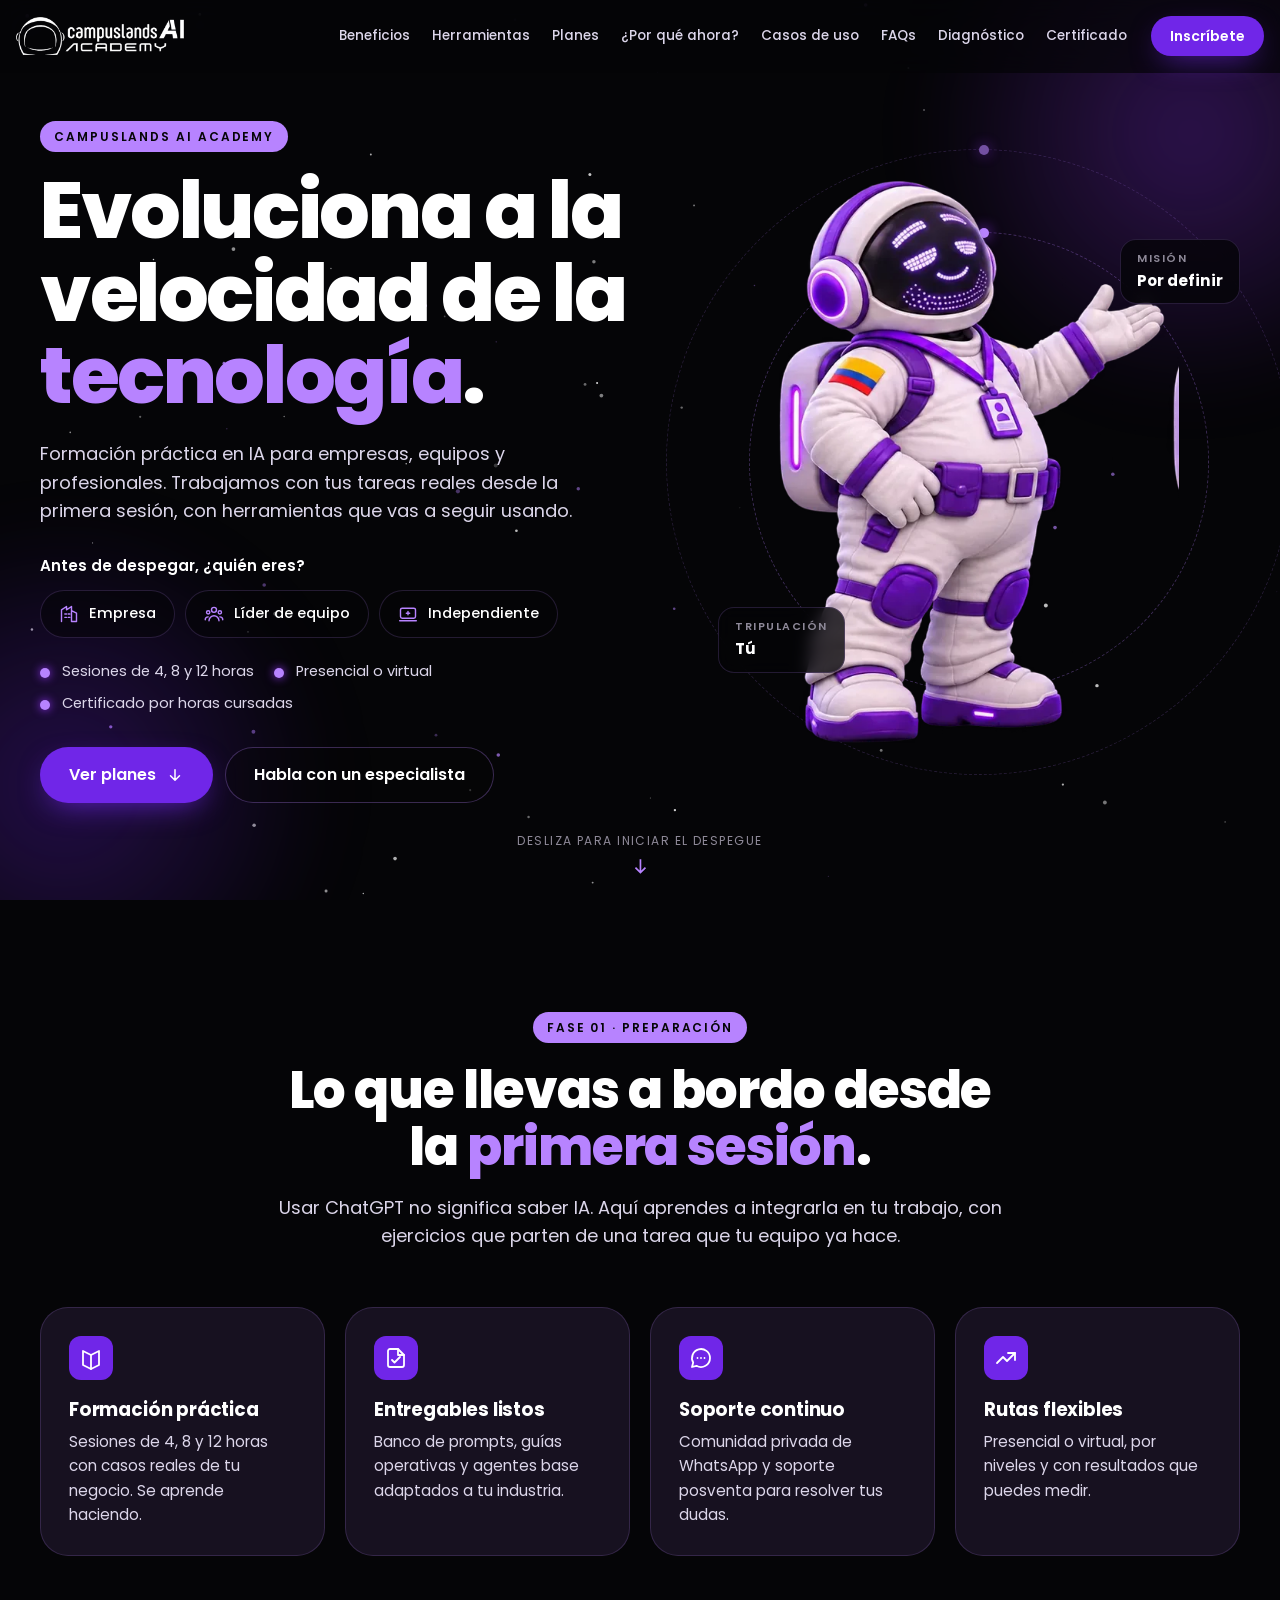
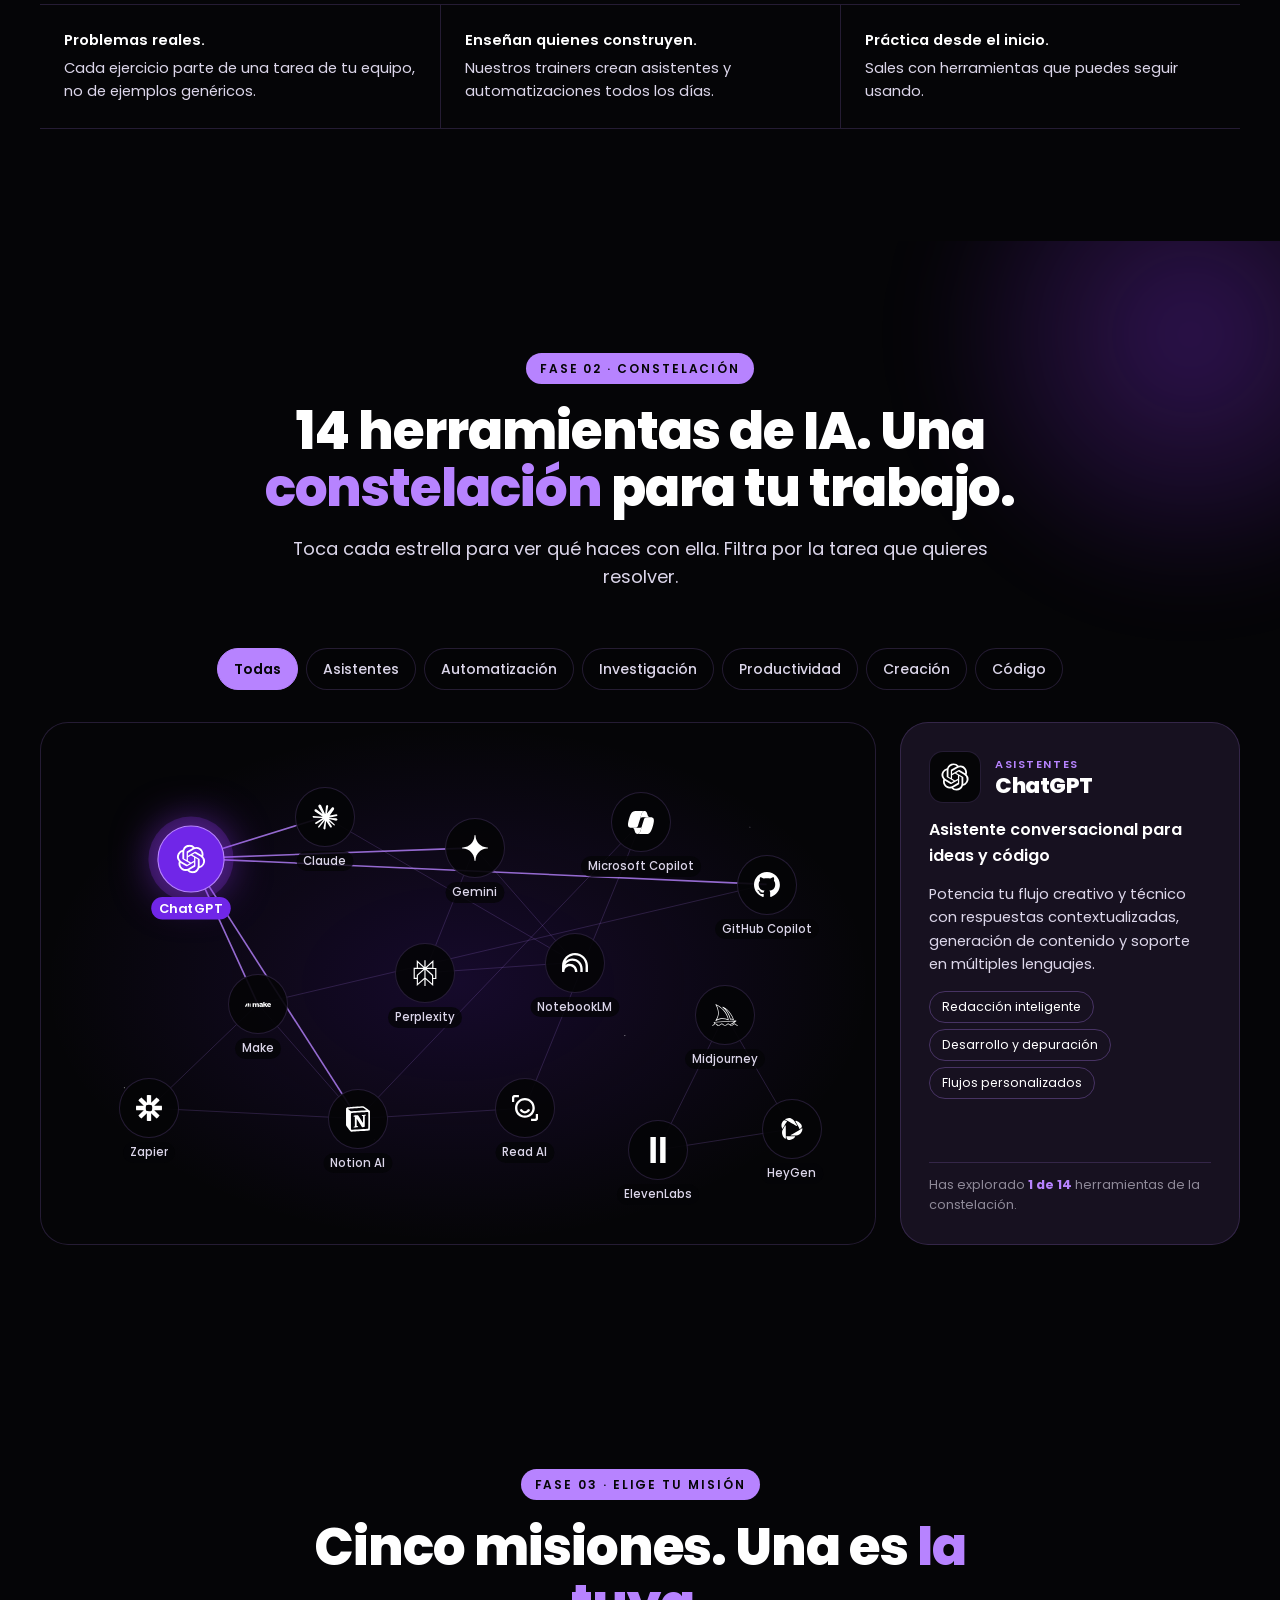
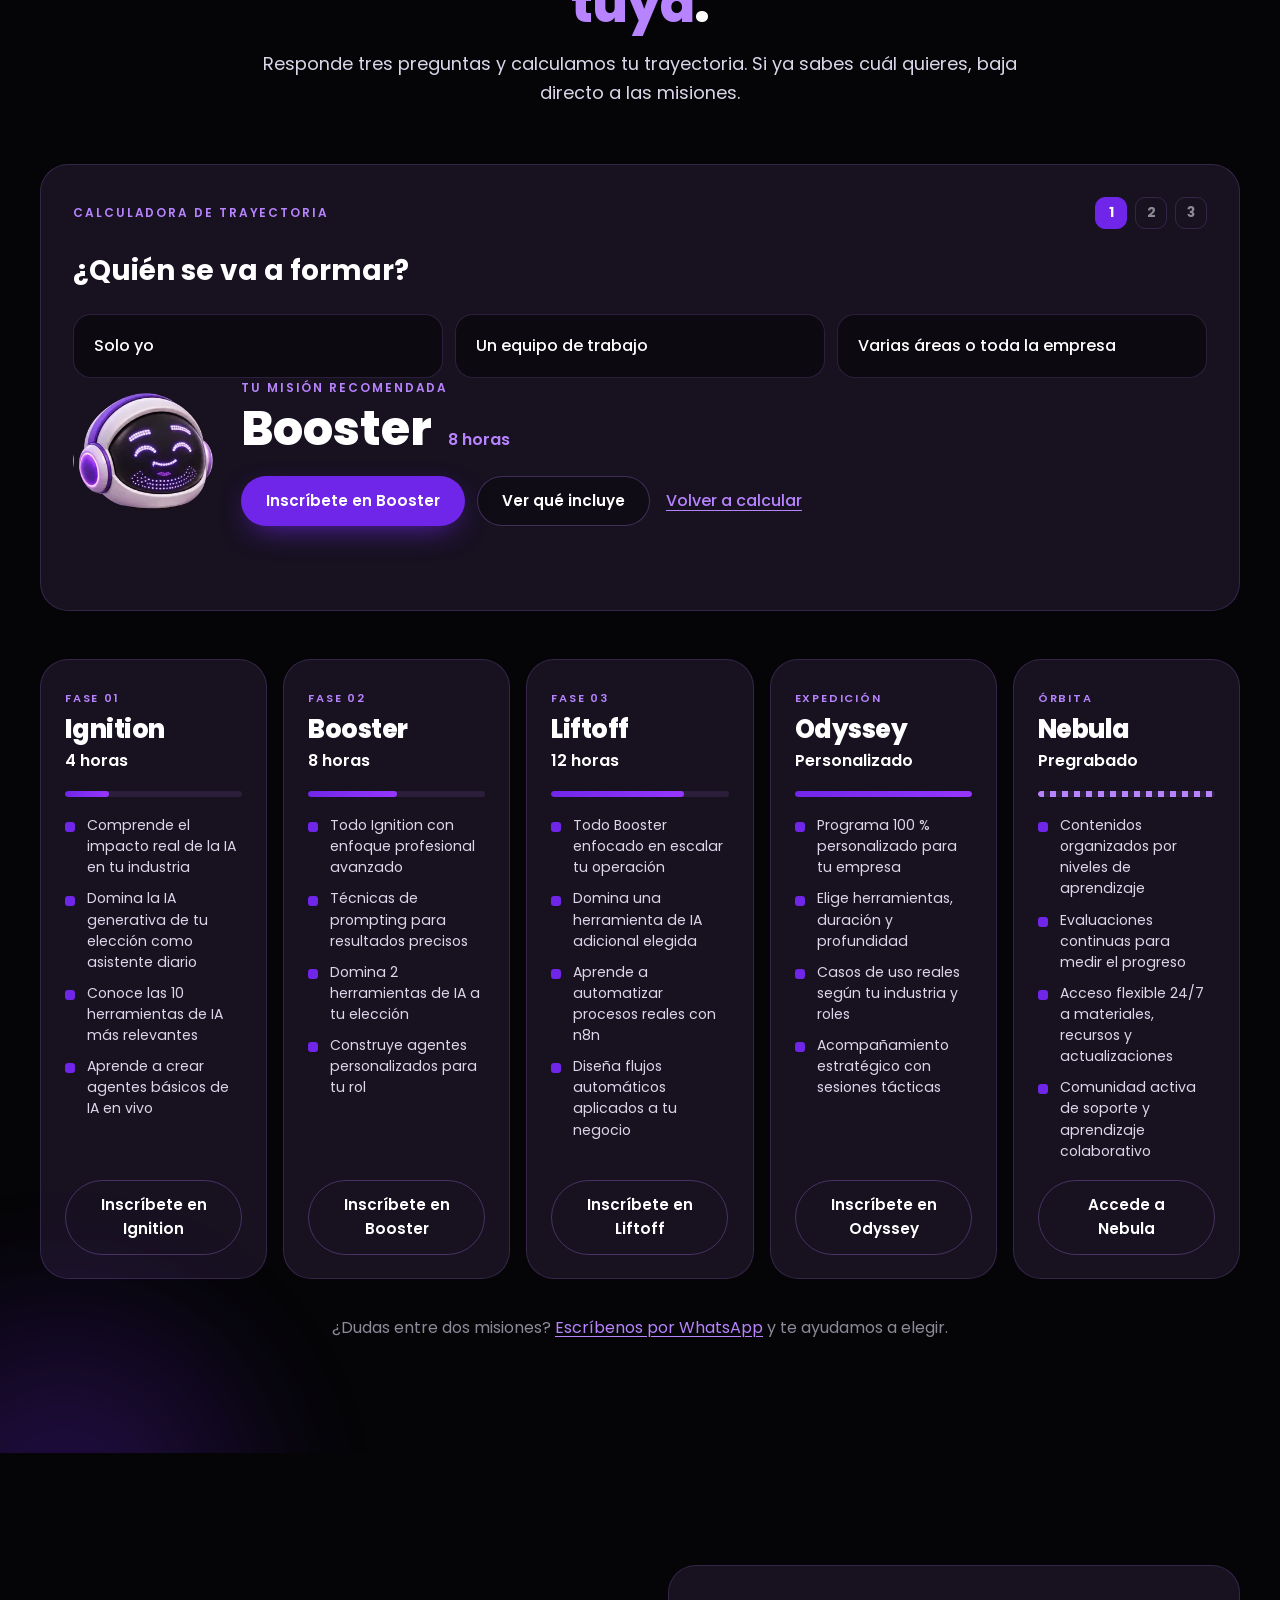
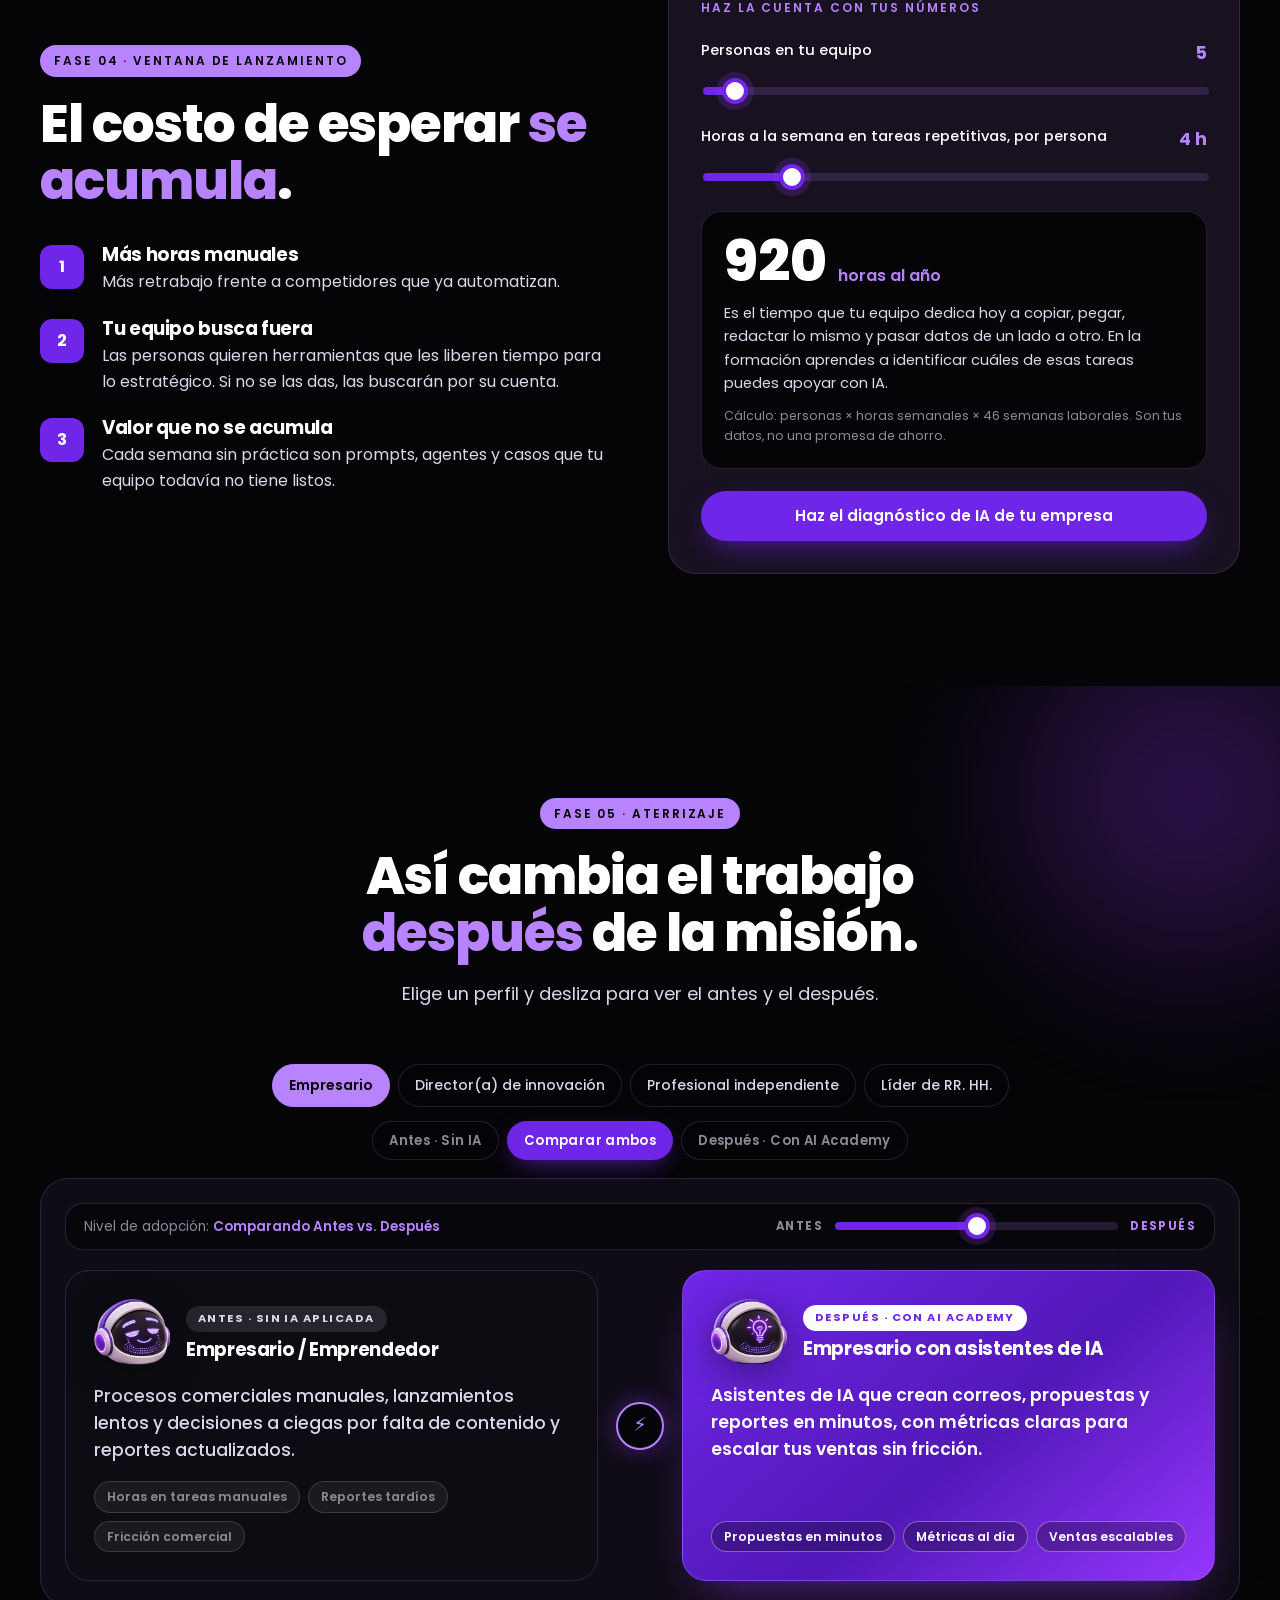
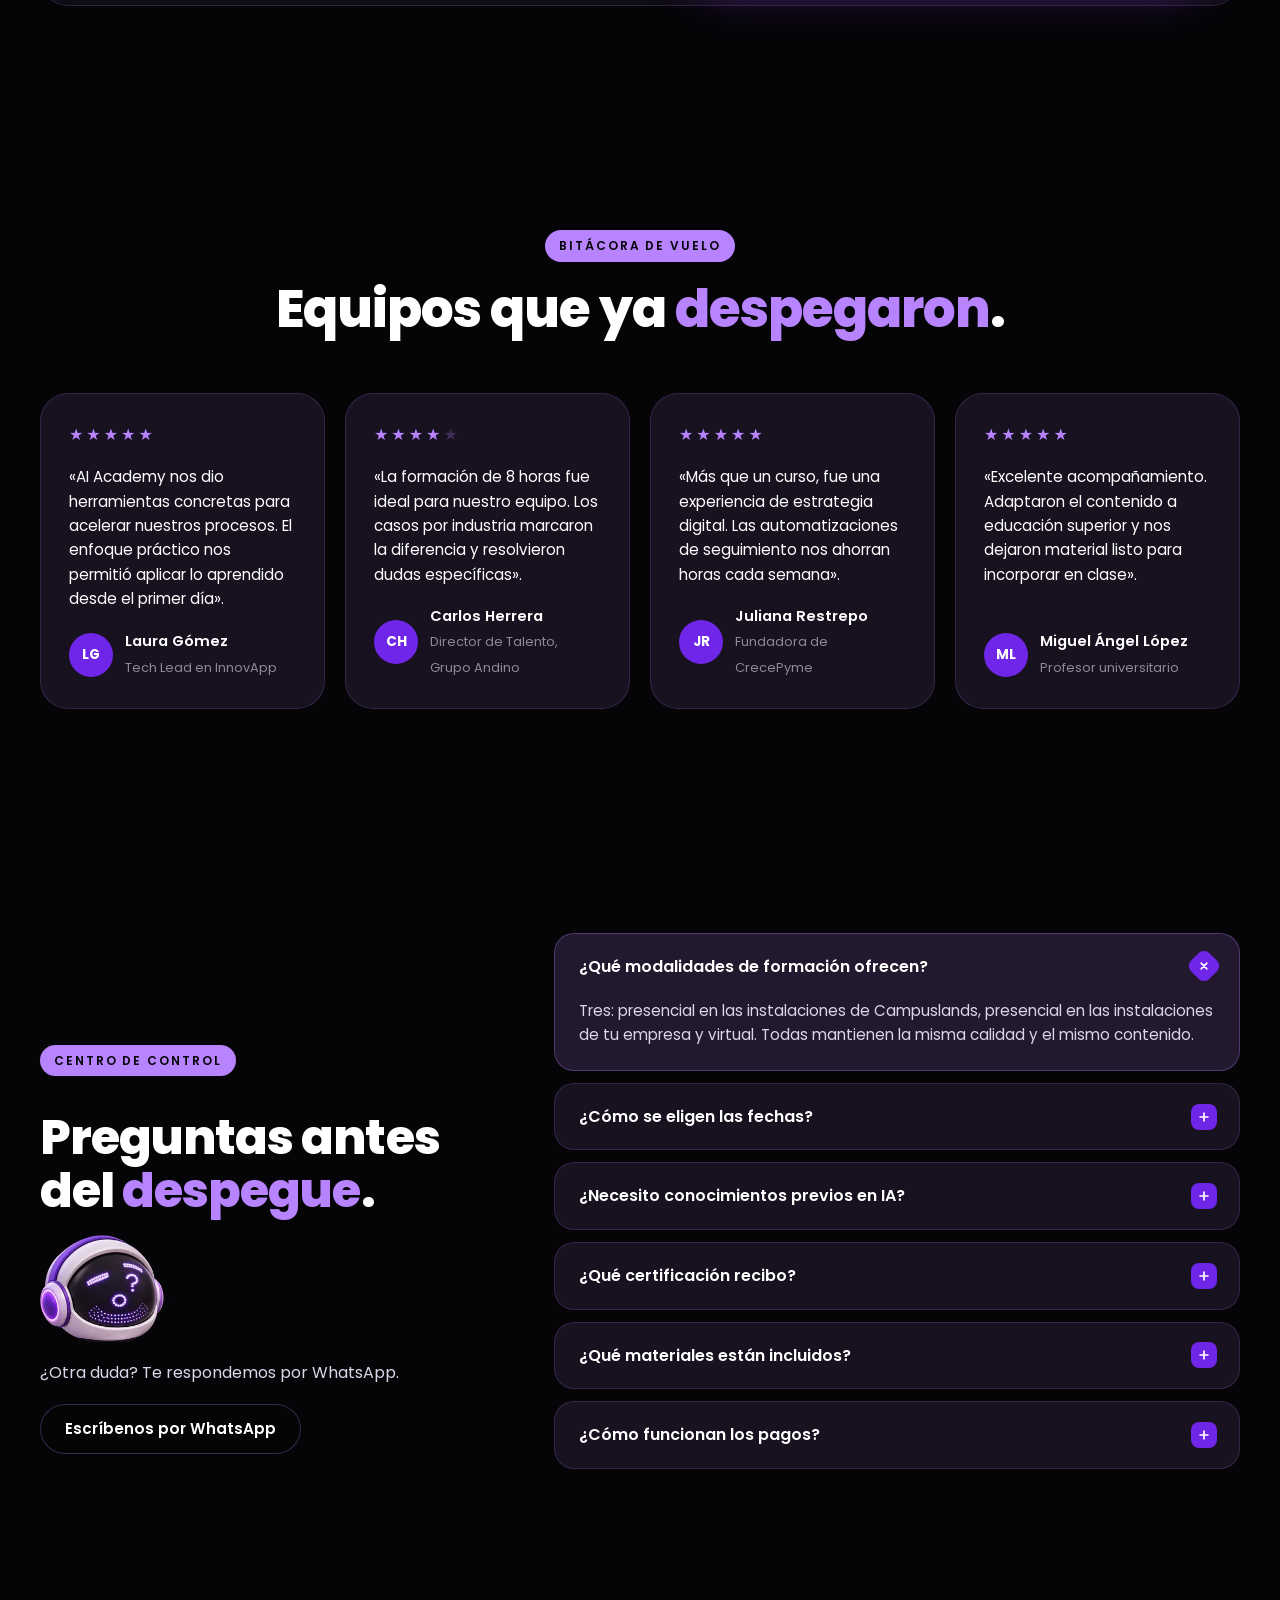
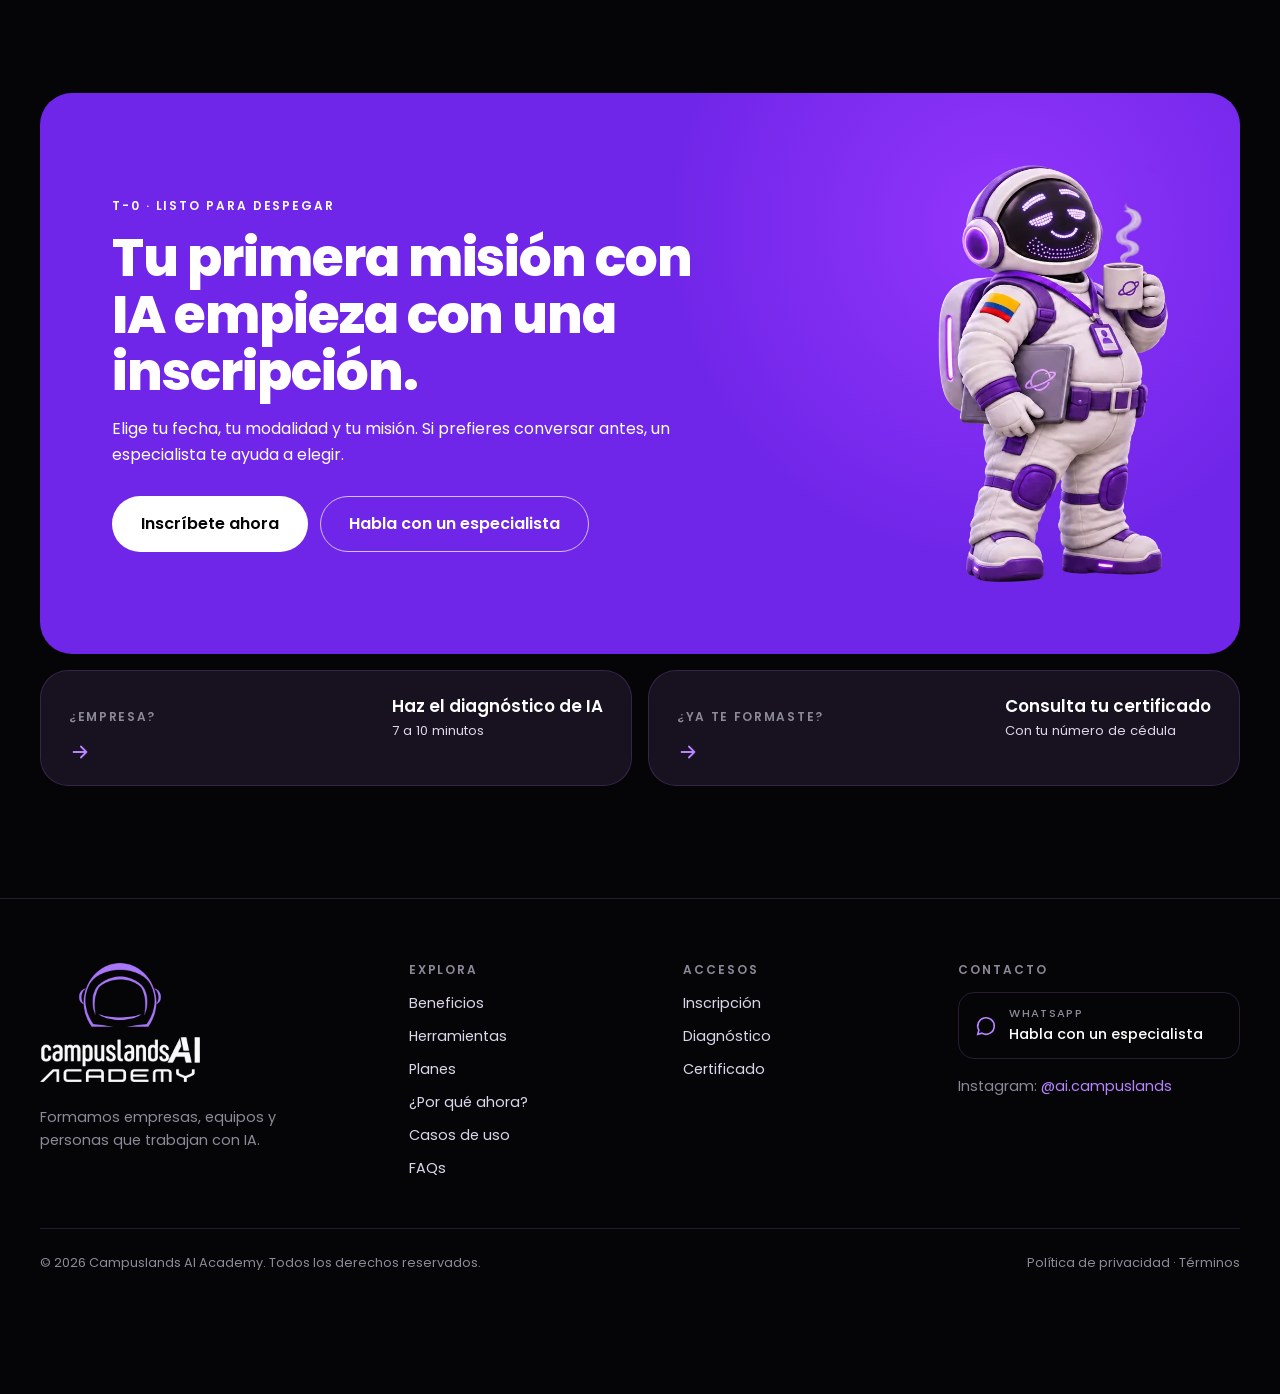
==== index.html @ b5f13d8e "Feat: Adding new features to the IA_Academy website" ====
<!doctype html>
<html lang="es">
<head>
  <meta charset="utf-8" />
  <meta name="viewport" content="width=device-width, initial-scale=1" />
  <title>Campuslands AI Academy · Formación práctica en IA para empresas, equipos y profesionales</title>
  <meta name="description" content="Campuslands AI Academy forma a empresas, equipos y profesionales en IA aplicada. Elige tu misión: Ignition (4 h), Booster (8 h), Liftoff (12 h), Odyssey (personalizado) o Nebula (pregrabado)." />
  <meta name="theme-color" content="#050507" />
  <meta property="og:title" content="Campuslands AI Academy · Evoluciona a la velocidad de la tecnología" />
  <meta property="og:description" content="Formación práctica en IA con tus tareas reales desde la primera sesión." />
  <meta property="og:image" content="assets/img/logo-vertical.webp" />
  <link rel="icon" type="image/webp" href="assets/img/casco-white.webp" />
  <link rel="preconnect" href="https://fonts.googleapis.com" />
  <link rel="preconnect" href="https://fonts.gstatic.com" crossorigin />
  <link rel="stylesheet" href="https://fonts.googleapis.com/css2?family=Poppins:wght@400;500;600;700;800&display=swap" />
  <link rel="preload" as="image" href="assets/img/max-presentando.webp" fetchpriority="high" />
  <link rel="stylesheet" href="css/styles.css" />
</head>
<body>
  <a class="skip-link" href="#contenido">Saltar al contenido</a>

  <!-- ===================== HEADER ===================== -->
  <header class="site-header" id="top">
    <div class="header-inner">
      <a class="brand" href="#inicio" aria-label="Campuslands AI Academy, volver al inicio">
        <img src="assets/img/logo-horizontal-white.webp" width="560" height="126" alt="Campuslands AI Academy" />
      </a>
      <nav class="main-nav" id="main-nav" aria-label="Principal">
        <ul>
          <li><a href="#beneficios">Beneficios</a></li>
          <li><a href="#herramientas">Herramientas</a></li>
          <li><a href="#planes">Planes</a></li>
          <li><a href="#por-que-ahora">¿Por qué ahora?</a></li>
          <li><a href="#casos-uso">Casos de uso</a></li>
          <li><a href="#faqs">FAQs</a></li>
          <li><a href="https://campuslands.aiacademy.com.co/diagnostico">Diagnóstico</a></li>
          <li><a href="https://campuslands.aiacademy.com.co/certificado">Certificado</a></li>
        </ul>
        <a class="btn btn-primary btn-sm nav-cta" href="https://campuslands.aiacademy.com.co/inscripcion">Inscríbete</a>
      </nav>
      <button class="menu-toggle" type="button" aria-expanded="false" aria-controls="main-nav">
        <span class="sr-only">Abrir menú</span>
        <span class="bar"></span><span class="bar"></span>
      </button>
    </div>
    <!-- Indicador de progreso del viaje (móvil) -->
    <div class="trip-bar" aria-hidden="true">
      <div class="trip-bar-fill"></div>
      <span class="trip-bar-label">T-0 · Cabina</span>
    </div>
  </header>

  <!-- ===================== RIEL DE LA MISIÓN (escritorio) ===================== -->
  <nav class="mission-rail" aria-label="Progreso de la misión">
    <div class="rail-track" aria-hidden="true"><div class="rail-fill"></div><img class="rail-ship" src="assets/img/casco-white.webp" alt="" width="32" height="26" /></div>
    <ol>
      <li><a href="#inicio" data-stage="inicio"><span class="rail-dot"></span><span class="rail-label">T-0 · Cabina</span></a></li>
      <li><a href="#beneficios" data-stage="beneficios"><span class="rail-dot"></span><span class="rail-label">01 · Preparación</span></a></li>
      <li><a href="#herramientas" data-stage="herramientas"><span class="rail-dot"></span><span class="rail-label">02 · Constelación</span></a></li>
      <li><a href="#planes" data-stage="planes"><span class="rail-dot"></span><span class="rail-label">03 · Misiones</span></a></li>
      <li><a href="#por-que-ahora" data-stage="por-que-ahora"><span class="rail-dot"></span><span class="rail-label">04 · Ventana</span></a></li>
      <li><a href="#casos-uso" data-stage="casos-uso"><span class="rail-dot"></span><span class="rail-label">05 · Aterrizaje</span></a></li>
      <li><a href="#resenas" data-stage="resenas"><span class="rail-dot"></span><span class="rail-label">06 · Bitácora</span></a></li>
      <li><a href="#faqs" data-stage="faqs"><span class="rail-dot"></span><span class="rail-label">07 · Control</span></a></li>
      <li><a href="#despegue" data-stage="despegue"><span class="rail-dot"></span><span class="rail-label">08 · Despegue</span></a></li>
    </ol>
  </nav>

  <main id="contenido">
    <!-- ===================== HERO ===================== -->
    <section class="hero" id="inicio" data-stage-name="T-0 · Cabina" aria-labelledby="hero-title">
      <canvas class="starfield" aria-hidden="true"></canvas>
      <div class="halo halo-tr" aria-hidden="true"></div>
      <div class="halo halo-bl" aria-hidden="true"></div>

      <div class="container hero-grid">
        <div class="hero-copy">
          <p class="pill">Campuslands AI Academy</p>
          <h1 id="hero-title" class="display">Evoluciona a la velocidad de la <span class="hl">tecnología</span>.</h1>
          <p class="lead hero-lead" data-hero-lead>Formación práctica en IA para empresas, equipos y profesionales. Trabajamos con tus tareas reales desde la primera sesión, con herramientas que vas a seguir usando.</p>

          <fieldset class="persona-picker">
            <legend>Antes de despegar, ¿quién eres?</legend>
            <div class="persona-options" role="radiogroup">
              <button type="button" class="persona" role="radio" aria-checked="false" data-persona="empresa">
                <svg viewBox="0 0 24 24" aria-hidden="true"><path d="M3 21V7l6-4v4l6-4v18M15 21h6V11l-6-3M7 12h2M7 16h2M11 12h2M11 16h2"/></svg>
                Empresa
              </button>
              <button type="button" class="persona" role="radio" aria-checked="false" data-persona="lider">
                <svg viewBox="0 0 24 24" aria-hidden="true"><circle cx="12" cy="7" r="3"/><circle cx="5" cy="10" r="2"/><circle cx="19" cy="10" r="2"/><path d="M6 20c0-3.3 2.7-6 6-6s6 2.7 6 6M1.5 19c0-2 1.6-3.6 3.5-3.6M22.5 19c0-2-1.6-3.6-3.5-3.6"/></svg>
                Líder de equipo
              </button>
              <button type="button" class="persona" role="radio" aria-checked="false" data-persona="independiente">
                <svg viewBox="0 0 24 24" aria-hidden="true"><rect x="3" y="5" width="18" height="12" rx="2"/><path d="M2 20h20M12 9v4M10 11h4"/></svg>
                Independiente
              </button>
            </div>
          </fieldset>

          <ul class="hero-points" data-hero-points aria-live="polite">
            <li>Sesiones de 4, 8 y 12 horas</li>
            <li>Presencial o virtual</li>
            <li>Certificado por horas cursadas</li>
          </ul>

          <div class="hero-ctas">
            <a class="btn btn-primary btn-lg" href="#planes" data-hero-cta>Ver planes <svg viewBox="0 0 24 24" aria-hidden="true"><path d="M12 5v14M6 13l6 6 6-6"/></svg></a>
            <a class="btn btn-ghost btn-lg" href="https://wa.me/573052105674?text=Hola%2C%20quiero%20informaci%C3%B3n%20del%20curso%20de%20IA%20de%20Campuslands%20AI%20Academy" target="_blank" rel="noopener">Habla con un especialista</a>
          </div>
        </div>

        <div class="hero-visual" aria-hidden="true">
          <div class="orbit orbit-1"><span></span></div>
          <div class="orbit orbit-2"><span></span></div>
          <div class="max-float" data-parallax="0.6">
            <img class="max max-active" data-max="default" src="assets/img/max-presentando.webp" width="520" height="731" alt="" fetchpriority="high" />
            <img class="max" data-max="empresa" src="assets/img/max-explicando.webp" width="436" height="763" alt="" loading="lazy" />
            <img class="max" data-max="lider" src="assets/img/max-aprobando.webp" width="395" height="763" alt="" loading="lazy" />
            <img class="max" data-max="independiente" src="assets/img/max-trabajando.webp" width="484" height="713" alt="" loading="lazy" />
          </div>
          <div class="hud-pair">
            <div class="hud hud-1" data-parallax="1.2"><span class="hud-k">Misión</span><span class="hud-v" data-hud-mission>Por definir</span></div>
            <div class="hud hud-2" data-parallax="-0.9"><span class="hud-k">Tripulación</span><span class="hud-v" data-hud-crew>Tú</span></div>
          </div>
        </div>
      </div>

      <a class="scroll-cue" href="#beneficios">
        <span>Desliza para iniciar el despegue</span>
        <svg viewBox="0 0 24 24" aria-hidden="true"><path d="M12 4v16M6 14l6 6 6-6"/></svg>
      </a>
    </section>

    <!-- ===================== BENEFICIOS ===================== -->
    <section class="section" id="beneficios" data-stage-name="01 · Preparación" aria-labelledby="beneficios-title">
      <div class="container">
        <header class="section-head reveal">
          <p class="pill">Fase 01 · Preparación</p>
          <h2 id="beneficios-title">Lo que llevas a bordo desde la <span class="hl">primera sesión</span>.</h2>
          <p class="lead">Usar ChatGPT no significa saber IA. Aquí aprendes a integrarla en tu trabajo, con ejercicios que parten de una tarea que tu equipo ya hace.</p>
        </header>

        <div class="benefits">
          <article class="card benefit reveal">
            <span class="icon-box" aria-hidden="true"><svg viewBox="0 0 24 24"><path d="M4 19V5l8 4 8-4v14l-8 4-8-4z"/><path d="M12 9v14"/></svg></span>
            <h3>Formación práctica</h3>
            <p>Sesiones de 4, 8 y 12 horas con casos reales de tu negocio. Se aprende haciendo.</p>
          </article>
          <article class="card benefit reveal">
            <span class="icon-box" aria-hidden="true"><svg viewBox="0 0 24 24"><path d="M14 3H6a2 2 0 0 0-2 2v14a2 2 0 0 0 2 2h12a2 2 0 0 0 2-2V9z"/><path d="M14 3v6h6M8 14l2.5 2.5L16 11"/></svg></span>
            <h3>Entregables listos</h3>
            <p>Banco de prompts, guías operativas y agentes base adaptados a tu industria.</p>
          </article>
          <article class="card benefit reveal">
            <span class="icon-box" aria-hidden="true"><svg viewBox="0 0 24 24"><path d="M21 12a9 9 0 0 1-13.5 7.8L3 21l1.2-4.5A9 9 0 1 1 21 12z"/><path d="M8.5 12h.01M12 12h.01M15.5 12h.01"/></svg></span>
            <h3>Soporte continuo</h3>
            <p>Comunidad privada de WhatsApp y soporte posventa para resolver tus dudas.</p>
          </article>
          <article class="card benefit reveal">
            <span class="icon-box" aria-hidden="true"><svg viewBox="0 0 24 24"><path d="M3 17l6-6 4 4 8-8"/><path d="M14 7h7v7"/></svg></span>
            <h3>Rutas flexibles</h3>
            <p>Presencial o virtual, por niveles y con resultados que puedes medir.</p>
          </article>
        </div>

        <ul class="proof-strip reveal" aria-label="Cómo enseñamos">
          <li><strong>Problemas reales.</strong> Cada ejercicio parte de una tarea de tu equipo, no de ejemplos genéricos.</li>
          <li><strong>Enseñan quienes construyen.</strong> Nuestros trainers crean asistentes y automatizaciones todos los días.</li>
          <li><strong>Práctica desde el inicio.</strong> Sales con herramientas que puedes seguir usando.</li>
        </ul>
      </div>
    </section>

    <!-- ===================== HERRAMIENTAS ===================== -->
    <section class="section section-tools" id="herramientas" data-stage-name="02 · Constelación" aria-labelledby="herramientas-title">
      <div class="halo halo-tr" aria-hidden="true"></div>
      <div class="container">
        <header class="section-head reveal">
          <p class="pill">Fase 02 · Constelación</p>
          <h2 id="herramientas-title">14 herramientas de IA. Una <span class="hl">constelación</span> para tu trabajo.</h2>
          <p class="lead">Toca cada estrella para ver qué haces con ella. Filtra por la tarea que quieres resolver.</p>
        </header>

        <div class="tool-filters reveal" role="toolbar" aria-label="Filtrar herramientas">
          <button type="button" class="chip is-active" data-filter="all" aria-pressed="true">Todas</button>
          <button type="button" class="chip" data-filter="asistentes" aria-pressed="false">Asistentes</button>
          <button type="button" class="chip" data-filter="automatizacion" aria-pressed="false">Automatización</button>
          <button type="button" class="chip" data-filter="investigacion" aria-pressed="false">Investigación</button>
          <button type="button" class="chip" data-filter="productividad" aria-pressed="false">Productividad</button>
          <button type="button" class="chip" data-filter="creacion" aria-pressed="false">Creación</button>
          <button type="button" class="chip" data-filter="codigo" aria-pressed="false">Código</button>
        </div>

        <div class="constellation-wrap reveal">
          <div class="constellation" data-constellation>
            <svg class="constellation-lines" aria-hidden="true" preserveAspectRatio="none"></svg>
            <!-- Las estrellas se generan con JS; abajo hay respaldo sin JS -->
          </div>
          <aside class="tool-panel" aria-live="polite" data-tool-panel>
            <div class="tool-panel-empty">
              <img src="assets/img/visor-idea.webp" width="240" height="206" alt="" loading="lazy" />
              <p><strong>Elige una estrella.</strong> Te contamos para qué sirve cada herramienta y qué haces con ella en la formación.</p>
            </div>
          </aside>
        </div>
        <noscript>
          <p class="noscript-tools">ChatGPT · Make · Gemini · Claude · Microsoft Copilot · GitHub Copilot · Midjourney · Notion AI · Zapier · Perplexity · NotebookLM · Read AI · ElevenLabs · HeyGen</p>
        </noscript>
      </div>
    </section>

    <!-- ===================== PLANES ===================== -->
    <section class="section section-plans" id="planes" data-stage-name="03 · Misiones" aria-labelledby="planes-title">
      <div class="halo halo-bl" aria-hidden="true"></div>
      <div class="container">
        <header class="section-head reveal">
          <p class="pill">Fase 03 · Elige tu misión</p>
          <h2 id="planes-title">Cinco misiones. Una es <span class="hl">la tuya</span>.</h2>
          <p class="lead">Responde tres preguntas y calculamos tu trayectoria. Si ya sabes cuál quieres, baja directo a las misiones.</p>
        </header>

        <!-- Recomendador -->
        <div class="recommender card reveal" data-recommender>
          <div class="rec-top">
            <p class="rec-kicker">Calculadora de trayectoria</p>
            <ol class="rec-steps" aria-label="Progreso del cuestionario">
              <li class="is-current"><span class="sr-only">Pregunta </span>1</li>
              <li>2</li>
              <li>3</li>
            </ol>
          </div>

          <form class="rec-form" novalidate>
            <fieldset class="rec-q is-active" data-q="1">
              <legend>¿Quién se va a formar?</legend>
              <div class="rec-options">
                <label class="opt"><input type="radio" name="q1" value="solo" /><span>Solo yo</span></label>
                <label class="opt"><input type="radio" name="q1" value="equipo" /><span>Un equipo de trabajo</span></label>
                <label class="opt"><input type="radio" name="q1" value="empresa" /><span>Varias áreas o toda la empresa</span></label>
              </div>
            </fieldset>
            <fieldset class="rec-q" data-q="2">
              <legend>¿Cuánto tiempo pueden dedicarle?</legend>
              <div class="rec-options">
                <label class="opt"><input type="radio" name="q2" value="4" /><span>Medio día · 4 h</span></label>
                <label class="opt"><input type="radio" name="q2" value="8" /><span>Un día · 8 h</span></label>
                <label class="opt"><input type="radio" name="q2" value="12" /><span>Día y medio · 12 h</span></label>
                <label class="opt"><input type="radio" name="q2" value="ritmo" /><span>A mi ritmo, cuando pueda</span></label>
              </div>
            </fieldset>
            <fieldset class="rec-q" data-q="3">
              <legend>¿Qué quieres lograr primero?</legend>
              <div class="rec-options">
                <label class="opt"><input type="radio" name="q3" value="entender" /><span>Entender la IA y usarla a diario</span></label>
                <label class="opt"><input type="radio" name="q3" value="agentes" /><span>Crear agentes para mi rol</span></label>
                <label class="opt"><input type="radio" name="q3" value="automatizar" /><span>Automatizar procesos reales</span></label>
                <label class="opt"><input type="radio" name="q3" value="medida" /><span>Un programa a la medida de mi empresa</span></label>
              </div>
            </fieldset>
          </form>

          <div class="rec-result" data-rec-result hidden tabindex="-1">
            <img class="rec-max" src="assets/img/visor-motivado.webp" width="240" height="201" alt="" loading="lazy" />
            <div>
              <p class="rec-kicker">Tu misión recomendada</p>
              <p class="rec-name"><span data-rec-name>Booster</span> <span class="rec-dur" data-rec-dur>8 horas</span></p>
              <p class="rec-why" data-rec-why></p>
              <div class="rec-actions">
                <a class="btn btn-primary" data-rec-cta href="https://campuslands.aiacademy.com.co/inscripcion">Inscríbete en Booster</a>
                <button type="button" class="btn btn-ghost" data-rec-see>Ver qué incluye</button>
                <button type="button" class="btn-link" data-rec-reset>Volver a calcular</button>
              </div>
            </div>
          </div>
          <div class="rec-nav">
            <button type="button" class="btn-link" data-rec-back hidden>← Anterior</button>
          </div>
        </div>

        <!-- Misiones -->
        <div class="missions" data-missions>
          <article class="mission reveal" id="mision-ignition" data-plan="ignition" style="--alt:25%">
            <div class="mission-head">
              <span class="mission-stage">Fase 01</span>
              <h3>Ignition</h3>
              <p class="mission-dur"><strong>4 horas</strong></p>
            </div>
            <div class="altimeter" aria-hidden="true"><span></span></div>
            <ul class="mission-list">
              <li>Comprende el impacto real de la IA en tu industria</li>
              <li>Domina la IA generativa de tu elección como asistente diario</li>
              <li>Conoce las 10 herramientas de IA más relevantes</li>
              <li>Aprende a crear agentes básicos de IA en vivo</li>
            </ul>
            <a class="btn btn-outline" href="https://campuslands.aiacademy.com.co/inscripcion">Inscríbete en Ignition</a>
          </article>

          <article class="mission reveal" id="mision-booster" data-plan="booster" style="--alt:50%">
            <div class="mission-head">
              <span class="mission-stage">Fase 02</span>
              <h3>Booster</h3>
              <p class="mission-dur"><strong>8 horas</strong></p>
            </div>
            <div class="altimeter" aria-hidden="true"><span></span></div>
            <ul class="mission-list">
              <li>Todo Ignition con enfoque profesional avanzado</li>
              <li>Técnicas de prompting para resultados precisos</li>
              <li>Domina 2 herramientas de IA a tu elección</li>
              <li>Construye agentes personalizados para tu rol</li>
            </ul>
            <a class="btn btn-outline" href="https://campuslands.aiacademy.com.co/inscripcion">Inscríbete en Booster</a>
          </article>

          <article class="mission reveal" id="mision-liftoff" data-plan="liftoff" style="--alt:75%">
            <div class="mission-head">
              <span class="mission-stage">Fase 03</span>
              <h3>Liftoff</h3>
              <p class="mission-dur"><strong>12 horas</strong></p>
            </div>
            <div class="altimeter" aria-hidden="true"><span></span></div>
            <ul class="mission-list">
              <li>Todo Booster enfocado en escalar tu operación</li>
              <li>Domina una herramienta de IA adicional elegida</li>
              <li>Aprende a automatizar procesos reales con n8n</li>
              <li>Diseña flujos automáticos aplicados a tu negocio</li>
            </ul>
            <a class="btn btn-outline" href="https://campuslands.aiacademy.com.co/inscripcion">Inscríbete en Liftoff</a>
          </article>

          <article class="mission reveal" id="mision-odyssey" data-plan="odyssey" style="--alt:100%">
            <div class="mission-head">
              <span class="mission-stage">Expedición</span>
              <h3>Odyssey</h3>
              <p class="mission-dur"><strong>Personalizado</strong></p>
            </div>
            <div class="altimeter" aria-hidden="true"><span></span></div>
            <ul class="mission-list">
              <li>Programa 100 % personalizado para tu empresa</li>
              <li>Elige herramientas, duración y profundidad</li>
              <li>Casos de uso reales según tu industria y roles</li>
              <li>Acompañamiento estratégico con sesiones tácticas</li>
            </ul>
            <a class="btn btn-outline" href="https://campuslands.aiacademy.com.co/inscripcion">Inscríbete en Odyssey</a>
          </article>

          <article class="mission mission-orbit reveal" id="mision-nebula" data-plan="nebula" style="--alt:100%">
            <div class="mission-head">
              <span class="mission-stage">Órbita</span>
              <h3>Nebula</h3>
              <p class="mission-dur"><strong>Pregrabado</strong></p>
            </div>
            <div class="altimeter" aria-hidden="true"><span></span></div>
            <ul class="mission-list">
              <li>Contenidos organizados por niveles de aprendizaje</li>
              <li>Evaluaciones continuas para medir el progreso</li>
              <li>Acceso flexible 24/7 a materiales, recursos y actualizaciones</li>
              <li>Comunidad activa de soporte y aprendizaje colaborativo</li>
            </ul>
            <a class="btn btn-outline" href="https://campuslands.aiacademy.com.co/inscripcion">Accede a Nebula</a>
          </article>
        </div>
        <p class="plans-note reveal">¿Dudas entre dos misiones? <a href="https://wa.me/573052105674?text=Hola%2C%20quiero%20ayuda%20para%20elegir%20mi%20misi%C3%B3n%20en%20Campuslands%20AI%20Academy" target="_blank" rel="noopener">Escríbenos por WhatsApp</a> y te ayudamos a elegir.</p>
      </div>
    </section>

    <!-- ===================== POR QUÉ AHORA ===================== -->
    <section class="section section-now" id="por-que-ahora" data-stage-name="04 · Ventana" aria-labelledby="ahora-title">
      <div class="container now-grid">
        <div class="now-copy">
          <header class="section-head section-head-left reveal">
            <p class="pill">Fase 04 · Ventana de lanzamiento</p>
            <h2 id="ahora-title">El costo de esperar <span class="hl">se acumula</span>.</h2>
          </header>
          <ol class="now-list">
            <li class="reveal"><span class="step-num">1</span><div><h3>Más horas manuales</h3><p>Más retrabajo frente a competidores que ya automatizan.</p></div></li>
            <li class="reveal"><span class="step-num">2</span><div><h3>Tu equipo busca fuera</h3><p>Las personas quieren herramientas que les liberen tiempo para lo estratégico. Si no se las das, las buscarán por su cuenta.</p></div></li>
            <li class="reveal"><span class="step-num">3</span><div><h3>Valor que no se acumula</h3><p>Cada semana sin práctica son prompts, agentes y casos que tu equipo todavía no tiene listos.</p></div></li>
          </ol>
        </div>

        <div class="calc card reveal" data-calc>
          <p class="rec-kicker">Haz la cuenta con tus números</p>
          <div class="calc-field">
            <label for="calc-people">Personas en tu equipo <output for="calc-people" data-out-people>5</output></label>
            <input type="range" id="calc-people" min="1" max="100" value="5" />
          </div>
          <div class="calc-field">
            <label for="calc-hours">Horas a la semana en tareas repetitivas, por persona <output for="calc-hours" data-out-hours>4</output></label>
            <input type="range" id="calc-hours" min="1" max="20" value="4" />
          </div>
          <div class="calc-result">
            <p class="calc-num"><span data-calc-total>920</span> <small>horas al año</small></p>
            <p class="calc-note">Es el tiempo que tu equipo dedica hoy a copiar, pegar, redactar lo mismo y pasar datos de un lado a otro. En la formación aprendes a identificar cuáles de esas tareas puedes apoyar con IA.</p>
            <p class="calc-src">Cálculo: personas × horas semanales × 46 semanas laborales. Son tus datos, no una promesa de ahorro.</p>
          </div>
          <a class="btn btn-primary" href="https://campuslands.aiacademy.com.co/diagnostico">Haz el diagnóstico de IA de tu empresa</a>
        </div>
      </div>
    </section>

    <!-- ===================== CASOS DE USO ===================== -->
    <section class="section section-cases" id="casos-uso" data-stage-name="05 · Aterrizaje" aria-labelledby="casos-title">
      <div class="halo halo-tr" aria-hidden="true"></div>
      <div class="container">
        <header class="section-head reveal">
          <p class="pill">Fase 05 · Aterrizaje</p>
          <h2 id="casos-title">Así cambia el trabajo <span class="hl">después</span> de la misión.</h2>
          <p class="lead">Elige un perfil y desliza para ver el antes y el después.</p>
        </header>

        <div class="case-tabs reveal" role="tablist" aria-label="Perfiles">
          <button type="button" role="tab" class="chip is-active" aria-selected="true" data-case="0" id="tab-case-0" aria-controls="case-panel">Empresario</button>
          <button type="button" role="tab" class="chip" aria-selected="false" data-case="1" id="tab-case-1" aria-controls="case-panel" tabindex="-1">Director(a) de innovación</button>
          <button type="button" role="tab" class="chip" aria-selected="false" data-case="2" id="tab-case-2" aria-controls="case-panel" tabindex="-1">Profesional independiente</button>
          <button type="button" role="tab" class="chip" aria-selected="false" data-case="3" id="tab-case-3" aria-controls="case-panel" tabindex="-1">Líder de RR. HH.</button>
        </div>

        <div class="compare-controls reveal" role="group" aria-label="Modo de visualización del caso">
          <button type="button" class="compare-QuickBtn" data-compare-mode="before">Antes · Sin IA</button>
          <button type="button" class="compare-QuickBtn is-active" data-compare-mode="split">Comparar ambos</button>
          <button type="button" class="compare-QuickBtn" data-compare-mode="after">Después · Con AI Academy</button>
        </div>

        <div class="compare-stage reveal" id="case-panel" role="tabpanel" aria-labelledby="tab-case-0" data-compare data-mode="split" style="--mix:50">
          <div class="compare-meter">
            <span class="compare-meter-label">Nivel de adopción: <strong data-compare-status>Comparando Antes vs. Después</strong></span>
            <div class="compare-slider-wrap">
              <span class="slider-end">Antes</span>
              <label class="sr-only" for="compare-range">Desliza entre el Antes y el Después</label>
              <input class="compare-range" id="compare-range" type="range" min="0" max="100" value="50" />
              <span class="slider-end slider-end-after">Después</span>
            </div>
          </div>

          <div class="compare-grid">
            <article class="compare-panel compare-panel-before" data-panel="before">
              <header class="compare-panel-head">
                <img src="assets/img/visor-cansado.webp" width="240" height="208" alt="" loading="lazy" />
                <div>
                  <span class="compare-tag">Antes · Sin IA aplicada</span>
                  <h3 class="compare-role" data-case-role-before>Empresario / Emprendedor</h3>
                </div>
              </header>
              <p class="compare-text" data-case-before>Procesos comerciales manuales, lanzamientos lentos y decisiones a ciegas por falta de contenido y reportes actualizados.</p>
              <ul class="compare-pills" data-case-pains>
                <li>Horas en tareas manuales</li>
                <li>Reportes tardíos</li>
                <li>Fricción comercial</li>
              </ul>
            </article>

            <div class="compare-bridge" aria-hidden="true">
              <button type="button" class="compare-swap-btn" data-compare-toggle title="Alternar entre Antes y Después">
                <span>⚡</span>
              </button>
            </div>

            <article class="compare-panel compare-panel-after" data-panel="after">
              <header class="compare-panel-head">
                <img src="assets/img/visor-idea.webp" width="240" height="206" alt="" loading="lazy" />
                <div>
                  <span class="compare-tag">Después · Con AI Academy</span>
                  <h3 class="compare-role" data-case-role-after>Empresario con asistentes de IA</h3>
                </div>
              </header>
              <p class="compare-text" data-case-after>Asistentes de IA que crean correos, propuestas y reportes en minutos, con métricas claras para escalar tus ventas sin fricción.</p>
              <ul class="compare-pills compare-pills-after" data-case-gains>
                <li>Propuestas en minutos</li>
                <li>Métricas al día</li>
                <li>Ventas escalables</li>
              </ul>
            </article>
          </div>
        </div>
      </div>
    </section>

    <!-- ===================== RESEÑAS ===================== -->
    <section class="section section-reviews" id="resenas" data-stage-name="06 · Bitácora" aria-labelledby="resenas-title">
      <div class="container">
        <header class="section-head reveal">
          <p class="pill">Bitácora de vuelo</p>
          <h2 id="resenas-title">Equipos que ya <span class="hl">despegaron</span>.</h2>
        </header>
        <div class="reviews" tabindex="0" aria-label="Testimonios, desplázate horizontalmente">
          <figure class="card review reveal">
            <div class="stars" aria-label="5 de 5 estrellas">★★★★★</div>
            <blockquote>«AI Academy nos dio herramientas concretas para acelerar nuestros procesos. El enfoque práctico nos permitió aplicar lo aprendido desde el primer día».</blockquote>
            <figcaption><span class="avatar" aria-hidden="true">LG</span><span><strong>Laura Gómez</strong><small>Tech Lead en InnovApp</small></span></figcaption>
          </figure>
          <figure class="card review reveal">
            <div class="stars" aria-label="4 de 5 estrellas">★★★★<span class="star-off">★</span></div>
            <blockquote>«La formación de 8 horas fue ideal para nuestro equipo. Los casos por industria marcaron la diferencia y resolvieron dudas específicas».</blockquote>
            <figcaption><span class="avatar" aria-hidden="true">CH</span><span><strong>Carlos Herrera</strong><small>Director de Talento, Grupo Andino</small></span></figcaption>
          </figure>
          <figure class="card review reveal">
            <div class="stars" aria-label="5 de 5 estrellas">★★★★★</div>
            <blockquote>«Más que un curso, fue una experiencia de estrategia digital. Las automatizaciones de seguimiento nos ahorran horas cada semana».</blockquote>
            <figcaption><span class="avatar" aria-hidden="true">JR</span><span><strong>Juliana Restrepo</strong><small>Fundadora de CrecePyme</small></span></figcaption>
          </figure>
          <figure class="card review reveal">
            <div class="stars" aria-label="5 de 5 estrellas">★★★★★</div>
            <blockquote>«Excelente acompañamiento. Adaptaron el contenido a educación superior y nos dejaron material listo para incorporar en clase».</blockquote>
            <figcaption><span class="avatar" aria-hidden="true">ML</span><span><strong>Miguel Ángel López</strong><small>Profesor universitario</small></span></figcaption>
          </figure>
        </div>
      </div>
    </section>

    <!-- ===================== FAQs ===================== -->
    <section class="section section-faqs" id="faqs" data-stage-name="07 · Control" aria-labelledby="faqs-title">
      <div class="container faq-grid">
        <div class="faq-side reveal">
          <p class="pill">Centro de control</p>
          <h2 id="faqs-title">Preguntas antes del <span class="hl">despegue</span>.</h2>
          <img src="assets/img/visor-analitico.webp" width="240" height="197" alt="" loading="lazy" />
          <p>¿Otra duda? Te respondemos por WhatsApp.</p>
          <a class="btn btn-ghost" href="https://wa.me/573052105674?text=Hola%2C%20quiero%20informaci%C3%B3n%20del%20curso%20de%20IA%20de%20Campuslands%20AI%20Academy" target="_blank" rel="noopener">Escríbenos por WhatsApp</a>
        </div>
        <div class="faq-list">
          <details class="faq reveal" open>
            <summary>¿Qué modalidades de formación ofrecen?</summary>
            <p>Tres: presencial en las instalaciones de Campuslands, presencial en las instalaciones de tu empresa y virtual. Todas mantienen la misma calidad y el mismo contenido.</p>
          </details>
          <details class="faq reveal">
            <summary>¿Cómo se eligen las fechas?</summary>
            <p>Si te formas de manera individual, eliges la fecha que mejor te convenga. Para empresas, coordinamos las fechas por WhatsApp para encontrar el momento ideal para todo el equipo.</p>
          </details>
          <details class="faq reveal">
            <summary>¿Necesito conocimientos previos en IA?</summary>
            <p>No. Los cursos van desde el «despertar digital» hasta niveles avanzados y se adaptan al nivel de cada participante.</p>
          </details>
          <details class="faq reveal">
            <summary>¿Qué certificación recibo?</summary>
            <p>Una certificación oficial por las horas cursadas, que valida tu conocimiento en las herramientas de IA que aprendiste. Puedes consultarla en <a href="https://campuslands.aiacademy.com.co/certificado">Certificado</a>.</p>
          </details>
          <details class="faq reveal">
            <summary>¿Qué materiales están incluidos?</summary>
            <p>Todos los cursos incluyen un banco de prompts especializado. Los de 8 y 12 horas incluyen además agentes personalizados y automatizaciones acordadas según tus necesidades.</p>
          </details>
          <details class="faq reveal">
            <summary>¿Cómo funcionan los pagos?</summary>
            <p>Pronto podrás pagar con Wompi desde la página de planes. Mientras tanto, escríbenos por WhatsApp y coordinamos el pago contigo.</p>
          </details>
        </div>
      </div>
    </section>

    <!-- ===================== CTA FINAL ===================== -->
    <section class="section section-launch" id="despegue" data-stage-name="08 · Despegue" aria-labelledby="despegue-title">
      <div class="container">
        <div class="launch-block reveal">
          <div class="launch-copy">
            <p class="launch-kicker">T-0 · Listo para despegar</p>
            <h2 id="despegue-title">Tu primera misión con IA empieza con una inscripción.</h2>
            <p>Elige tu fecha, tu modalidad y tu misión. Si prefieres conversar antes, un especialista te ayuda a elegir.</p>
            <div class="launch-ctas">
              <a class="btn btn-white btn-lg" href="https://campuslands.aiacademy.com.co/inscripcion">Inscríbete ahora</a>
              <a class="btn btn-ghost-white btn-lg" href="https://wa.me/573052105674?text=Hola%2C%20quiero%20informaci%C3%B3n%20del%20curso%20de%20IA%20de%20Campuslands%20AI%20Academy" target="_blank" rel="noopener">Habla con un especialista</a>
            </div>
          </div>
          <img class="launch-max" src="assets/img/max-cafe.webp" width="436" height="791" alt="" loading="lazy" />
        </div>
        <div class="launch-links">
          <a class="card link-card reveal" href="https://campuslands.aiacademy.com.co/diagnostico">
            <span class="link-k">¿Empresa?</span>
            <span class="link-t">Haz el diagnóstico de IA <small>7 a 10 minutos</small></span>
            <svg viewBox="0 0 24 24" aria-hidden="true"><path d="M5 12h14M13 6l6 6-6 6"/></svg>
          </a>
          <a class="card link-card reveal" href="https://campuslands.aiacademy.com.co/certificado">
            <span class="link-k">¿Ya te formaste?</span>
            <span class="link-t">Consulta tu certificado <small>Con tu número de cédula</small></span>
            <svg viewBox="0 0 24 24" aria-hidden="true"><path d="M5 12h14M13 6l6 6-6 6"/></svg>
          </a>
        </div>
      </div>
    </section>
  </main>

  <!-- ===================== FOOTER ===================== -->
  <footer class="site-footer">
    <div class="container footer-grid">
      <div class="footer-brand">
        <img src="assets/img/logo-vertical.webp" width="480" height="356" alt="Campuslands AI Academy" loading="lazy" />
        <p>Formamos empresas, equipos y personas que trabajan con IA.</p>
      </div>
      <nav aria-label="Secciones">
        <h3>Explora</h3>
        <ul>
          <li><a href="#beneficios">Beneficios</a></li>
          <li><a href="#herramientas">Herramientas</a></li>
          <li><a href="#planes">Planes</a></li>
          <li><a href="#por-que-ahora">¿Por qué ahora?</a></li>
          <li><a href="#casos-uso">Casos de uso</a></li>
          <li><a href="#faqs">FAQs</a></li>
        </ul>
      </nav>
      <nav aria-label="Accesos">
        <h3>Accesos</h3>
        <ul>
          <li><a href="https://campuslands.aiacademy.com.co/inscripcion">Inscripción</a></li>
          <li><a href="https://campuslands.aiacademy.com.co/diagnostico">Diagnóstico</a></li>
          <li><a href="https://campuslands.aiacademy.com.co/certificado">Certificado</a></li>
        </ul>
      </nav>
      <div>
        <h3>Contacto</h3>
        <a class="footer-wa" href="https://wa.me/573052105674?text=Hola%2C%20quiero%20informaci%C3%B3n%20del%20curso%20de%20IA%20de%20Campuslands%20AI%20Academy" target="_blank" rel="noopener">
          <svg viewBox="0 0 24 24" aria-hidden="true"><path d="M21 12a9 9 0 0 1-13.5 7.8L3 21l1.2-4.5A9 9 0 1 1 21 12z"/></svg>
          <span><small>WhatsApp</small>Habla con un especialista</span>
        </a>
        <p class="footer-ig">Instagram: <a href="https://www.instagram.com/ai.campuslands/" target="_blank" rel="noopener">@ai.campuslands</a></p>
      </div>
    </div>
    <div class="container footer-legal">
      <p>© <span data-year>2026</span> Campuslands AI Academy. Todos los derechos reservados.</p>
      <p><a href="#">Política de privacidad</a> · <a href="#">Términos</a></p>
    </div>
  </footer>

  <!-- ===================== DOCK DE CTA (siempre a mano) ===================== -->
  <div class="cta-dock" data-dock aria-label="Acciones rápidas">
    <a class="dock-wa" href="https://wa.me/573052105674?text=Hola%2C%20quiero%20informaci%C3%B3n%20del%20curso%20de%20IA%20de%20Campuslands%20AI%20Academy" target="_blank" rel="noopener">
      <svg viewBox="0 0 24 24" aria-hidden="true"><path d="M21 12a9 9 0 0 1-13.5 7.8L3 21l1.2-4.5A9 9 0 1 1 21 12z"/><path d="M9 9.5c0 3 2.5 5.5 5.5 5.5l1-1.5-2-1-1 .8c-1-.4-1.9-1.3-2.3-2.3l.8-1-1-2z"/></svg>
      <span class="dock-wa-label">WhatsApp</span>
    </a>
    <a class="btn btn-primary dock-cta" href="https://campuslands.aiacademy.com.co/inscripcion" data-dock-cta>Inscríbete</a>
  </div>

  <script src="js/main.js" defer></script>
</body>
</html>
---- css/styles.css ----
/* =========================================================
   Campuslands AI Academy · Landing
   Sistema basado en el Manual de marca v1.0
   Paleta: Black #050507 · Evox Purple #7026E8 · Electric Violet #9636FF
           Soft Violet #B783FF · White #FFFFFF · Muted Gray #8E8998
   Apoyo para texto largo: #DCD6EA (propuesta del manual)
   Tipografía: Poppins (400–800), única familia.
   ========================================================= */

:root {
  --black: #050507;
  --evox: #7026E8;
  --electric: #9636FF;
  --soft: #B783FF;
  --white: #FFFFFF;
  --muted: #8E8998;
  --body: #DCD6EA;

  --soft-10: rgba(183, 131, 255, 0.10);
  --soft-16: rgba(183, 131, 255, 0.16);
  --soft-30: rgba(183, 131, 255, 0.30);
  --line: rgba(183, 131, 255, 0.18);

  --r-card: 28px;
  --r-cta: 32px;
  --r-sm: 14px;

  --header-h: 72px;
  --container: 1200px;
  --ease: cubic-bezier(.2, .7, .2, 1);
  --font: "Poppins", system-ui, -apple-system, "Segoe UI", sans-serif;
}

*, *::before, *::after { box-sizing: border-box; }
html { scroll-behavior: smooth; scroll-padding-top: calc(var(--header-h) + 24px); -webkit-text-size-adjust: 100%; }
body {
  margin: 0;
  background: var(--black);
  color: var(--body);
  font-family: var(--font);
  font-size: 1rem;
  line-height: 1.6;
  overflow-x: hidden;
  -webkit-font-smoothing: antialiased;
}
img, svg { display: block; max-width: 100%; }
img { height: auto; }
a { color: var(--soft); text-underline-offset: 3px; }
button { font: inherit; color: inherit; cursor: pointer; }
h1, h2, h3 { color: var(--white); margin: 0; line-height: 1.1; font-weight: 800; letter-spacing: -0.02em; }
p { margin: 0; }
ul, ol { margin: 0; padding: 0; list-style: none; }
.sr-only { position: absolute; width: 1px; height: 1px; padding: 0; margin: -1px; overflow: hidden; clip: rect(0 0 0 0); white-space: nowrap; border: 0; }
.skip-link { position: absolute; left: 16px; top: -60px; z-index: 200; background: var(--soft); color: var(--black); padding: 10px 16px; border-radius: 999px; font-weight: 600; text-decoration: none; }
.skip-link:focus { top: 12px; }

:focus-visible { outline: 3px solid var(--soft); outline-offset: 3px; border-radius: 8px; }

.container { width: min(100% - 40px, var(--container)); margin-inline: auto; position: relative; z-index: 1; }

/* ---------- Recursos gráficos del manual ---------- */
.pill {
  display: inline-block;
  background: var(--soft);
  color: var(--black);
  font-weight: 600;
  font-size: 0.75rem;
  letter-spacing: 0.16em;
  text-transform: uppercase;
  padding: 6px 14px;
  border-radius: 999px;
  margin-bottom: 18px;
}
.hl { color: var(--soft); }

.halo {
  position: absolute;
  width: 46vw; height: 46vw; max-width: 640px; max-height: 640px;
  border-radius: 50%;
  pointer-events: none;
  filter: blur(40px);
  opacity: .55;
  z-index: 0;
  transform: translate3d(0, var(--halo-y, 0px), 0);
}
.halo-tr { top: -18%; right: -16%; background: radial-gradient(circle, rgba(150, 54, 255, .55), transparent 65%); }
.halo-bl { bottom: -20%; left: -18%; background: radial-gradient(circle, rgba(112, 38, 232, .55), transparent 65%); }

.card {
  background: var(--soft-10);
  border: 1px solid var(--line);
  border-radius: var(--r-card);
}

.step-num, .icon-box {
  display: inline-grid; place-items: center;
  width: 44px; height: 44px; flex: none;
  background: var(--evox); color: var(--white);
  border-radius: 12px;
  font-weight: 700;
}
.icon-box svg { width: 24px; height: 24px; fill: none; stroke: currentColor; stroke-width: 1.8; stroke-linecap: round; stroke-linejoin: round; }

/* ---------- Botones ---------- */
.btn {
  --bg: transparent;
  display: inline-flex; align-items: center; justify-content: center; gap: 10px;
  min-height: 48px;
  padding: 12px 24px;
  border-radius: 999px;
  border: 1.5px solid transparent;
  background: var(--bg);
  font-weight: 600; font-size: 0.95rem;
  text-decoration: none;
  text-align: center;
  transition: transform .25s var(--ease), background-color .25s, border-color .25s, box-shadow .25s, color .25s;
  will-change: transform;
}
.btn svg { width: 18px; height: 18px; fill: none; stroke: currentColor; stroke-width: 2; stroke-linecap: round; stroke-linejoin: round; transition: transform .25s var(--ease); }
.btn:hover { transform: translateY(-2px); }
.btn:active { transform: translateY(0) scale(.98); }
.btn-primary { --bg: var(--evox); color: var(--white); box-shadow: 0 10px 30px -10px rgba(112, 38, 232, .8); }
.btn-primary:hover { --bg: var(--electric); box-shadow: 0 16px 40px -12px rgba(150, 54, 255, .9); }
.btn-primary:hover svg { transform: translateY(3px); }
.btn-ghost { color: var(--white); border-color: var(--soft-30); background: rgba(5, 5, 7, .4); }
.btn-ghost:hover { border-color: var(--soft); color: var(--soft); }
.btn-outline { color: var(--white); border-color: var(--soft-30); width: 100%; }
.btn-outline:hover { background: var(--evox); border-color: var(--evox); }
.btn-white { --bg: var(--white); color: var(--black); }
.btn-white:hover { box-shadow: 0 14px 40px -12px rgba(5, 5, 7, .6); }
.btn-ghost-white { color: var(--white); border-color: rgba(255, 255, 255, .7); }
.btn-ghost-white:hover { background: rgba(255, 255, 255, .12); }
.btn-sm { min-height: 40px; padding: 8px 18px; font-size: .875rem; }
.btn-lg { min-height: 54px; padding: 14px 28px; font-size: 1rem; }
.btn-link { background: none; border: 0; padding: 8px 4px; color: var(--soft); font-weight: 500; text-decoration: underline; text-underline-offset: 4px; }

.chip {
  border: 1px solid var(--line);
  background: rgba(5, 5, 7, .5);
  color: var(--body);
  padding: 9px 16px;
  border-radius: 999px;
  font-size: .875rem; font-weight: 500;
  transition: background-color .2s, color .2s, border-color .2s;
  white-space: nowrap;
}
.chip:hover { border-color: var(--soft); color: var(--white); }
.chip.is-active { background: var(--soft); color: var(--black); border-color: var(--soft); font-weight: 600; }

/* ---------- Header ---------- */
.site-header {
  position: fixed; inset: 0 0 auto 0; z-index: 100;
  background: rgba(5, 5, 7, .72);
  backdrop-filter: blur(14px);
  -webkit-backdrop-filter: blur(14px);
  border-bottom: 1px solid transparent;
  transition: border-color .3s, background-color .3s;
}
.site-header.is-scrolled { border-bottom-color: var(--line); background: rgba(5, 5, 7, .88); }
.header-inner { height: var(--header-h); display: flex; align-items: center; justify-content: space-between; gap: 16px; width: min(100% - 32px, 1320px); margin-inline: auto; }
/* Logo horizontal: mínimo 160 px, zona de protección = altura de ACADEMY (≈ 1/4 de la altura del logo) */
.brand { display: block; padding: 8px; margin-left: -8px; flex: none; }
.brand img { width: 168px; height: auto; }

.main-nav { display: flex; align-items: center; gap: 6px; }
.main-nav ul { display: flex; gap: 2px; }
.main-nav a:not(.btn) {
  display: block; padding: 8px 10px; border-radius: 999px;
  color: var(--body); text-decoration: none; font-size: .85rem; font-weight: 500;
  transition: color .2s, background-color .2s;
}
.main-nav a:not(.btn):hover, .main-nav a.is-current { color: var(--white); background: var(--soft-10); }
.main-nav a.is-current { color: var(--soft); }
.nav-cta { margin-left: 8px; }

.menu-toggle { display: none; width: 44px; height: 44px; border-radius: 50%; border: 1px solid var(--line); background: transparent; position: relative; }
.menu-toggle .bar { position: absolute; left: 12px; right: 12px; height: 2px; background: var(--white); border-radius: 2px; transition: transform .3s var(--ease), top .3s; }
.menu-toggle .bar:first-of-type { top: 17px; }
.menu-toggle .bar:last-of-type { top: 25px; }
.menu-toggle[aria-expanded="true"] .bar:first-of-type { top: 21px; transform: rotate(45deg); }
.menu-toggle[aria-expanded="true"] .bar:last-of-type { top: 21px; transform: rotate(-45deg); }

.trip-bar { display: none; position: relative; height: 26px; border-top: 1px solid var(--line); }
.trip-bar-fill { position: absolute; inset: 0 auto 0 0; width: calc(var(--progress, 0) * 100%); background: linear-gradient(90deg, var(--evox), var(--electric)); opacity: .35; }
.trip-bar-label { position: relative; display: block; text-align: center; font-size: .7rem; letter-spacing: .14em; text-transform: uppercase; line-height: 26px; color: var(--white); font-weight: 600; }

/* ---------- Riel de la misión (escritorio) ---------- */
.mission-rail { position: fixed; left: 22px; top: 50%; transform: translateY(-50%); z-index: 90; display: none; }
.mission-rail ol { display: flex; flex-direction: column; gap: 22px; position: relative; }
.rail-track { position: absolute; left: 7px; top: 8px; bottom: 8px; width: 2px; background: var(--line); border-radius: 2px; }
.rail-fill { position: absolute; inset: 0 0 auto 0; height: calc(var(--progress, 0) * 100%); background: linear-gradient(var(--soft), var(--electric)); border-radius: 2px; }
.rail-ship { position: absolute; left: 50%; top: calc(var(--progress, 0) * 100%); width: 22px; height: auto; transform: translate(-50%, -50%); filter: drop-shadow(0 0 8px rgba(150, 54, 255, .8)); }
.mission-rail a { display: flex; align-items: center; gap: 12px; text-decoration: none; position: relative; }
.rail-dot { width: 16px; height: 16px; border-radius: 50%; border: 2px solid var(--muted); background: var(--black); transition: border-color .3s, background-color .3s, transform .3s; flex: none; }
.rail-label { font-size: .72rem; font-weight: 600; letter-spacing: .08em; text-transform: uppercase; color: var(--muted); opacity: 0; transform: translateX(-6px); transition: opacity .25s, transform .25s, color .25s; white-space: nowrap; background: rgba(5, 5, 7, .85); padding: 4px 10px; border-radius: 999px; }
.mission-rail a:hover .rail-label, .mission-rail a:focus-visible .rail-label, .mission-rail a.is-current .rail-label { opacity: 1; transform: none; }
.mission-rail a.is-done .rail-dot { border-color: var(--soft); background: var(--soft); }
.mission-rail a.is-current .rail-dot { border-color: var(--soft); background: var(--evox); transform: scale(1.25); box-shadow: 0 0 0 6px rgba(150, 54, 255, .2); }
.mission-rail a.is-current .rail-label { color: var(--white); }

/* ---------- Secciones ---------- */
.section { position: relative; padding: 112px 0; overflow: hidden; }
.section-head { text-align: center; max-width: 760px; margin: 0 auto 56px; }
.section-head-left { text-align: left; margin-left: 0; }
.section-head h2 { font-size: clamp(2rem, 4.4vw, 3.25rem); margin-bottom: 18px; }
.lead { font-size: clamp(1rem, 1.4vw, 1.125rem); color: var(--body); }

/* Revelado al scroll */
.reveal { opacity: 0; transform: translateY(28px); transition: opacity .8s var(--ease), transform .8s var(--ease); transition-delay: var(--d, 0s); }
.reveal.is-in { opacity: 1; transform: none; }
.no-js .reveal { opacity: 1; transform: none; }

/* ---------- Hero ---------- */
.hero { position: relative; min-height: 100svh; padding: calc(var(--header-h) + 48px) 0 96px; display: flex; align-items: center; overflow: hidden; }
.starfield { position: absolute; inset: 0; width: 100%; height: 100%; z-index: 0; }
.hero .halo-tr { transform: translate3d(calc(var(--mx, 0) * 30px), calc(var(--my, 0) * 30px), 0); }
.hero .halo-bl { transform: translate3d(calc(var(--mx, 0) * -30px), calc(var(--my, 0) * -30px), 0); }
.hero-grid { display: grid; grid-template-columns: 1.1fr .9fr; gap: 40px; align-items: center; }
.display { font-size: clamp(2.5rem, 6.2vw, 5rem); line-height: 1.04; letter-spacing: -0.03em; margin-bottom: 22px; }
.hero-lead { max-width: 560px; margin-bottom: 28px; min-height: 3.2em; transition: opacity .3s; }
.hero-lead.is-swapping, .hero-points.is-swapping { opacity: 0; }

.persona-picker { border: 0; margin: 0 0 22px; padding: 0; }
.persona-picker legend { font-weight: 600; color: var(--white); margin-bottom: 12px; font-size: .95rem; padding: 0; }
.persona-options { display: flex; flex-wrap: wrap; gap: 10px; }
.persona {
  display: inline-flex; align-items: center; gap: 10px;
  min-height: 48px; padding: 10px 18px;
  border-radius: 999px; border: 1.5px solid var(--line);
  background: rgba(5, 5, 7, .55);
  font-weight: 500; font-size: .92rem; color: var(--white);
  transition: border-color .2s, background-color .2s, transform .2s var(--ease), color .2s;
}
.persona svg { width: 20px; height: 20px; fill: none; stroke: var(--soft); stroke-width: 1.7; stroke-linecap: round; stroke-linejoin: round; transition: stroke .2s; }
.persona:hover { border-color: var(--soft); transform: translateY(-2px); }
.persona[aria-checked="true"] { background: var(--soft); border-color: var(--soft); color: var(--black); font-weight: 600; }
.persona[aria-checked="true"] svg { stroke: var(--black); }

.hero-points { display: flex; flex-wrap: wrap; gap: 8px 20px; margin-bottom: 32px; transition: opacity .3s; }
.hero-points li { position: relative; padding-left: 22px; font-size: .92rem; color: var(--body); }
.hero-points li::before { content: ""; position: absolute; left: 0; top: .55em; width: 10px; height: 10px; border-radius: 50%; background: var(--soft); box-shadow: 0 0 10px var(--electric); }
.hero-ctas { display: flex; flex-wrap: wrap; gap: 12px; }

.hero-visual { position: relative; height: min(70vh, 620px); display: grid; place-items: center; }
.max-float { position: relative; width: min(100%, 400px); aspect-ratio: 520 / 731; transform: translate3d(calc(var(--mx, 0) * 18px), calc(var(--my, 0) * 14px + var(--lift, 0px)), 0) rotate(calc(var(--mx, 0) * 3deg)); transition: transform .5s var(--ease); }
.max { position: absolute; inset: 0; width: 100%; height: 100%; object-fit: contain; opacity: 0; transform: scale(.94) translateY(12px); transition: opacity .5s var(--ease), transform .6s var(--ease); animation: bob 6s ease-in-out infinite; }
.max.max-active { opacity: 1; transform: none; }
@keyframes bob { 0%, 100% { translate: 0 0; } 50% { translate: 0 -14px; } }
.orbit { position: absolute; border: 1px dashed var(--soft-30); border-radius: 50%; aspect-ratio: 1; animation: spin 40s linear infinite; }
.orbit span { position: absolute; top: -5px; left: 50%; width: 10px; height: 10px; border-radius: 50%; background: var(--soft); box-shadow: 0 0 14px var(--electric); }
.orbit-1 { width: 88%; }
.orbit-2 { width: 120%; animation-duration: 70s; animation-direction: reverse; opacity: .6; }
@keyframes spin { to { transform: rotate(360deg); } }
.hud-pair { position: absolute; inset: 0; pointer-events: none; }
.hud {
  position: absolute; display: flex; flex-direction: column; gap: 2px;
  padding: 10px 16px; border-radius: 16px;
  background: rgba(5, 5, 7, .78); border: 1px solid var(--line);
  backdrop-filter: blur(8px);
  transform: translate3d(calc(var(--mx, 0) * var(--k, 10px)), calc(var(--my, 0) * var(--k, 10px)), 0);
  transition: transform .5s var(--ease);
}
.hud-k { font-size: .68rem; letter-spacing: .14em; text-transform: uppercase; color: var(--muted); font-weight: 600; }
.hud-v { color: var(--white); font-weight: 700; font-size: .95rem; }
.hud-1 { top: 14%; right: 0; --k: 24px; }
.hud-2 { bottom: 16%; left: 0; --k: -20px; }
.hud-v.is-pulse { animation: pulse .6s var(--ease); }
@keyframes pulse { 0% { color: var(--soft); transform: scale(1.12); } 100% { transform: none; } }

.scroll-cue { position: absolute; left: 50%; bottom: 24px; transform: translateX(-50%); display: flex; flex-direction: column; align-items: center; gap: 6px; color: var(--muted); font-size: .75rem; letter-spacing: .12em; text-transform: uppercase; text-decoration: none; z-index: 2; }
.scroll-cue svg { width: 20px; height: 20px; fill: none; stroke: var(--soft); stroke-width: 2; animation: cue 1.8s ease-in-out infinite; }
@keyframes cue { 0%, 100% { transform: translateY(0); } 50% { transform: translateY(6px); } }

/* ---------- Beneficios ---------- */
.benefits { display: grid; grid-template-columns: repeat(4, 1fr); gap: 20px; }
.benefit { padding: 28px; transition: transform .35s var(--ease), border-color .35s, background-color .35s; }
.benefit:hover { transform: translateY(-6px); border-color: var(--soft); background: var(--soft-16); }
.benefit h3 { font-size: 1.15rem; font-weight: 700; margin: 20px 0 10px; letter-spacing: -0.01em; }
.benefit p { font-size: .95rem; }
.benefit:nth-child(2) { --d: .08s; } .benefit:nth-child(3) { --d: .16s; } .benefit:nth-child(4) { --d: .24s; }
.proof-strip { margin-top: 48px; display: grid; grid-template-columns: repeat(3, 1fr); gap: 0; border-top: 1px solid var(--line); border-bottom: 1px solid var(--line); }
.proof-strip li { padding: 24px; font-size: .92rem; }
.proof-strip li + li { border-left: 1px solid var(--line); }
.proof-strip strong { color: var(--white); font-weight: 600; display: block; margin-bottom: 4px; }

/* ---------- Herramientas / constelación ---------- */
.tool-filters { display: flex; flex-wrap: wrap; justify-content: center; gap: 8px; margin-bottom: 32px; }
.constellation-wrap { display: grid; grid-template-columns: 1fr 340px; gap: 24px; align-items: stretch; }
.constellation {
  position: relative; aspect-ratio: 16 / 10; border-radius: var(--r-card);
  background: radial-gradient(ellipse at 50% 50%, rgba(112, 38, 232, .16), transparent 70%), var(--black);
  border: 1px solid var(--line);
  overflow: hidden;
  touch-action: pan-y;
}
.constellation::before { content: ""; position: absolute; inset: 0; background-image: radial-gradient(1px 1px at 20% 30%, var(--white), transparent), radial-gradient(1px 1px at 70% 60%, var(--white), transparent), radial-gradient(1px 1px at 40% 80%, var(--muted), transparent), radial-gradient(1px 1px at 85% 20%, var(--muted), transparent), radial-gradient(1px 1px at 10% 70%, var(--white), transparent); opacity: .5; }
.constellation-lines { position: absolute; inset: 0; width: 100%; height: 100%; }
.constellation-lines line { stroke: var(--soft); stroke-width: 1; opacity: .18; transition: opacity .4s, stroke-width .4s; vector-effect: non-scaling-stroke; }
.constellation-lines line.is-lit { opacity: .8; stroke-width: 1.6; }
.star {
  position: absolute; left: var(--x); top: var(--y);
  width: 60px; height: 60px; margin: -30px 0 0 -30px;
  padding: 0;
  border-radius: 50%;
  border: 1.5px solid var(--line);
  background: rgba(5, 5, 7, .92);
  display: grid; place-items: center;
  transition: transform .35s var(--ease), border-color .3s, opacity .35s, box-shadow .3s, background-color .3s;
  translate: calc(var(--mx, 0) * var(--depth, 6px)) calc(var(--my, 0) * var(--depth, 6px));
}
.star-icon { display: grid; place-items: center; width: 28px; height: 28px; flex: none; }
.star img { width: 26px; height: 26px; object-fit: contain; pointer-events: none; }
.star-label {
  position: absolute; top: calc(100% + 5px); left: 50%; transform: translateX(-50%);
  font-size: .72rem; font-weight: 500; color: var(--body);
  white-space: nowrap; pointer-events: none;
  background: rgba(5, 5, 7, .78); padding: 1px 7px; border-radius: 999px;
  transition: color .2s, background-color .2s;
}
.star:hover, .star:focus-visible { transform: scale(1.1); border-color: var(--soft); box-shadow: 0 0 0 6px rgba(150, 54, 255, .15), 0 0 30px rgba(150, 54, 255, .5); z-index: 3; }
.star.is-active { border-color: var(--soft); background: var(--evox); box-shadow: 0 0 0 8px rgba(150, 54, 255, .22), 0 0 40px rgba(150, 54, 255, .7); transform: scale(1.12); z-index: 4; }
.star.is-active .star-label { color: var(--white); font-weight: 600; background: var(--evox); }
.star.is-dim { opacity: .22; transform: scale(.85); }
.star.is-seen:not(.is-active)::before { content: ""; position: absolute; top: 2px; right: 2px; width: 10px; height: 10px; border-radius: 50%; background: var(--soft); }

.tool-panel { padding: 28px; border-radius: var(--r-card); background: var(--soft-10); border: 1px solid var(--line); display: flex; flex-direction: column; min-height: 320px; }
.tool-panel-empty { display: flex; flex-direction: column; align-items: center; justify-content: center; text-align: center; gap: 16px; flex: 1; }
.tool-panel-empty img { width: 120px; }
.tool-panel-empty strong { color: var(--white); }
.tool-detail { animation: fadeUp .45s var(--ease); display: flex; flex-direction: column; gap: 14px; height: 100%; }
@keyframes fadeUp { from { opacity: 0; transform: translateY(12px); } to { opacity: 1; transform: none; } }
.tool-detail-head { display: flex; align-items: center; gap: 14px; }
.tool-detail-logo { width: 52px; height: 52px; border-radius: 14px; background: var(--black); border: 1px solid var(--line); display: grid; place-items: center; flex: none; }
.tool-detail-logo img { width: 28px; height: 28px; }
.tool-detail h3 { font-size: 1.35rem; }
.tool-detail .tool-cat { font-size: .7rem; letter-spacing: .14em; text-transform: uppercase; color: var(--soft); font-weight: 600; }
.tool-tagline { color: var(--white); font-weight: 600; }
.tool-desc { font-size: .92rem; }
.tool-hl { display: flex; flex-wrap: wrap; gap: 6px; }
.tool-hl li { font-size: .78rem; padding: 5px 12px; border-radius: 999px; border: 1px solid var(--soft-30); color: var(--white); }
.tool-progress { margin-top: auto; font-size: .8rem; color: var(--muted); padding-top: 12px; border-top: 1px solid var(--line); }
.tool-progress strong { color: var(--soft); }
.noscript-tools { text-align: center; }

/* ---------- Planes ---------- */
.recommender { padding: 32px; margin-bottom: 48px; position: relative; overflow: hidden; }
.rec-top { display: flex; align-items: center; justify-content: space-between; gap: 16px; margin-bottom: 20px; }
.rec-kicker { font-size: .75rem; letter-spacing: .16em; text-transform: uppercase; color: var(--soft); font-weight: 600; }
.rec-steps { display: flex; gap: 8px; }
.rec-steps li { width: 32px; height: 32px; border-radius: 10px; display: grid; place-items: center; font-weight: 700; font-size: .85rem; border: 1px solid var(--line); color: var(--muted); transition: background-color .3s, color .3s, border-color .3s; }
.rec-steps li.is-current { background: var(--evox); color: var(--white); border-color: var(--evox); }
.rec-steps li.is-done { background: var(--soft); color: var(--black); border-color: var(--soft); }
.rec-form { position: relative; }
.rec-q { border: 0; margin: 0; padding: 0; display: none; }
.rec-q.is-active { display: block; animation: fadeUp .45s var(--ease); }
.rec-q legend { font-size: clamp(1.25rem, 2.4vw, 1.75rem); font-weight: 700; color: var(--white); margin-bottom: 20px; padding: 0; }
.rec-options { display: grid; grid-template-columns: repeat(auto-fit, minmax(200px, 1fr)); gap: 12px; }
.opt { position: relative; }
.opt input { position: absolute; opacity: 0; inset: 0; cursor: pointer; }
.opt span { display: flex; align-items: center; min-height: 64px; padding: 14px 20px; border-radius: 18px; border: 1.5px solid var(--line); background: rgba(5, 5, 7, .55); color: var(--white); font-weight: 500; transition: border-color .2s, background-color .2s, transform .2s var(--ease); }
.opt:hover span { border-color: var(--soft); transform: translateY(-2px); }
.opt input:focus-visible + span { outline: 3px solid var(--soft); outline-offset: 3px; }
.opt input:checked + span { background: var(--evox); border-color: var(--evox); }
.rec-nav { margin-top: 12px; min-height: 40px; }
.rec-result { display: grid; grid-template-columns: 140px 1fr; gap: 28px; align-items: center; animation: fadeUp .5s var(--ease); }
.rec-result:focus { outline: none; }
.rec-max { width: 140px; }
.rec-name { font-size: clamp(2rem, 4vw, 3rem); font-weight: 800; color: var(--white); line-height: 1.1; margin: 6px 0 10px; display: flex; flex-wrap: wrap; align-items: baseline; gap: 4px 16px; }
.rec-dur { font-size: 1rem; font-weight: 600; color: var(--soft); }
.rec-why { margin-bottom: 20px; max-width: 620px; }
.rec-actions { display: flex; flex-wrap: wrap; gap: 12px; align-items: center; }

.missions { display: grid; grid-template-columns: repeat(5, 1fr); gap: 16px; align-items: stretch; }
.mission {
  display: flex; flex-direction: column; gap: 18px;
  padding: 24px; border-radius: var(--r-card);
  background: var(--soft-10); border: 1px solid var(--line);
  position: relative;
  transition: transform .35s var(--ease), border-color .3s, box-shadow .3s, background-color .3s;
}
.mission:nth-child(2) { --d: .06s; } .mission:nth-child(3) { --d: .12s; } .mission:nth-child(4) { --d: .18s; } .mission:nth-child(5) { --d: .24s; }
.mission:hover { transform: translateY(-6px); border-color: var(--soft-30); }
.mission-stage { font-size: .7rem; letter-spacing: .16em; text-transform: uppercase; color: var(--soft); font-weight: 600; }
.mission h3 { font-size: 1.6rem; margin: 6px 0 4px; }
.mission-dur { color: var(--white); }
.mission-dur strong { font-weight: 600; }
.altimeter { height: 6px; border-radius: 6px; background: rgba(183, 131, 255, .12); overflow: hidden; }
.altimeter span { display: block; height: 100%; width: 0; background: linear-gradient(90deg, var(--evox), var(--electric)); border-radius: inherit; transition: width 1.2s var(--ease) .2s; }
.mission.is-in .altimeter span { width: var(--alt); }
.mission-orbit .altimeter span { background: repeating-linear-gradient(90deg, var(--soft) 0 6px, transparent 6px 12px); }
.mission-list { display: flex; flex-direction: column; gap: 10px; flex: 1; }
.mission-list li { position: relative; padding-left: 22px; font-size: .88rem; line-height: 1.5; }
.mission-list li::before { content: ""; position: absolute; left: 0; top: .5em; width: 10px; height: 10px; border-radius: 3px; background: var(--evox); }
.mission.is-recommended { border-color: var(--soft); background: var(--soft-16); box-shadow: 0 0 0 1px var(--soft), 0 30px 60px -30px rgba(150, 54, 255, .8); }
.mission.is-recommended::before { content: "Recomendada para ti"; position: absolute; top: -13px; left: 24px; background: var(--soft); color: var(--black); font-size: .68rem; font-weight: 700; letter-spacing: .1em; text-transform: uppercase; padding: 4px 12px; border-radius: 999px; }
.mission.is-recommended .btn-outline { background: var(--evox); border-color: var(--evox); }
.plans-note { text-align: center; margin-top: 36px; color: var(--muted); }

/* ---------- Por qué ahora ---------- */
.now-grid { display: grid; grid-template-columns: 1fr 1fr; gap: 56px; align-items: center; }
.now-grid .section-head { margin-bottom: 36px; }
.now-list { display: flex; flex-direction: column; gap: 24px; }
.now-list li { display: flex; gap: 18px; }
.now-list li:nth-child(2) { --d: .1s; } .now-list li:nth-child(3) { --d: .2s; }
.now-list h3 { font-size: 1.15rem; font-weight: 700; margin-bottom: 4px; }
.calc { padding: 32px; display: flex; flex-direction: column; gap: 22px; }
.calc-field label { display: flex; justify-content: space-between; gap: 16px; color: var(--white); font-weight: 500; font-size: .92rem; margin-bottom: 10px; }
.calc-field output { color: var(--soft); font-weight: 700; font-size: 1.1rem; min-width: 3ch; text-align: right; }
input[type="range"] { -webkit-appearance: none; appearance: none; width: 100%; height: 8px; border-radius: 8px; background: linear-gradient(90deg, var(--evox) 0 var(--fill, 50%), rgba(183, 131, 255, .16) var(--fill, 50%)); outline: none; }
input[type="range"]::-webkit-slider-thumb { -webkit-appearance: none; width: 26px; height: 26px; border-radius: 50%; background: var(--white); border: 4px solid var(--evox); cursor: grab; box-shadow: 0 0 0 6px rgba(150, 54, 255, .2); }
input[type="range"]::-moz-range-thumb { width: 18px; height: 18px; border-radius: 50%; background: var(--white); border: 4px solid var(--evox); cursor: grab; }
input[type="range"]:focus-visible { outline: 3px solid var(--soft); outline-offset: 6px; }
.calc-result { padding: 22px; border-radius: 20px; background: var(--black); border: 1px solid var(--line); }
.calc-num { font-size: clamp(2.5rem, 5vw, 3.5rem); font-weight: 800; color: var(--white); line-height: 1; margin-bottom: 12px; font-variant-numeric: tabular-nums; }
.calc-num small { font-size: 1rem; font-weight: 600; color: var(--soft); }
.calc-note { font-size: .92rem; margin-bottom: 10px; }
.calc-src { font-size: .78rem; color: var(--muted); }

/* ---------- Casos de uso (Comparador dinámico sin recortes) ---------- */
.case-tabs { display: flex; flex-wrap: wrap; justify-content: center; gap: 8px; margin-bottom: 14px; }
.compare-controls { display: flex; flex-wrap: wrap; justify-content: center; gap: 8px; margin-bottom: 18px; }
.compare-QuickBtn {
  border: 1px solid var(--line); background: rgba(5, 5, 7, .65); color: var(--muted);
  padding: 8px 16px; border-radius: 999px; font-size: .82rem; font-weight: 600;
  letter-spacing: .03em; transition: border-color .25s, color .25s, background-color .25s, transform .2s;
}
.compare-QuickBtn:hover { color: var(--white); border-color: var(--soft); transform: translateY(-1px); }
.compare-QuickBtn.is-active { background: var(--evox); border-color: var(--evox); color: var(--white); box-shadow: 0 8px 24px -8px rgba(112, 38, 232, .8); }

.compare-stage {
  border-radius: var(--r-card);
  border: 1px solid var(--line);
  background: rgba(183, 131, 255, .06);
  padding: 24px;
  display: flex; flex-direction: column; gap: 20px;
}
.compare-meter {
  display: flex; align-items: center; justify-content: space-between; flex-wrap: wrap; gap: 14px;
  padding: 12px 18px; border-radius: 18px;
  background: rgba(5, 5, 7, .65); border: 1px solid var(--line);
}
.compare-meter-label { font-size: .84rem; color: var(--muted); }
.compare-meter-label strong { color: var(--soft); font-weight: 600; }
.compare-slider-wrap { display: flex; align-items: center; gap: 12px; flex: 1 1 260px; max-width: 420px; }
.slider-end { font-size: .72rem; font-weight: 700; letter-spacing: .12em; text-transform: uppercase; color: var(--muted); }
.slider-end-after { color: var(--soft); }
.compare-range { flex: 1; margin: 0; cursor: pointer; }

.compare-grid {
  display: grid;
  grid-template-columns: 1fr auto 1fr;
  gap: 18px;
  align-items: stretch;
}
.compare-panel {
  border-radius: 24px;
  padding: 28px;
  display: flex; flex-direction: column; gap: 18px;
  border: 1.5px solid var(--line);
  cursor: pointer;
  transition: transform .4s var(--ease), opacity .35s var(--ease), border-color .35s, box-shadow .35s, background-color .35s;
}
.compare-panel.is-swapping { opacity: 0; transform: translateY(8px); }
.compare-panel-before {
  background: #0d0c12;
}
.compare-panel-after {
  background: linear-gradient(140deg, var(--evox) 0%, #5218b8 55%, var(--electric) 100%);
  border-color: var(--soft-30);
  box-shadow: 0 22px 50px -24px rgba(150, 54, 255, .65);
}
.compare-panel-head { display: flex; align-items: center; gap: 16px; }
.compare-panel-head img { width: 76px; height: auto; flex: none; filter: drop-shadow(0 8px 18px rgba(0, 0, 0, .4)); }
.compare-tag {
  display: inline-block; font-size: .7rem; letter-spacing: .13em; text-transform: uppercase;
  font-weight: 700; padding: 4px 12px; border-radius: 999px; margin-bottom: 6px;
}
.compare-panel-before .compare-tag { background: rgba(142, 137, 152, .2); color: var(--body); }
.compare-panel-after .compare-tag { background: var(--white); color: var(--evox); }
.compare-role { font-size: 1.15rem; font-weight: 700; color: var(--white); line-height: 1.25; }
.compare-text { font-size: clamp(1rem, 1.35vw, 1.15rem); font-weight: 500; line-height: 1.55; flex: 1; }
.compare-panel-before .compare-text { color: var(--body); }
.compare-panel-after .compare-text { color: var(--white); font-weight: 600; }

.compare-pills { display: flex; flex-wrap: wrap; gap: 8px; margin-top: auto; }
.compare-pills li {
  font-size: .76rem; font-weight: 600; padding: 5px 12px; border-radius: 999px;
  background: rgba(255, 255, 255, .06); border: 1px solid rgba(255, 255, 255, .14); color: var(--muted);
}
.compare-pills-after li {
  background: rgba(5, 5, 7, .28); border-color: rgba(255, 255, 255, .35); color: var(--white);
}

.compare-bridge { display: flex; align-items: center; justify-content: center; }
.compare-swap-btn {
  width: 48px; height: 48px; border-radius: 50%;
  border: 2px solid var(--soft); background: var(--black); color: var(--soft);
  display: grid; place-items: center; font-size: 1.2rem;
  box-shadow: 0 0 24px rgba(150, 54, 255, .45);
  transition: transform .3s var(--ease), background-color .25s, color .25s;
}
.compare-swap-btn:hover { transform: scale(1.1) rotate(12deg); background: var(--evox); color: var(--white); }

/* Estados dinámicos según modo (before / split / after) */
.compare-stage[data-mode="before"] .compare-panel-before {
  border-color: var(--soft);
  box-shadow: 0 0 0 1px var(--soft), 0 24px 48px -22px rgba(183, 131, 255, .45);
  transform: scale(1.015);
}
.compare-stage[data-mode="before"] .compare-panel-after {
  opacity: .42; transform: scale(.97); filter: saturate(.6);
}
.compare-stage[data-mode="after"] .compare-panel-after {
  border-color: var(--white);
  box-shadow: 0 0 0 2px var(--soft), 0 28px 60px -20px rgba(150, 54, 255, .9);
  transform: scale(1.015);
}
.compare-stage[data-mode="after"] .compare-panel-before {
  opacity: .42; transform: scale(.97);
}

/* ---------- Reseñas ---------- */
.reviews { display: grid; grid-template-columns: repeat(4, 1fr); gap: 20px; }
.review { margin: 0; padding: 28px; display: flex; flex-direction: column; gap: 18px; }
.review:nth-child(2) { --d: .08s; } .review:nth-child(3) { --d: .16s; } .review:nth-child(4) { --d: .24s; }
.stars { color: var(--soft); letter-spacing: 3px; }
.star-off { color: rgba(183, 131, 255, .25); }
.review blockquote { margin: 0; color: var(--white); font-size: .95rem; line-height: 1.6; flex: 1; }
.review figcaption { display: flex; gap: 12px; align-items: center; }
.review figcaption strong { color: var(--white); font-weight: 600; display: block; font-size: .92rem; }
.review figcaption small { color: var(--muted); font-size: .8rem; }
.avatar { width: 44px; height: 44px; border-radius: 50%; background: var(--evox); color: var(--white); display: grid; place-items: center; font-weight: 700; font-size: .85rem; flex: none; }

/* ---------- FAQs ---------- */
.faq-grid { display: grid; grid-template-columns: .8fr 1.2fr; gap: 56px; align-items: start; }
.faq-side { position: sticky; top: calc(var(--header-h) + 40px); display: flex; flex-direction: column; align-items: flex-start; gap: 18px; }
.faq-side h2 { font-size: clamp(2rem, 4vw, 3rem); }
.faq-side img { width: 130px; }
.faq-list { display: flex; flex-direction: column; gap: 12px; }
.faq { border-radius: 20px; background: var(--soft-10); border: 1px solid var(--line); transition: border-color .3s, background-color .3s; }
.faq[open] { border-color: var(--soft-30); background: var(--soft-16); }
.faq summary { list-style: none; cursor: pointer; padding: 20px 60px 20px 24px; color: var(--white); font-weight: 600; position: relative; border-radius: 20px; }
.faq summary::-webkit-details-marker { display: none; }
.faq summary::after { content: ""; position: absolute; right: 22px; top: 50%; width: 26px; height: 26px; margin-top: -13px; border-radius: 8px; background: var(--evox) url("data:image/svg+xml,%3Csvg xmlns='http://www.w3.org/2000/svg' viewBox='0 0 24 24' fill='none' stroke='%23fff' stroke-width='2.5' stroke-linecap='round'%3E%3Cpath d='M12 6v12M6 12h12'/%3E%3C/svg%3E") center / 16px no-repeat; transition: transform .3s var(--ease); }
.faq[open] summary::after { transform: rotate(45deg); }
.faq p { padding: 0 24px 22px; font-size: .95rem; }

/* ---------- CTA final ---------- */
.launch-block { position: relative; background: var(--evox); border-radius: var(--r-cta); padding: clamp(32px, 6vw, 72px); display: grid; grid-template-columns: 1fr auto; gap: 32px; align-items: center; overflow: hidden; }
.launch-block::before { content: ""; position: absolute; right: -10%; top: -40%; width: 60%; aspect-ratio: 1; border-radius: 50%; background: radial-gradient(circle, rgba(150, 54, 255, .9), transparent 65%); pointer-events: none; }
.launch-copy { position: relative; max-width: 640px; color: var(--white); }
.launch-kicker { font-size: .75rem; letter-spacing: .16em; text-transform: uppercase; font-weight: 600; margin-bottom: 14px; color: var(--white); }
.launch-block h2 { font-size: clamp(1.9rem, 4.4vw, 3.25rem); margin-bottom: 16px; }
.launch-block p { color: var(--white); }
.launch-ctas { display: flex; flex-wrap: wrap; gap: 12px; margin-top: 28px; }
.launch-max { position: relative; width: clamp(140px, 18vw, 230px); transform: translateY(var(--lift, 0px)); transition: transform .2s linear; }
.launch-links { display: grid; grid-template-columns: 1fr 1fr; gap: 16px; margin-top: 16px; }
.link-card { display: grid; grid-template-columns: 1fr auto; align-items: center; padding: 22px 28px; text-decoration: none; transition: border-color .3s, background-color .3s; }
.link-card:hover { border-color: var(--soft); background: var(--soft-16); }
.link-card svg { grid-row: span 2; width: 22px; height: 22px; fill: none; stroke: var(--soft); stroke-width: 2; stroke-linecap: round; stroke-linejoin: round; transition: transform .3s var(--ease); }
.link-card:hover svg { transform: translateX(4px); }
.link-k { font-size: .75rem; letter-spacing: .14em; text-transform: uppercase; color: var(--muted); font-weight: 600; }
.link-t { color: var(--white); font-weight: 600; font-size: 1.05rem; }
.link-t small { display: block; color: var(--body); font-weight: 400; font-size: .82rem; }

/* ---------- Footer ---------- */
.site-footer { border-top: 1px solid var(--line); padding: 64px 0 120px; font-size: .9rem; }
.footer-grid { display: grid; grid-template-columns: 1.4fr 1fr 1fr 1.2fr; gap: 40px; }
/* Logo vertical: 160 px (mínimo 120 px) y zona de protección libre alrededor */
.footer-brand img { width: 160px; margin: 0 0 24px; padding: 0; }
.footer-brand p { max-width: 260px; color: var(--muted); }
.site-footer h3 { font-size: .75rem; letter-spacing: .16em; text-transform: uppercase; color: var(--muted); font-weight: 600; margin-bottom: 16px; }
.site-footer ul { display: flex; flex-direction: column; gap: 10px; }
.site-footer a { color: var(--body); text-decoration: none; }
.site-footer a:hover { color: var(--soft); }
.footer-wa { display: flex; align-items: center; gap: 12px; padding: 12px 16px; border-radius: 16px; border: 1px solid var(--line); margin-bottom: 16px; }
.footer-wa svg { width: 22px; height: 22px; fill: none; stroke: var(--soft); stroke-width: 1.8; }
.footer-wa small { display: block; font-size: .7rem; letter-spacing: .12em; text-transform: uppercase; color: var(--muted); }
.footer-wa span { color: var(--white); font-weight: 500; }
.footer-ig { color: var(--muted); }
.footer-ig a { color: var(--soft); }
.footer-legal { display: flex; justify-content: space-between; flex-wrap: wrap; gap: 12px; margin-top: 48px; padding-top: 24px; border-top: 1px solid var(--line); color: var(--muted); font-size: .8rem; }
.footer-legal a { color: var(--muted); }

/* ---------- Dock CTA ---------- */
.cta-dock { position: fixed; right: 24px; bottom: 24px; z-index: 95; display: flex; gap: 10px; align-items: center; transform: translateY(140%); opacity: 0; transition: transform .45s var(--ease), opacity .3s; }
.cta-dock.is-visible { transform: none; opacity: 1; }
.dock-wa { display: inline-flex; align-items: center; gap: 8px; min-height: 52px; padding: 0 18px 0 14px; border-radius: 999px; background: rgba(5, 5, 7, .9); border: 1.5px solid var(--soft-30); color: var(--white); text-decoration: none; font-weight: 600; font-size: .9rem; backdrop-filter: blur(10px); transition: border-color .2s, transform .2s var(--ease); }
.dock-wa:hover { border-color: var(--soft); transform: translateY(-2px); }
.dock-wa svg { width: 24px; height: 24px; fill: none; stroke: var(--soft); stroke-width: 1.7; stroke-linejoin: round; }
.dock-cta { min-height: 52px; padding-inline: 26px; }

/* =========================================================
   Responsive (Desktop Wide · Laptop · Tablet · Mobile 375px)
   ========================================================= */

/* Monitores amplios: mostrar riel de misión sin pisar contenido */
@media (min-width: 1400px) {
  .mission-rail { display: block; }
}

/* Portátiles medianos (1060px–1260px): compactar grilla de 5 misiones y navegación */
@media (max-width: 1260px) {
  .main-nav a:not(.btn) { padding: 8px 8px; font-size: .81rem; }
  .brand img { width: 156px; }
  .missions { grid-template-columns: repeat(3, 1fr); }
  .reviews { grid-template-columns: repeat(2, 1fr); }
  .constellation-wrap { grid-template-columns: 1fr 310px; }
}

/* Tablets horizontales y pantallas <= 1140px: menú desplegable y layouts de 1–2 columnas */
@media (max-width: 1140px) {
  :root { --header-h: 64px; }
  .menu-toggle { display: block; }
  .main-nav {
    position: fixed; inset: calc(var(--header-h) + 26px) 0 auto 0;
    flex-direction: column; align-items: stretch; gap: 10px;
    padding: 20px; background: rgba(5, 5, 7, .97); border-bottom: 1px solid var(--line);
    max-height: calc(100svh - var(--header-h) - 26px); overflow-y: auto;
    transform: translateY(-12px); opacity: 0; visibility: hidden;
    transition: transform .3s var(--ease), opacity .3s, visibility .3s;
    box-shadow: 0 24px 48px rgba(0, 0, 0, .75);
  }
  .main-nav.is-open { transform: none; opacity: 1; visibility: visible; }
  .main-nav ul { flex-direction: column; gap: 4px; }
  .main-nav a:not(.btn) { padding: 13px 16px; font-size: .98rem; border-radius: 14px; }
  .nav-cta { margin: 6px 0 0; min-height: 50px; width: 100%; }
  .trip-bar { display: block; }
  html { scroll-padding-top: calc(var(--header-h) + 46px); }

  .hero { min-height: auto; padding: calc(var(--header-h) + 48px) 0 72px; }
  .hero-grid { grid-template-columns: 1fr; gap: 32px; }
  .hero-visual {
    order: -1; height: auto; min-height: 270px;
    display: flex; flex-direction: column; align-items: center; justify-content: center;
    gap: 14px; padding: 12px 0;
  }
  .orbit-1 { width: 230px; height: 230px; }
  .orbit-2 { width: 290px; height: 290px; }
  .max-float { width: 175px; }
  .hud-pair {
    position: relative; inset: auto;
    display: flex; flex-wrap: wrap; justify-content: center; gap: 10px;
    width: 100%; z-index: 2;
  }
  .hud {
    position: static; transform: none !important;
    flex: 0 1 200px; text-align: center; align-items: center;
    padding: 8px 14px;
  }

  .benefits { grid-template-columns: repeat(2, 1fr); }
  .missions { grid-template-columns: repeat(2, 1fr); }
  .now-grid, .faq-grid { grid-template-columns: 1fr; gap: 36px; }
  .faq-side { position: static; align-items: flex-start; }
  .footer-grid { grid-template-columns: repeat(2, 1fr); gap: 32px; }
}

/* Tablets verticales y móviles grandes (<= 920px): constelación pasa a grilla táctil sin solapamientos */
@media (max-width: 920px) {
  .constellation-wrap { grid-template-columns: 1fr; gap: 18px; }
  .constellation {
    aspect-ratio: auto;
    display: grid;
    grid-template-columns: repeat(auto-fill, minmax(140px, 1fr));
    gap: 10px;
    padding: 16px;
  }
  .constellation-lines { display: none; }
  .star {
    position: relative; left: auto; top: auto;
    width: 100%; height: auto; min-height: 54px; margin: 0;
    padding: 10px 12px;
    border-radius: 16px;
    display: flex; align-items: center; justify-content: flex-start; gap: 10px;
    translate: none !important;
  }
  .star:hover, .star:focus-visible, .star.is-active { transform: translateY(-2px); }
  .star-icon { width: 32px; height: 32px; border-radius: 10px; background: rgba(255, 255, 255, .05); }
  .star img { width: 22px; height: 22px; }
  .star-label {
    position: static; transform: none;
    background: transparent !important; padding: 0;
    font-size: .82rem; white-space: normal; text-align: left; line-height: 1.2;
  }
  .star.is-dim { display: none; }
  .tool-panel { min-height: 0; padding: 24px; }

  /* Comparador Antes / Después en tablet y móvil: apilado vertical sin cortar ninguna palabra */
  .compare-grid { grid-template-columns: 1fr; gap: 12px; }
  .compare-bridge { margin: -4px 0; }
  .compare-swap-btn { width: 42px; height: 42px; font-size: 1.05rem; }
  .compare-stage[data-mode="before"] .compare-panel-after { display: none; }
  .compare-stage[data-mode="before"] .compare-bridge { display: none; }
  .compare-stage[data-mode="after"] .compare-panel-before { display: none; }
  .compare-stage[data-mode="after"] .compare-bridge { display: none; }
}

/* Móviles (<= 680px, incluido 375px) */
@media (max-width: 680px) {
  .container { width: min(100% - 32px, var(--container)); }
  .section { padding: 68px 0; }
  .section-head { margin-bottom: 32px; }
  .section-head h2 { font-size: clamp(1.7rem, 7vw, 2.25rem); }

  .hero { padding-top: calc(var(--header-h) + 38px); padding-bottom: 56px; }
  .display { font-size: clamp(2rem, 8.8vw, 2.75rem); margin-bottom: 16px; }
  .max-float { width: 148px; }
  .orbit-1 { width: 190px; height: 190px; }
  .orbit-2 { width: 240px; height: 240px; }
  .hud { flex: 1 1 calc(50% - 8px); min-width: 135px; }
  .hud-v { font-size: .84rem; }

  .persona-options { display: grid; grid-template-columns: 1fr; gap: 8px; }
  .persona { width: 100%; justify-content: flex-start; padding: 12px 16px; }
  .hero-points { flex-direction: column; gap: 8px; margin-bottom: 24px; }
  .hero-ctas { flex-direction: column; }
  .hero-ctas .btn { width: 100%; }
  .scroll-cue { display: none; }

  .benefits { grid-template-columns: 1fr; gap: 14px; }
  .benefit {
    display: grid; grid-template-columns: 44px 1fr; column-gap: 14px;
    padding: 20px; align-items: start;
  }
  .benefit h3 { margin: 0 0 6px; align-self: center; }
  .benefit p { grid-column: 1 / -1; margin-top: 8px; }

  .proof-strip { grid-template-columns: 1fr; margin-top: 32px; }
  .proof-strip li { padding: 18px 8px; }
  .proof-strip li + li { border-left: 0; border-top: 1px solid var(--line); }

  .tool-filters, .case-tabs {
    flex-wrap: nowrap; overflow-x: auto; justify-content: flex-start;
    padding-bottom: 8px; margin-inline: -16px; padding-inline: 16px;
    scrollbar-width: none; -webkit-overflow-scrolling: touch;
  }
  .tool-filters::-webkit-scrollbar, .case-tabs::-webkit-scrollbar { display: none; }
  .constellation { grid-template-columns: repeat(2, 1fr); padding: 12px; gap: 8px; }

  .recommender, .calc { padding: 20px; }
  .rec-top { flex-wrap: wrap; gap: 10px; }
  .rec-options { grid-template-columns: 1fr; }
  .opt span { min-height: 54px; padding: 12px 16px; font-size: .92rem; }
  .rec-result { grid-template-columns: 1fr; gap: 14px; text-align: left; }
  .rec-max { width: 88px; }
  .rec-actions { flex-direction: column; align-items: stretch; }
  .rec-actions .btn { width: 100%; }

  /* Misiones: en móvil en columna vertical clara o carrusel sin cortes */
  .missions { grid-template-columns: 1fr; gap: 18px; }
  .mission { padding: 22px; }

  /* Comparador Antes / Después en 375px */
  .compare-stage { padding: 16px; gap: 14px; }
  .compare-meter { padding: 10px 14px; flex-direction: column; align-items: stretch; gap: 8px; }
  .compare-slider-wrap { max-width: none; flex: 1 1 auto; }
  .compare-panel { padding: 20px 18px; gap: 14px; }
  .compare-panel-head { gap: 12px; }
  .compare-panel-head img { width: 58px; }
  .compare-role { font-size: 1.02rem; }
  .compare-text { font-size: .96rem; line-height: 1.5; }

  .reviews { grid-template-columns: 1fr; gap: 14px; }
  .review { padding: 22px; }

  .faq summary { padding: 18px 52px 18px 18px; font-size: .95rem; }
  .faq p { padding: 0 18px 18px; font-size: .9rem; }

  .launch-block { grid-template-columns: 1fr; padding: 28px 22px; text-align: left; }
  .launch-max { display: none; }
  .launch-ctas { flex-direction: column; }
  .launch-ctas .btn { width: 100%; }
  .launch-links { grid-template-columns: 1fr; }
  .link-card { padding: 18px 20px; }

  .footer-grid { grid-template-columns: 1fr; gap: 28px; }
  .site-footer { padding: 48px 0 116px; }
  .footer-legal { flex-direction: column; align-items: flex-start; margin-top: 32px; }

  /* Dock fijo inferior en móvil */
  .cta-dock {
    left: 12px; right: 12px; bottom: 12px;
    padding: 6px; border-radius: 999px;
    background: rgba(5, 5, 7, .94); border: 1px solid var(--line);
    backdrop-filter: blur(12px);
    box-shadow: 0 14px 34px rgba(0, 0, 0, .75);
  }
  .dock-wa { border: 0; background: transparent; padding: 0 14px; min-height: 46px; }
  .dock-cta { flex: 1; min-height: 46px; padding-inline: 18px; }
}

/* Móviles compactos (<= 380px) */
@media (max-width: 380px) {
  .brand img { width: 144px; }
  .constellation { grid-template-columns: 1fr 1fr; }
  .star { padding: 8px 10px; gap: 8px; }
  .star-label { font-size: .76rem; }
  .dock-wa-label { display: none; }
}

/* =========================================================
   Movimiento reducido
   ========================================================= */
@media (prefers-reduced-motion: reduce) {
  html { scroll-behavior: auto; }
  *, *::before, *::after { animation-duration: .001ms !important; animation-iteration-count: 1 !important; transition-duration: .001ms !important; transition-delay: 0s !important; }
  .reveal { opacity: 1; transform: none; }
  .max-float, .hud, .star, .halo { transform: none !important; translate: none !important; }
  .orbit { animation: none; }
}
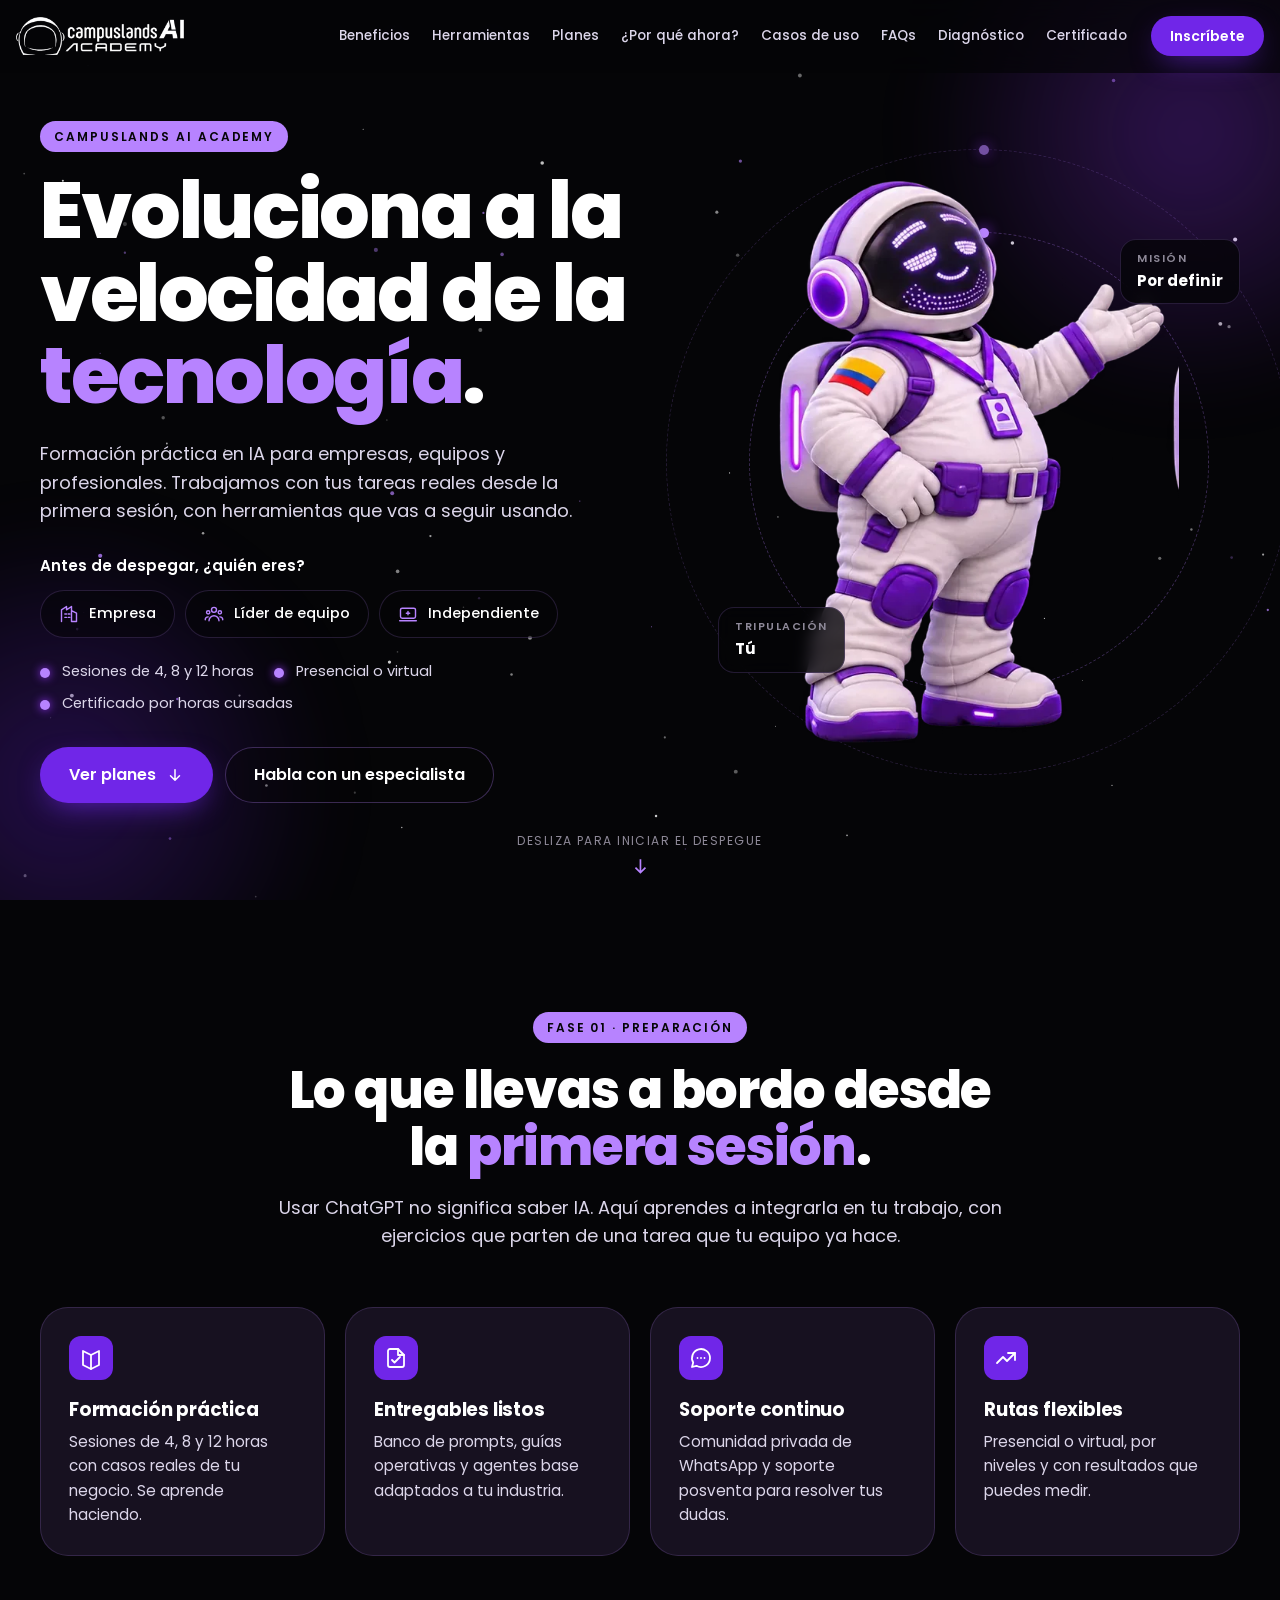
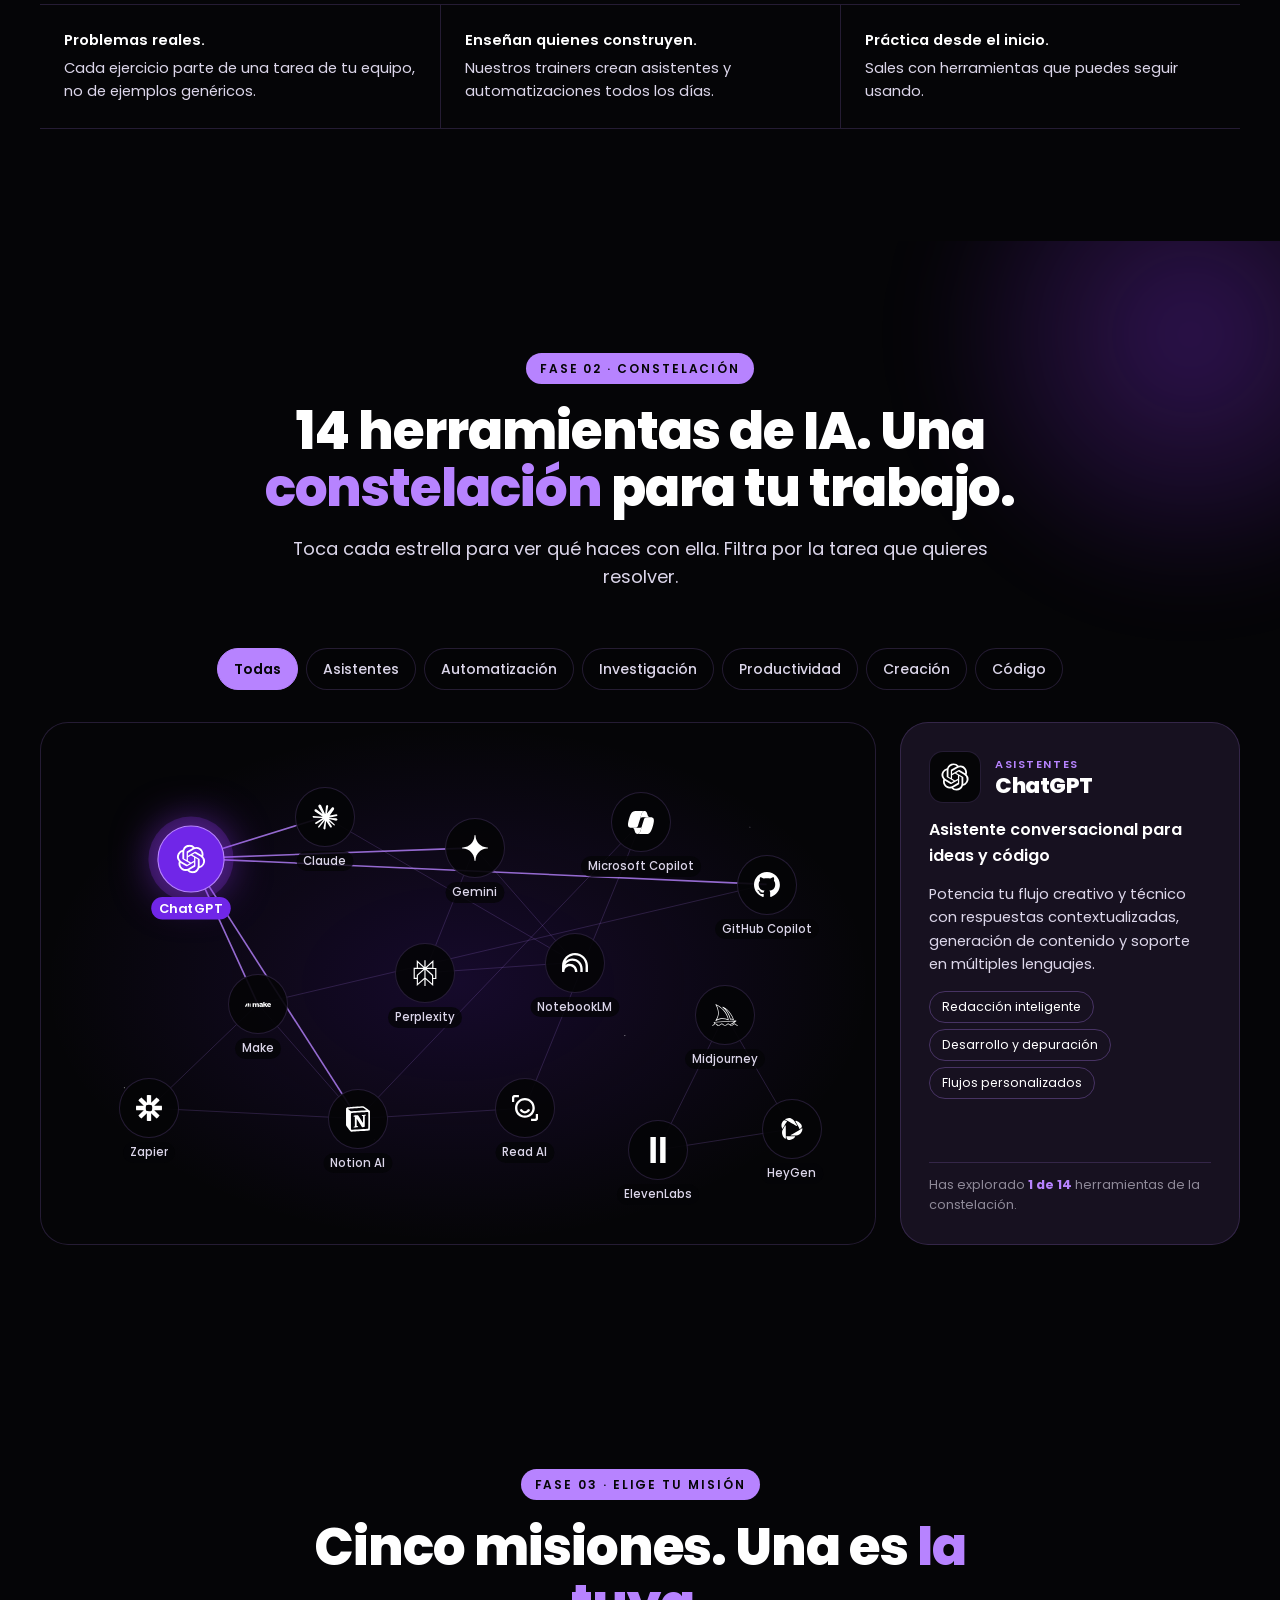
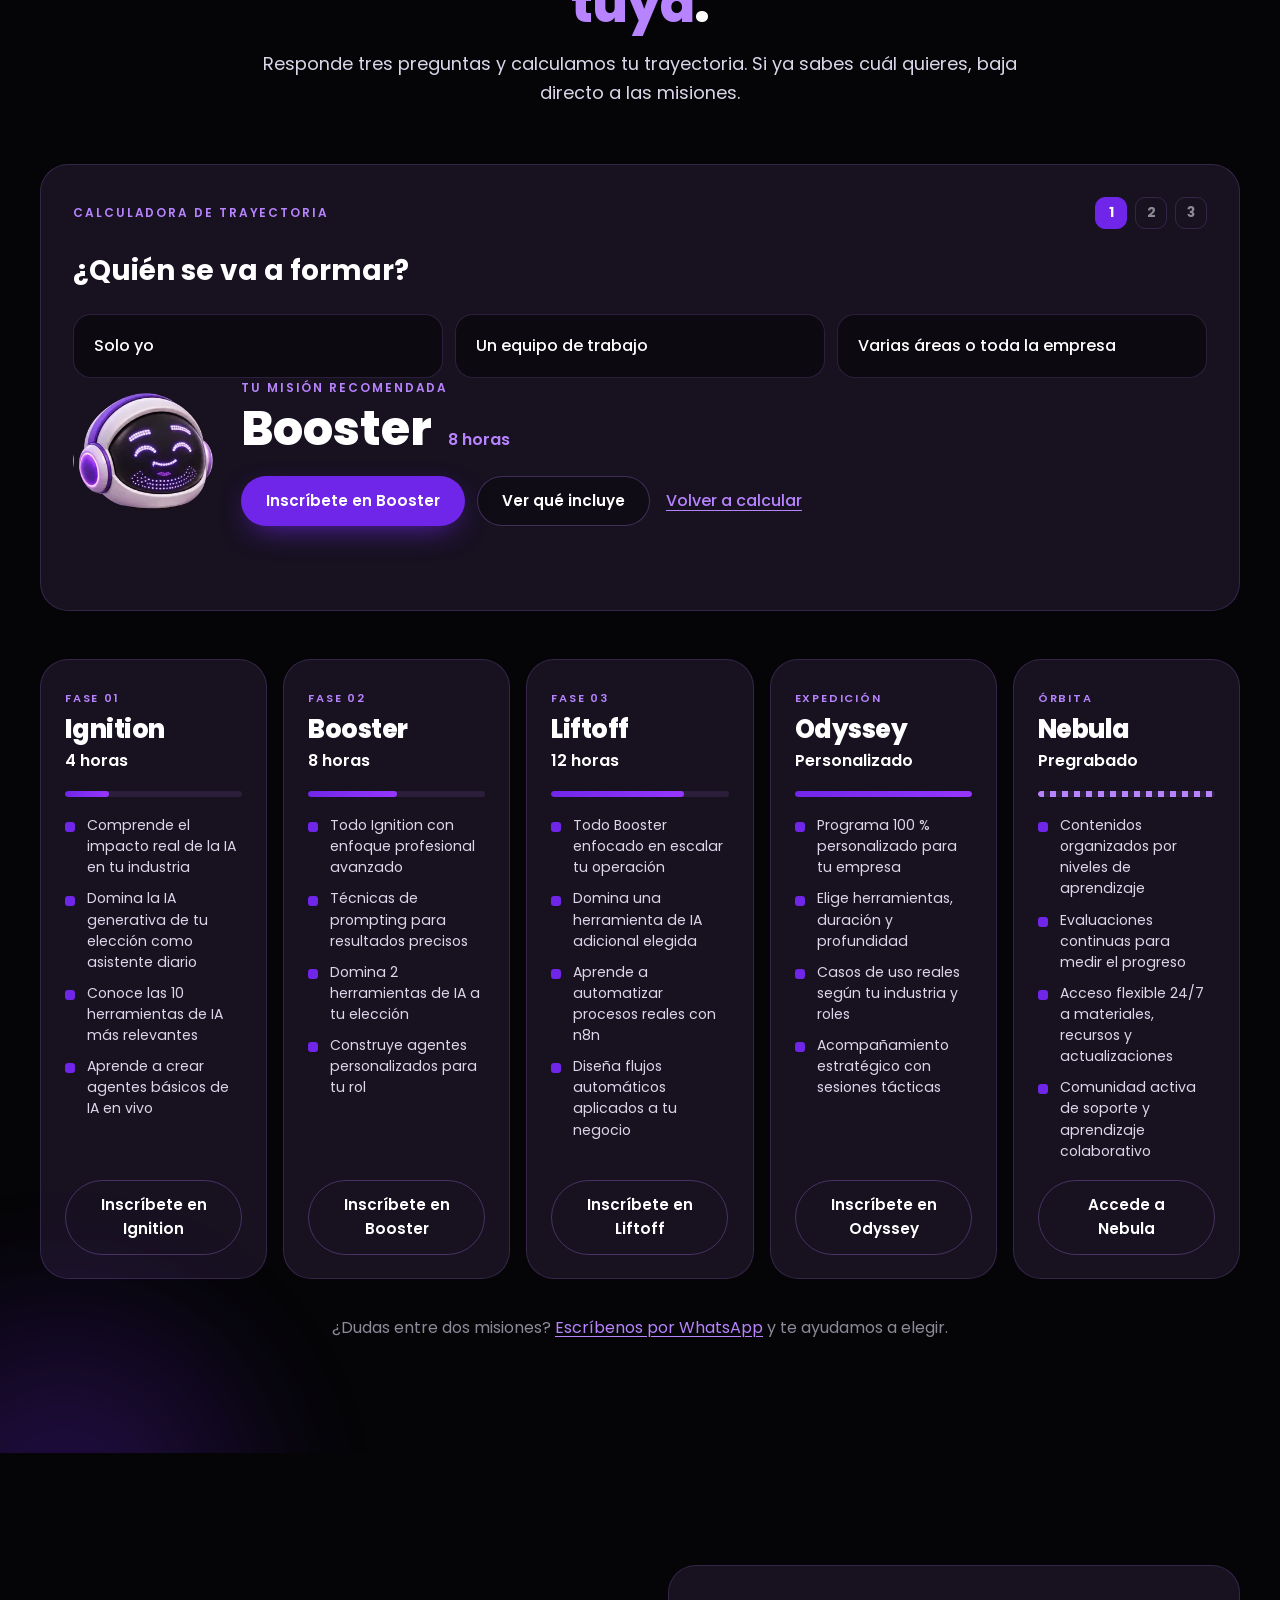
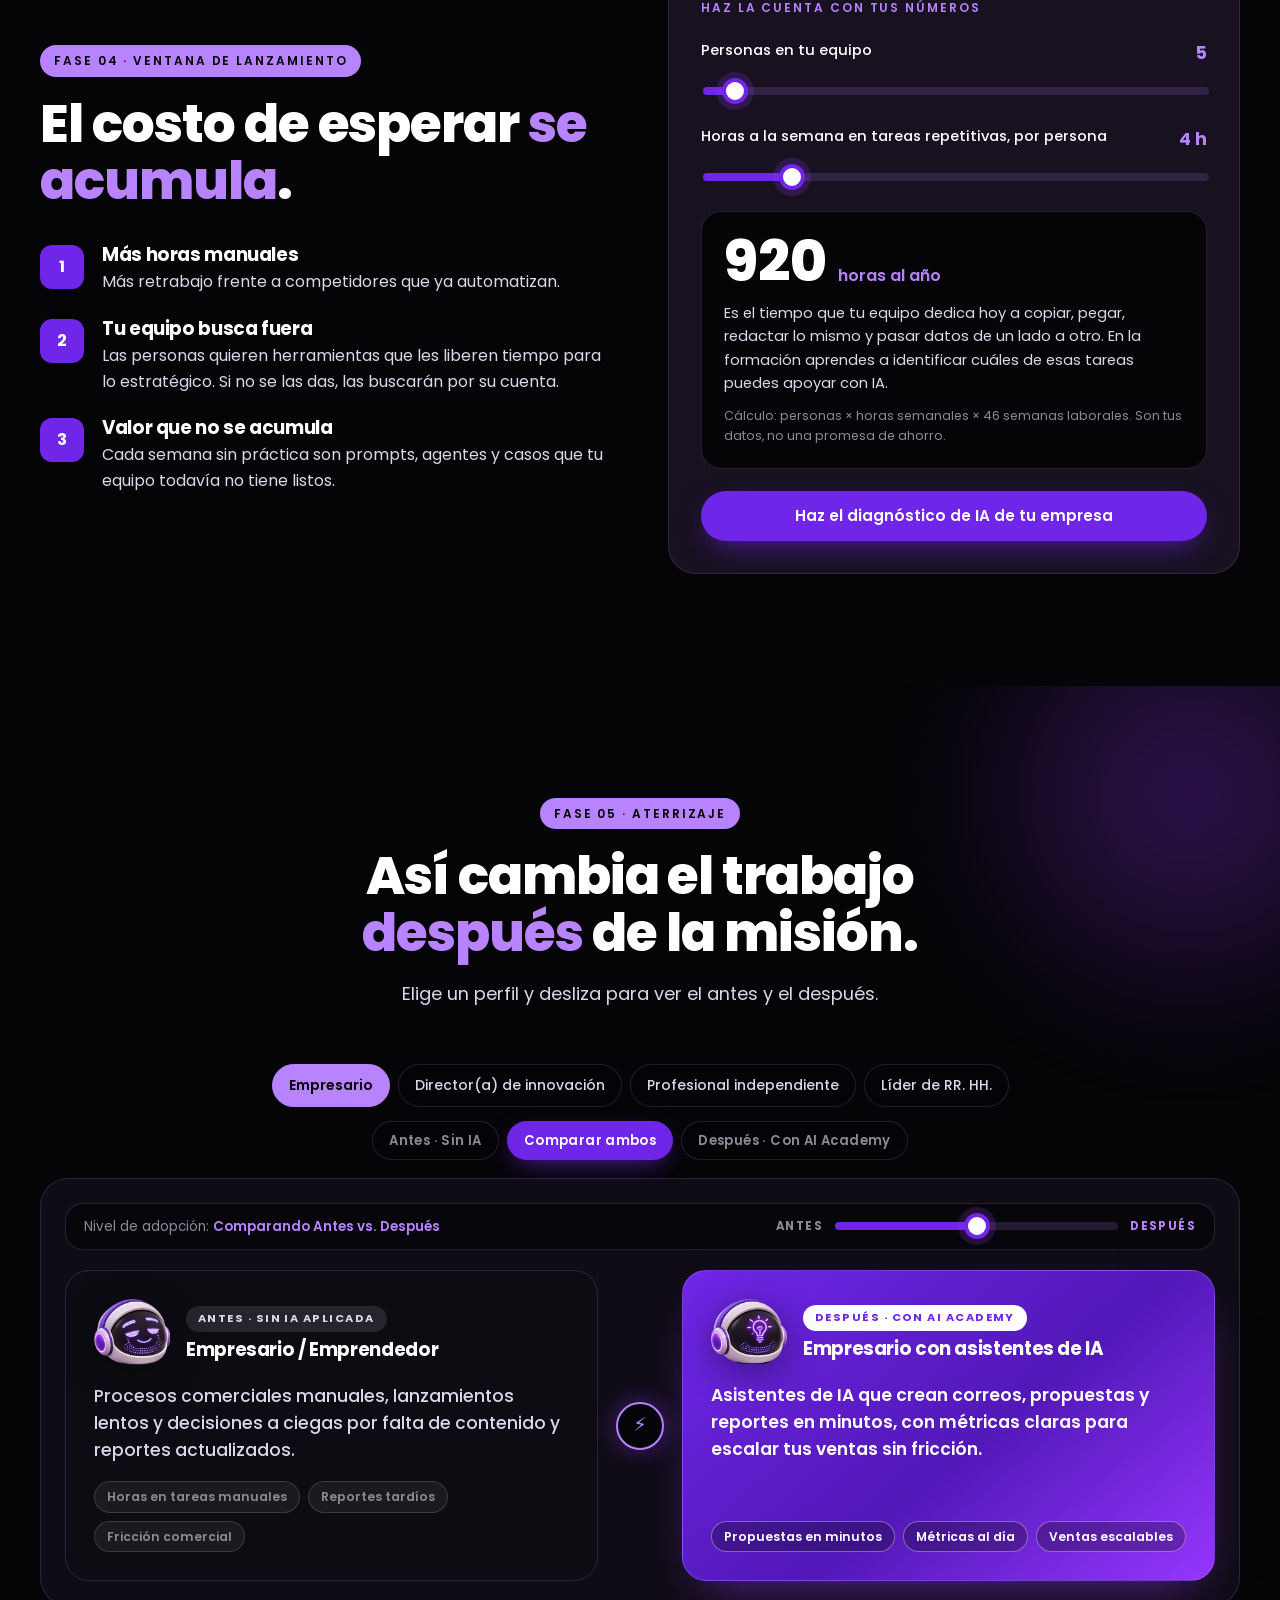
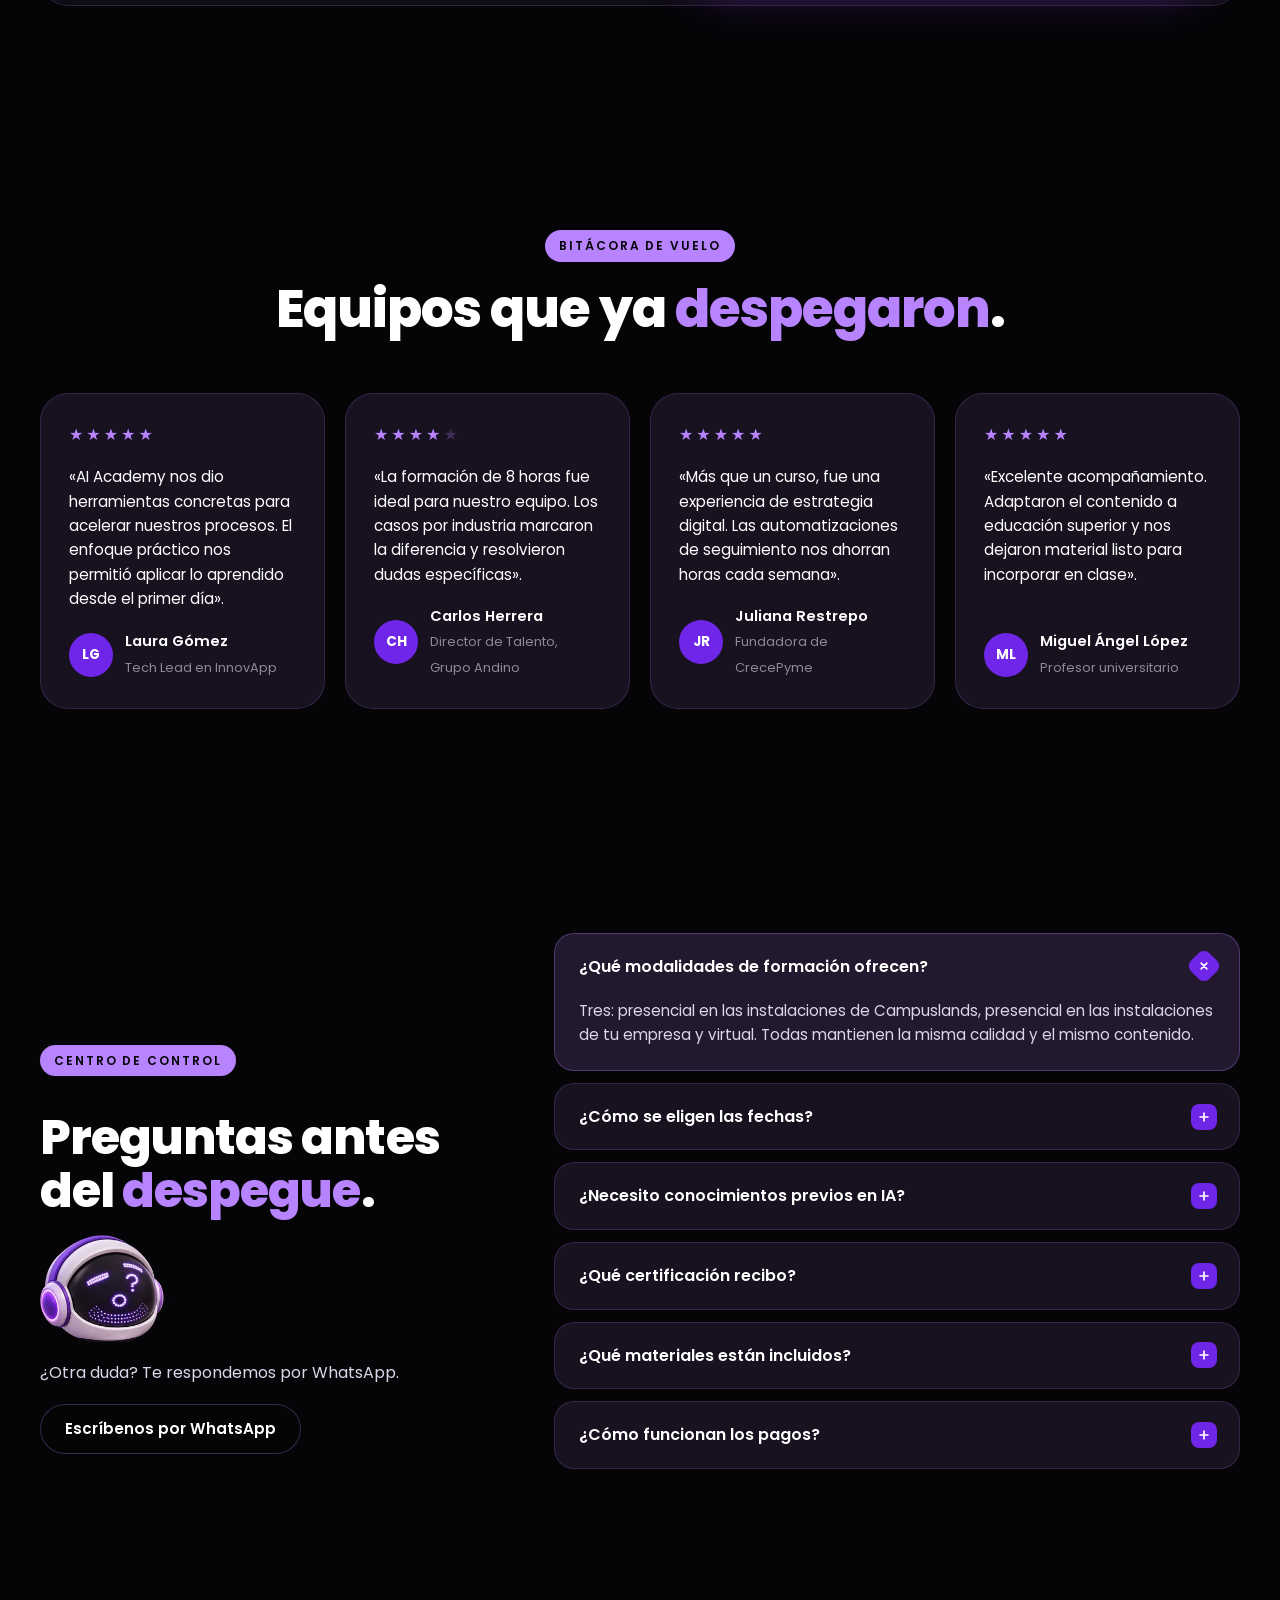
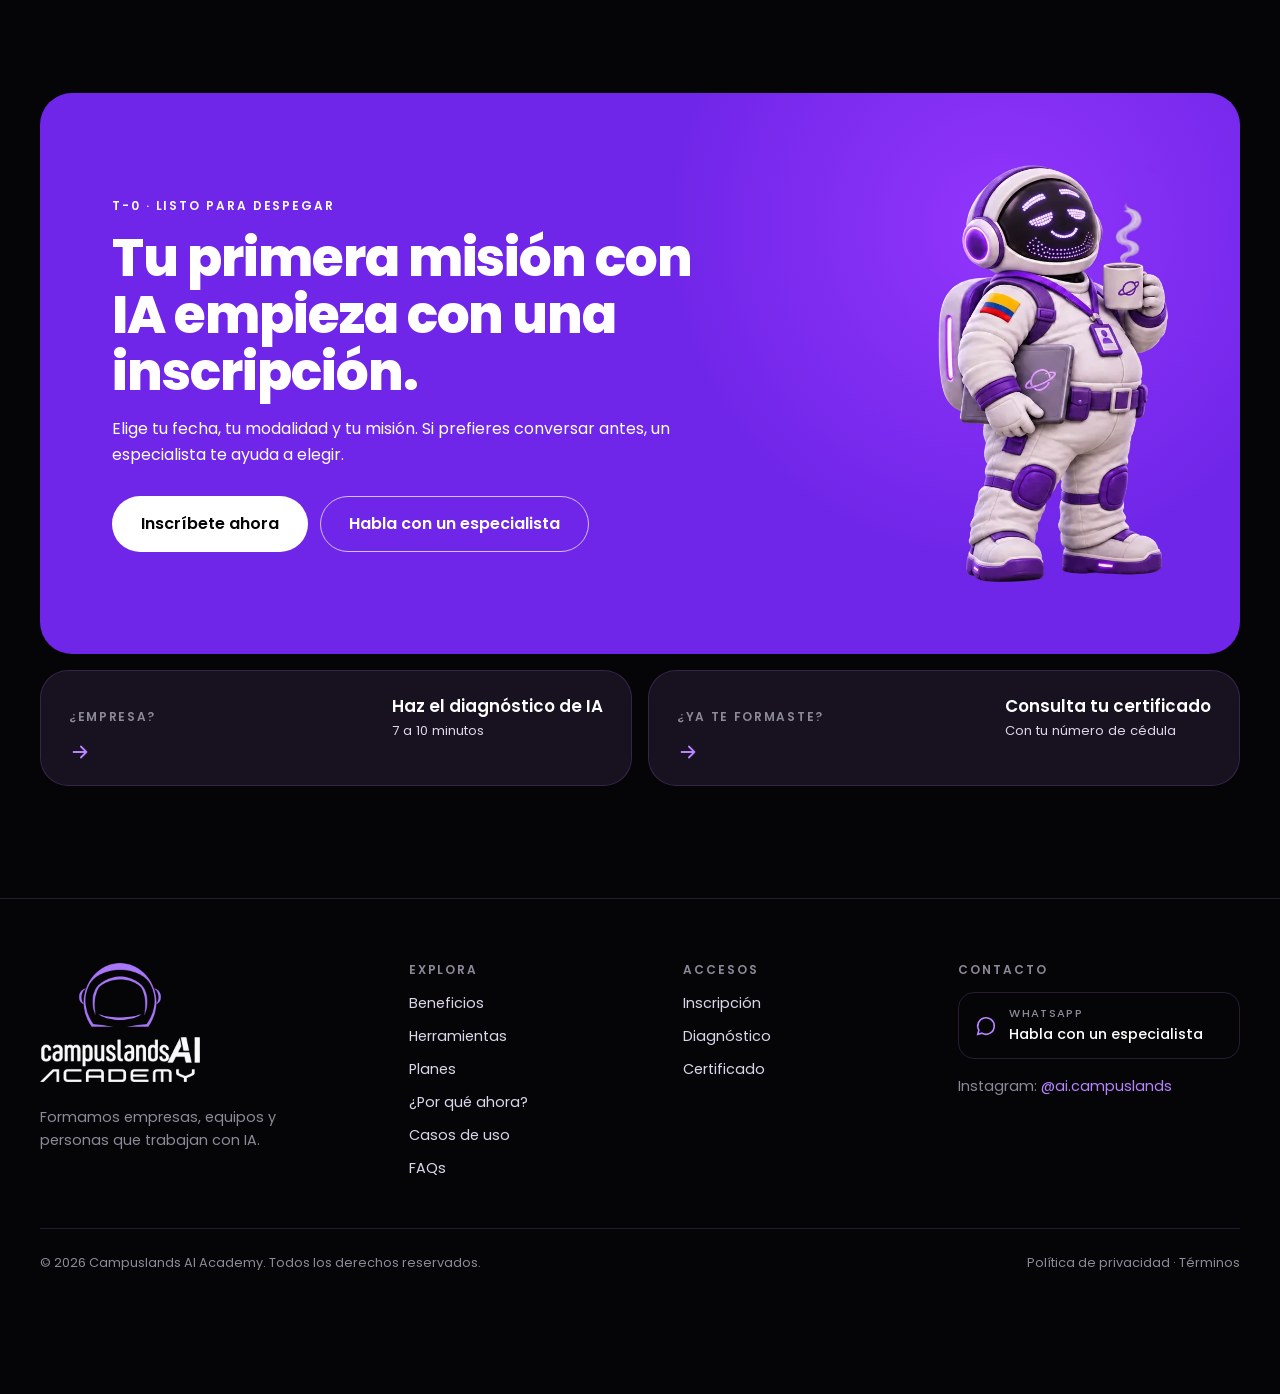
==== commit 823d5d0a: "Fix: changing readme and files" ====
--- a/index.html
+++ b/index.html
@@ -447,6 +447,10 @@
                 <li>Reportes tardíos</li>
                 <li>Fricción comercial</li>
               </ul>
+              <button type="button" class="mobile-flip-cta" data-mobile-to="after">
+                <span>⚡ Ver cómo cambia con AI Academy</span>
+                <svg viewBox="0 0 24 24" aria-hidden="true"><path d="M5 12h14M13 6l6 6-6 6"/></svg>
+              </button>
             </article>
 
             <div class="compare-bridge" aria-hidden="true">
@@ -469,6 +473,10 @@
                 <li>Métricas al día</li>
                 <li>Ventas escalables</li>
               </ul>
+              <button type="button" class="mobile-flip-cta mobile-flip-back" data-mobile-to="before">
+                <svg viewBox="0 0 24 24" aria-hidden="true"><path d="M19 12H5M11 6l-6 6 6 6"/></svg>
+                <span>Volver a ver el Antes</span>
+              </button>
             </article>
           </div>
         </div>
--- a/css/styles.css
+++ b/css/styles.css
@@ -501,6 +501,25 @@
 }
 .compare-swap-btn:hover { transform: scale(1.1) rotate(12deg); background: var(--evox); color: var(--white); }
 
+.mobile-flip-cta {
+  display: none;
+  align-items: center; justify-content: space-between; gap: 10px;
+  width: 100%; margin-top: 6px; padding: 13px 18px;
+  border-radius: 16px; border: 1.5px solid var(--soft);
+  background: linear-gradient(90deg, var(--evox), var(--electric));
+  color: var(--white); font-weight: 700; font-size: .88rem;
+  box-shadow: 0 12px 28px -10px rgba(150, 54, 255, .85);
+  transition: transform .25s var(--ease), box-shadow .25s;
+}
+.mobile-flip-cta svg { width: 18px; height: 18px; fill: none; stroke: currentColor; stroke-width: 2.2; stroke-linecap: round; stroke-linejoin: round; flex: none; }
+.mobile-flip-cta:active { transform: scale(.98); }
+.mobile-flip-back {
+  background: rgba(5, 5, 7, .35);
+  border-color: rgba(255, 255, 255, .55);
+  justify-content: center;
+  box-shadow: none;
+}
+
 /* Estados dinámicos según modo (before / split / after) */
 .compare-stage[data-mode="before"] .compare-panel-before {
   border-color: var(--soft);
@@ -686,14 +705,38 @@
   .star.is-dim { display: none; }
   .tool-panel { min-height: 0; padding: 24px; }
 
-  /* Comparador Antes / Después en tablet y móvil: apilado vertical sin cortar ninguna palabra */
-  .compare-grid { grid-template-columns: 1fr; gap: 12px; }
+  /* Comparador Antes / Después en tablet y móvil:
+     Tarjeta interactiva con botón de transformación instantánea + opción de comparar ambas */
+  .compare-controls {
+    display: grid; grid-template-columns: 1fr 1fr 1fr;
+    background: rgba(5, 5, 7, .85); border: 1px solid var(--line);
+    padding: 5px; border-radius: 999px; gap: 4px;
+  }
+  .compare-QuickBtn {
+    border: 0; background: transparent; padding: 10px 8px;
+    font-size: .78rem; text-align: center; border-radius: 999px;
+  }
+  .compare-QuickBtn.is-active {
+    background: var(--evox); color: var(--white);
+  }
+  .compare-grid { grid-template-columns: 1fr; gap: 14px; position: relative; }
   .compare-bridge { margin: -4px 0; }
   .compare-swap-btn { width: 42px; height: 42px; font-size: 1.05rem; }
-  .compare-stage[data-mode="before"] .compare-panel-after { display: none; }
+  .mobile-flip-cta { display: inline-flex; }
+  .compare-stage[data-mode="split"] .mobile-flip-cta { display: none; }
+  .compare-stage[data-mode="before"] .compare-panel-before,
+  .compare-stage[data-mode="after"] .compare-panel-after {
+    transform: none;
+    animation: mobileCardPop .38s var(--ease);
+  }
+  .compare-stage[data-mode="before"] .compare-panel-after,
   .compare-stage[data-mode="before"] .compare-bridge { display: none; }
-  .compare-stage[data-mode="after"] .compare-panel-before { display: none; }
+  .compare-stage[data-mode="after"] .compare-panel-before,
   .compare-stage[data-mode="after"] .compare-bridge { display: none; }
+}
+@keyframes mobileCardPop {
+  from { opacity: 0; transform: translateY(10px) scale(.97); }
+  to { opacity: 1; transform: none; }
 }
 
 /* Móviles (<= 680px, incluido 375px) */
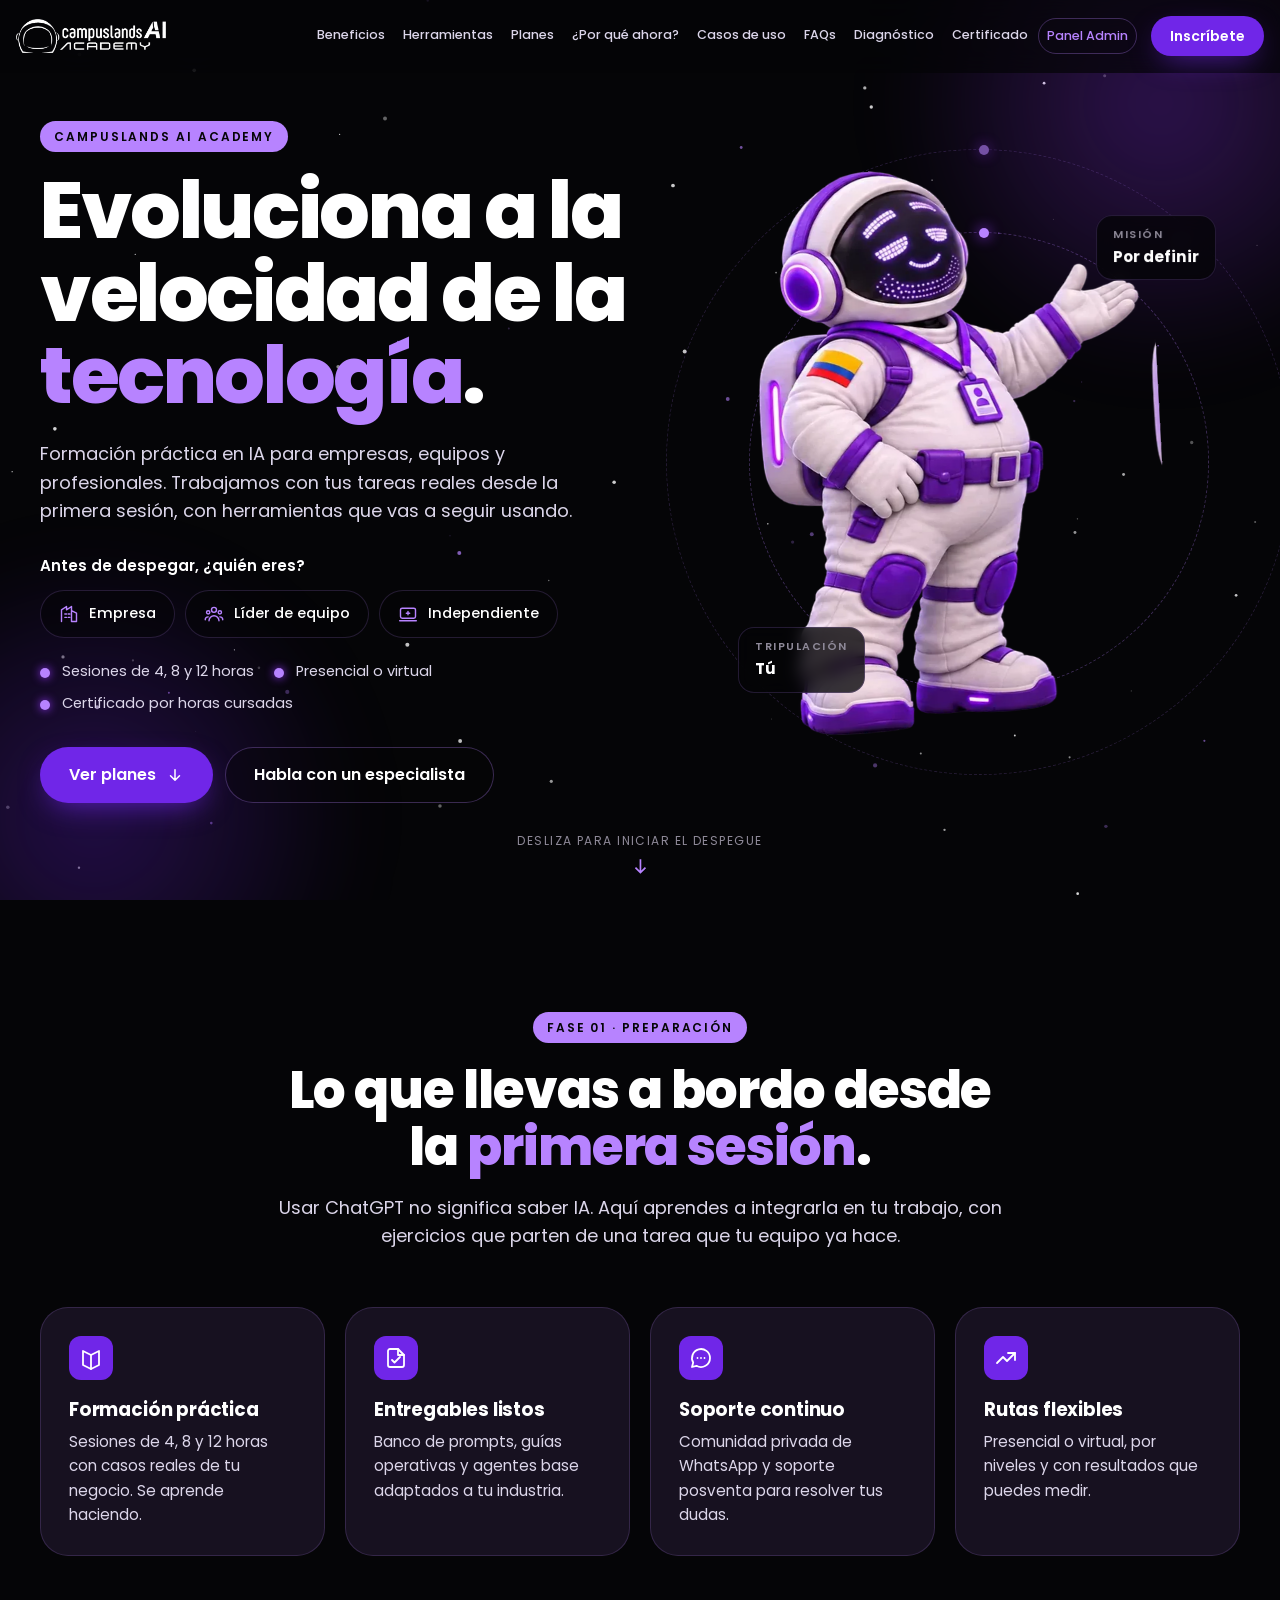
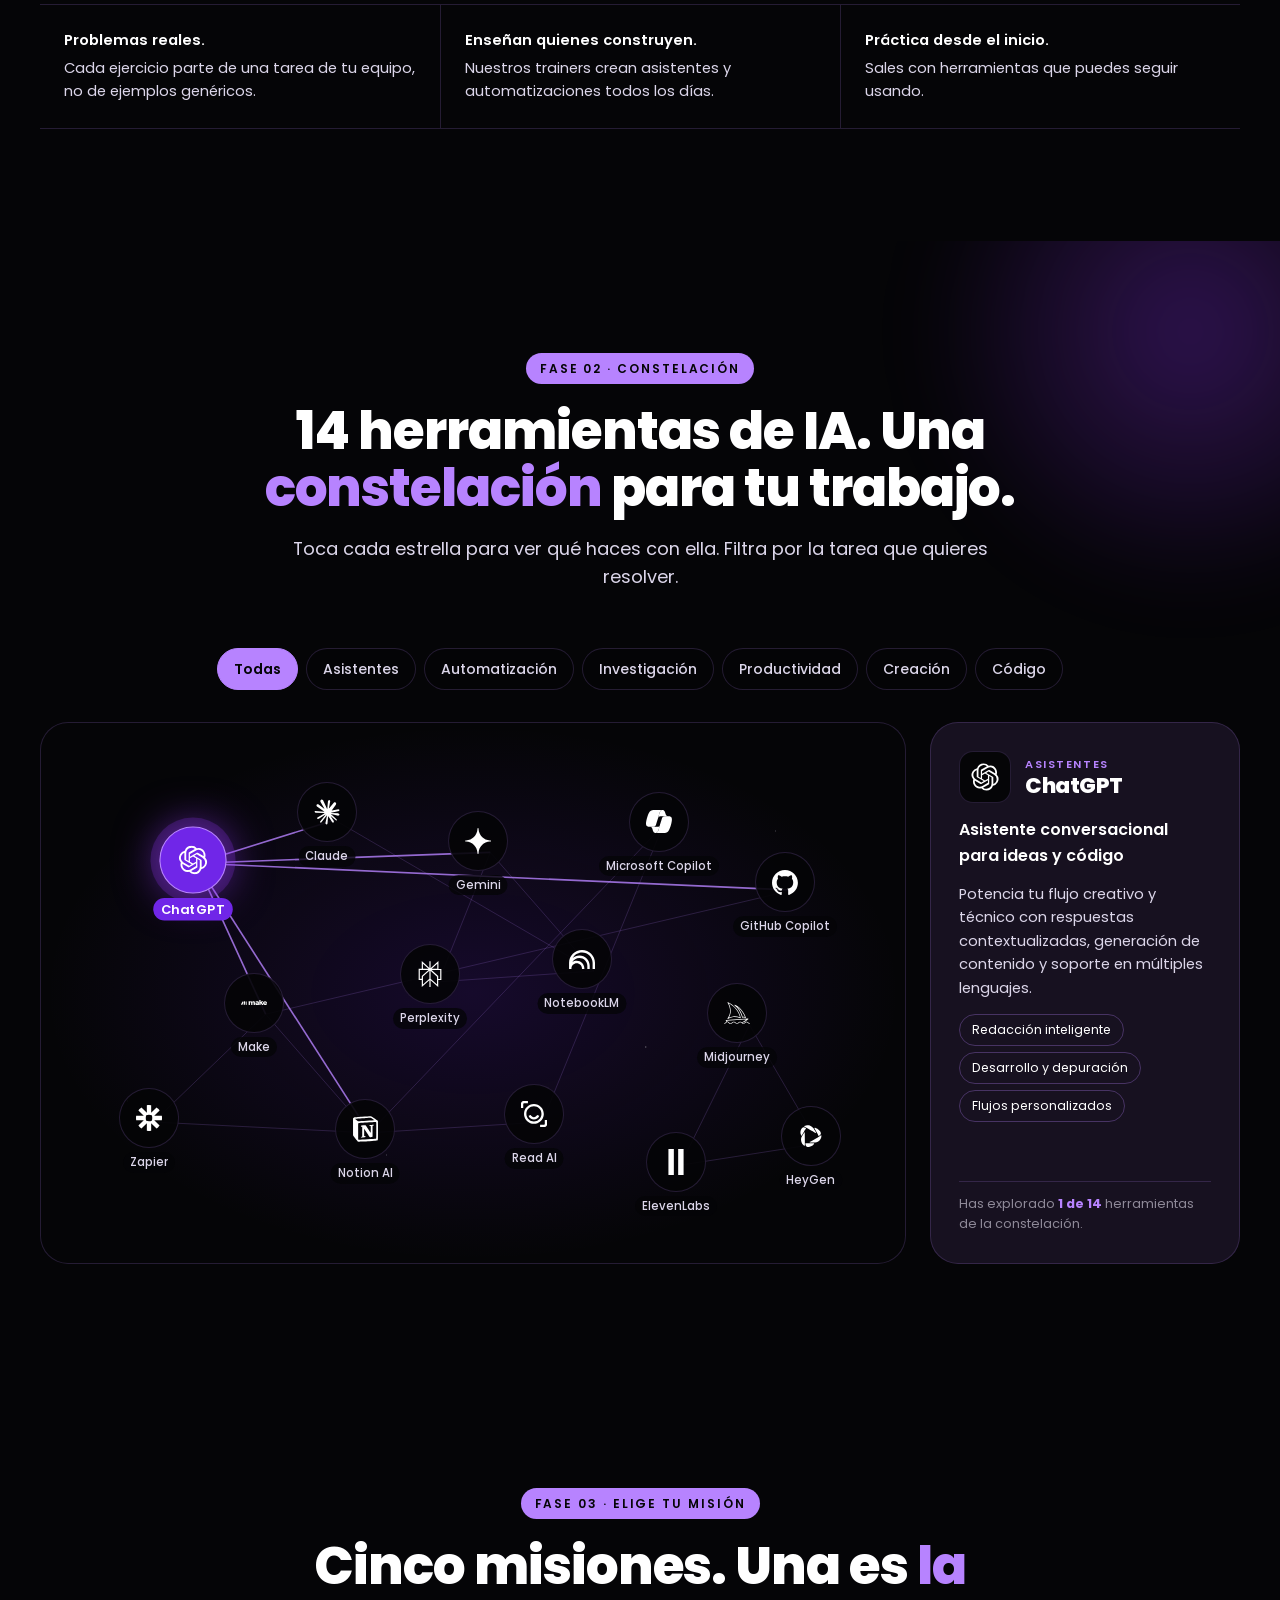
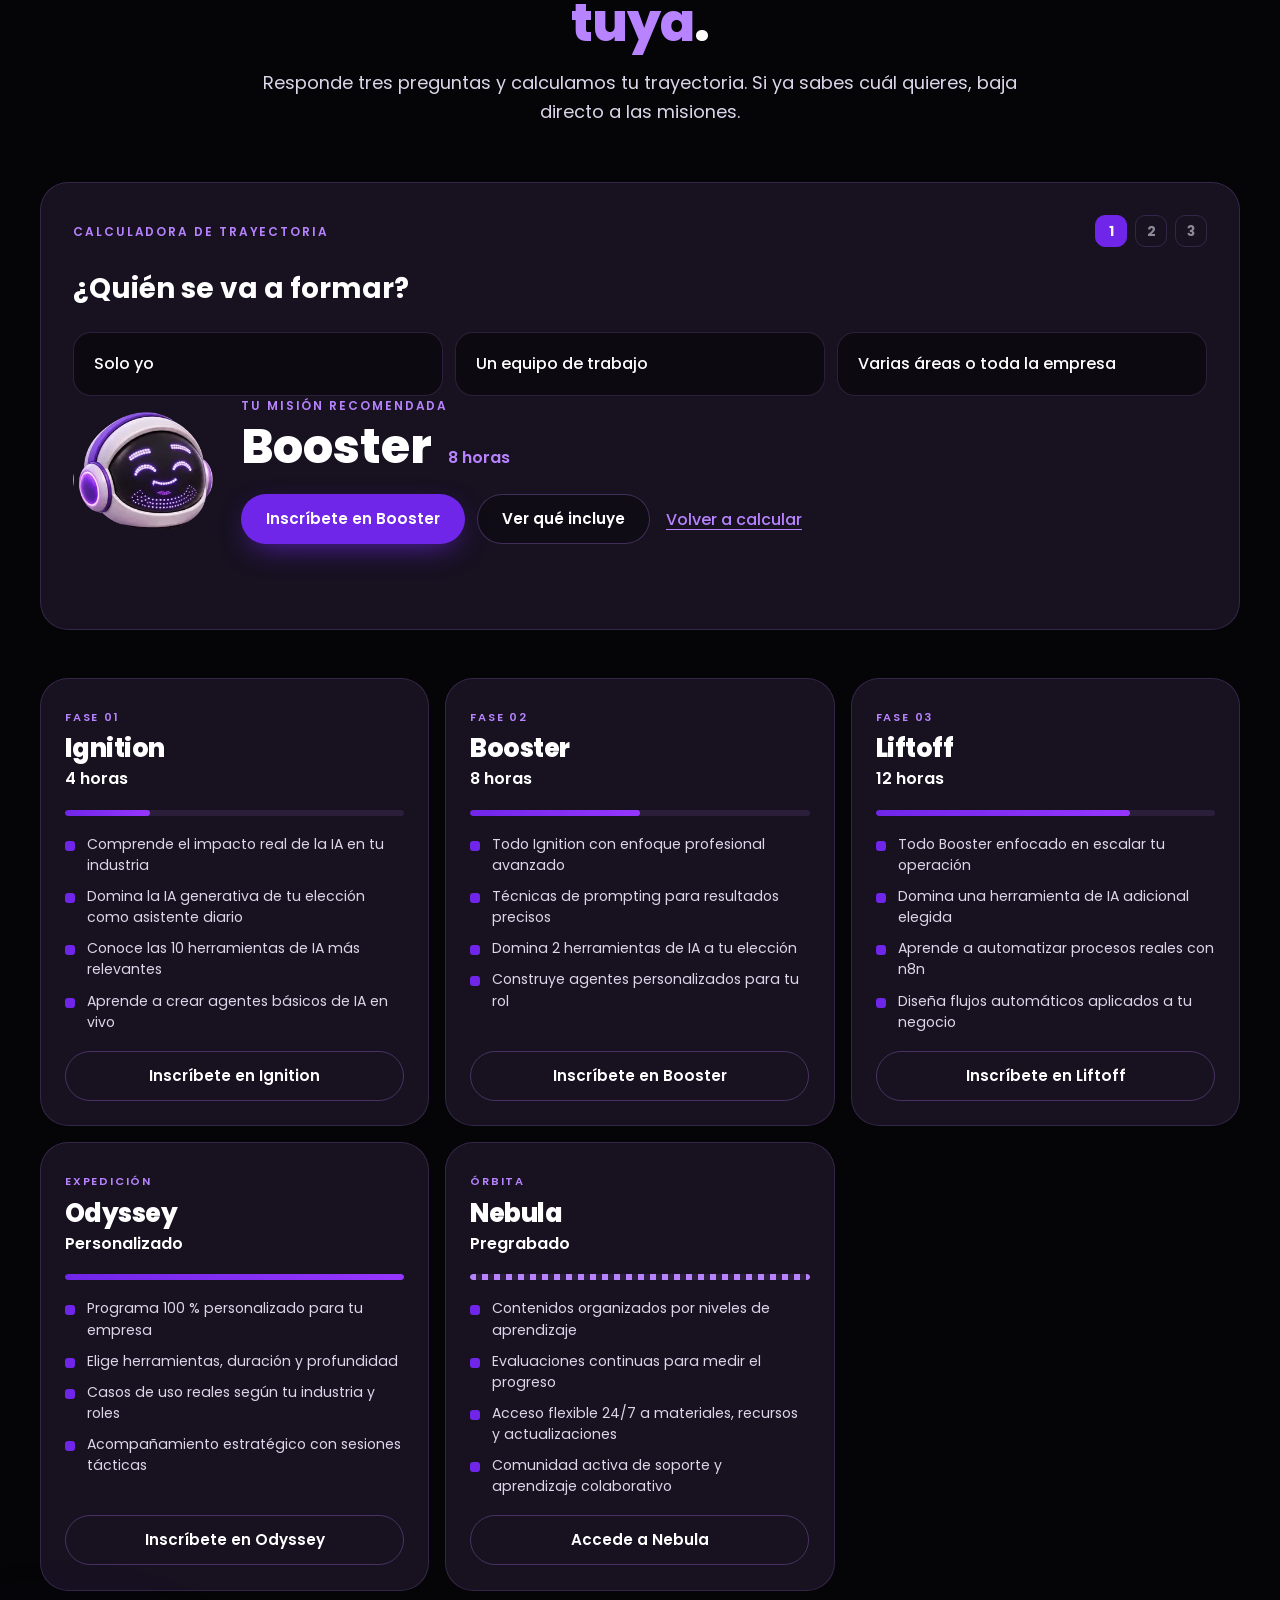
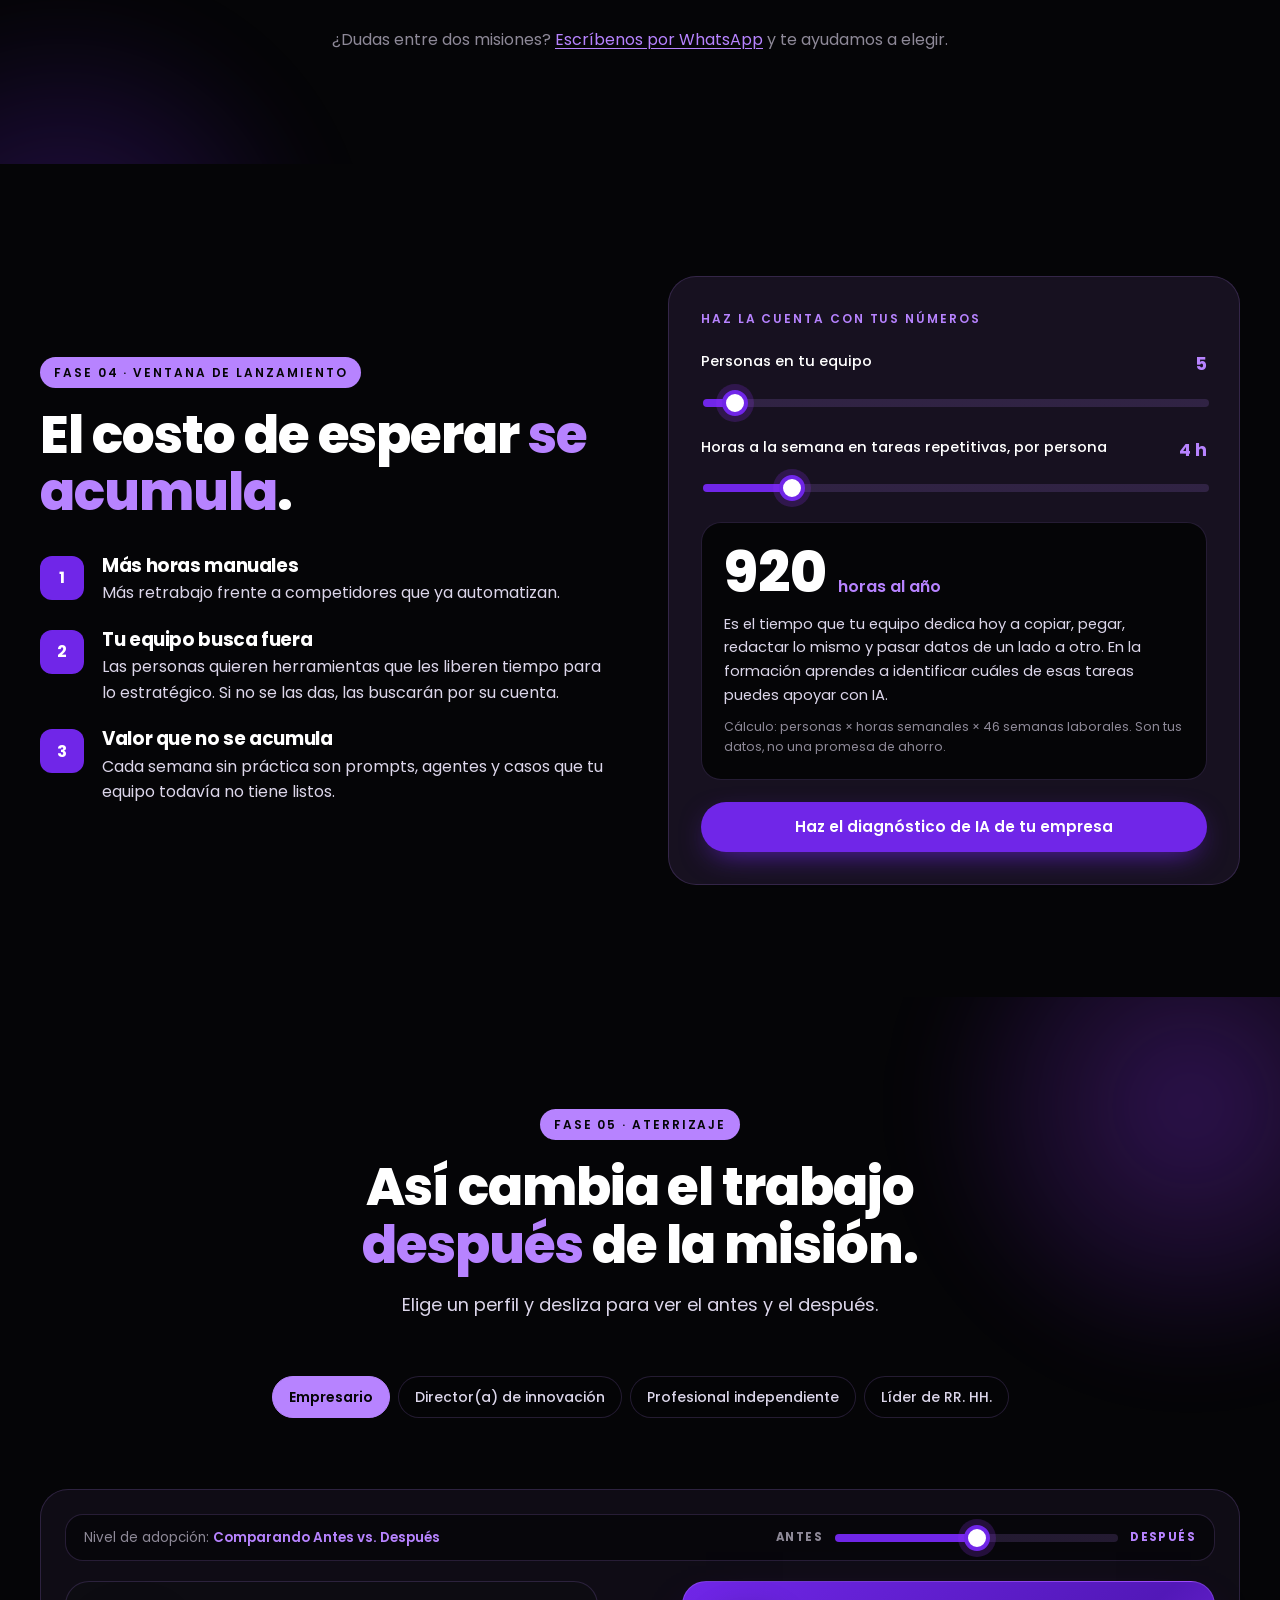
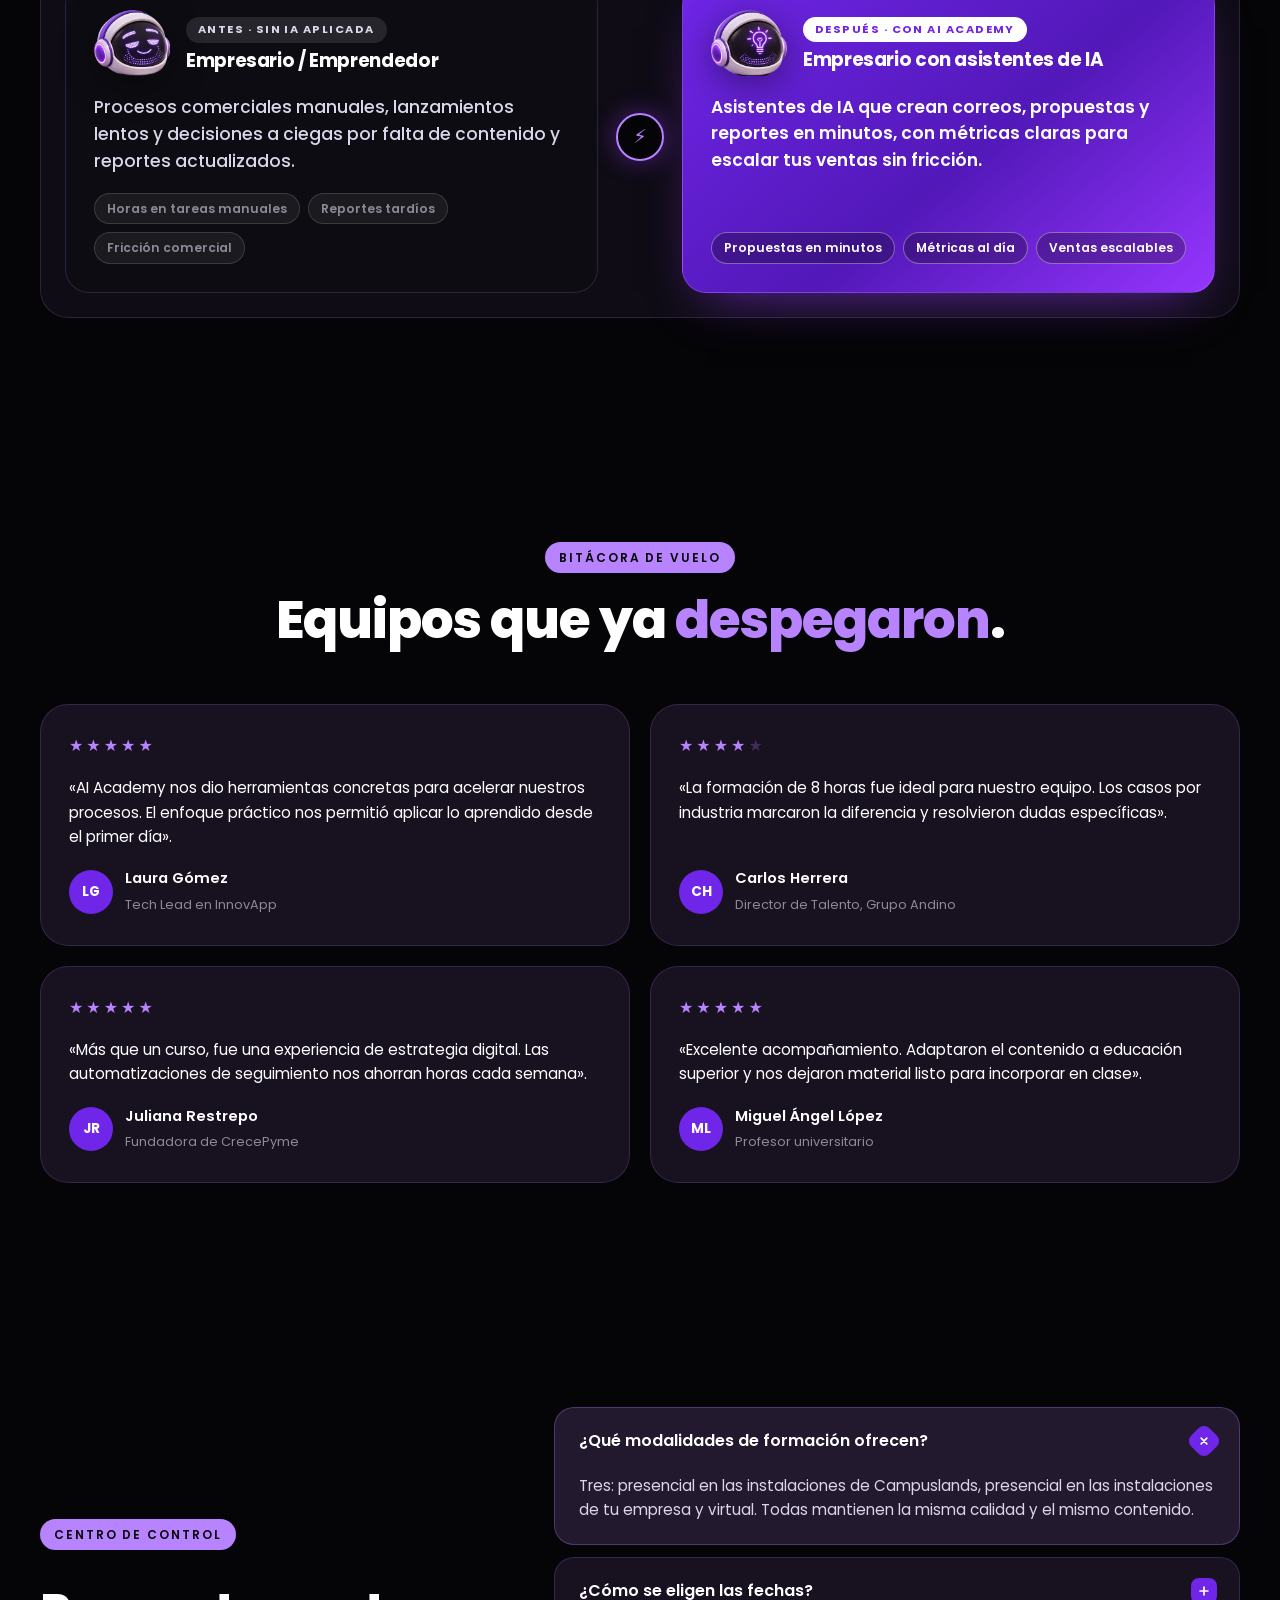
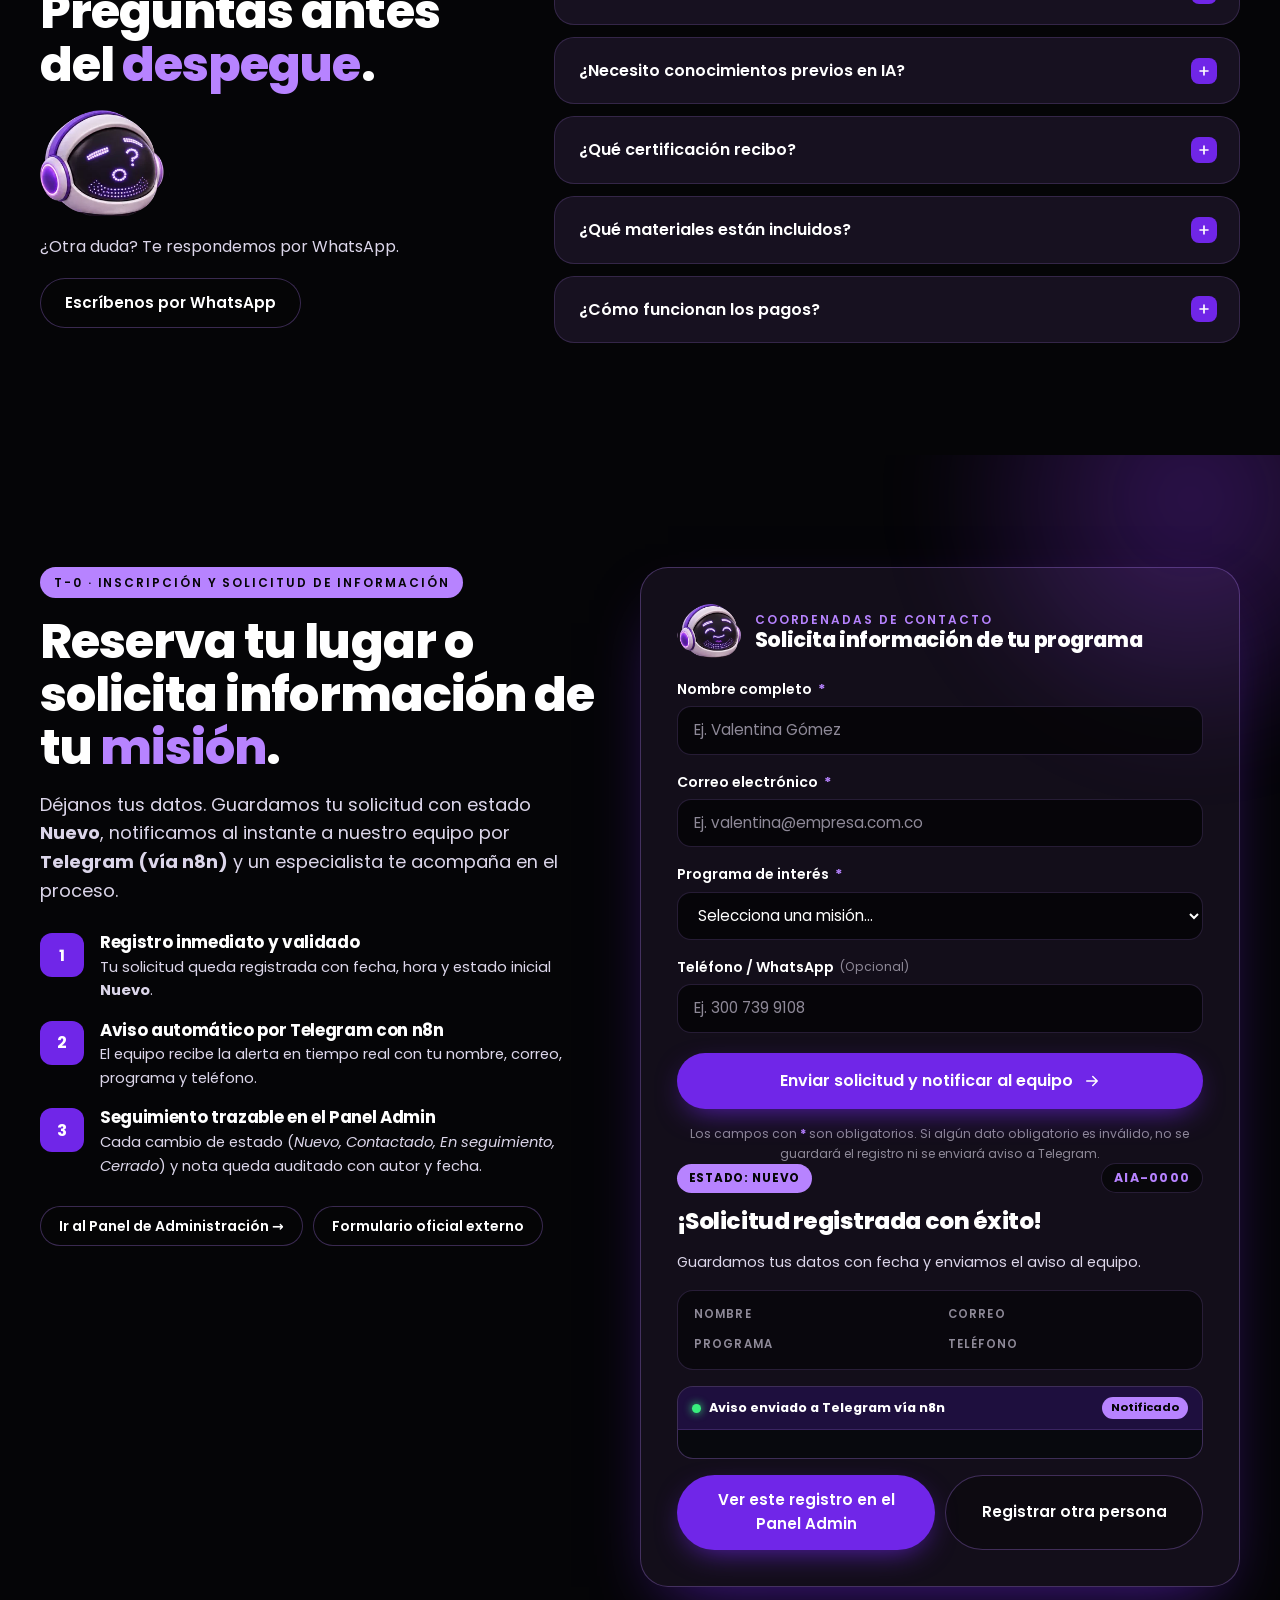
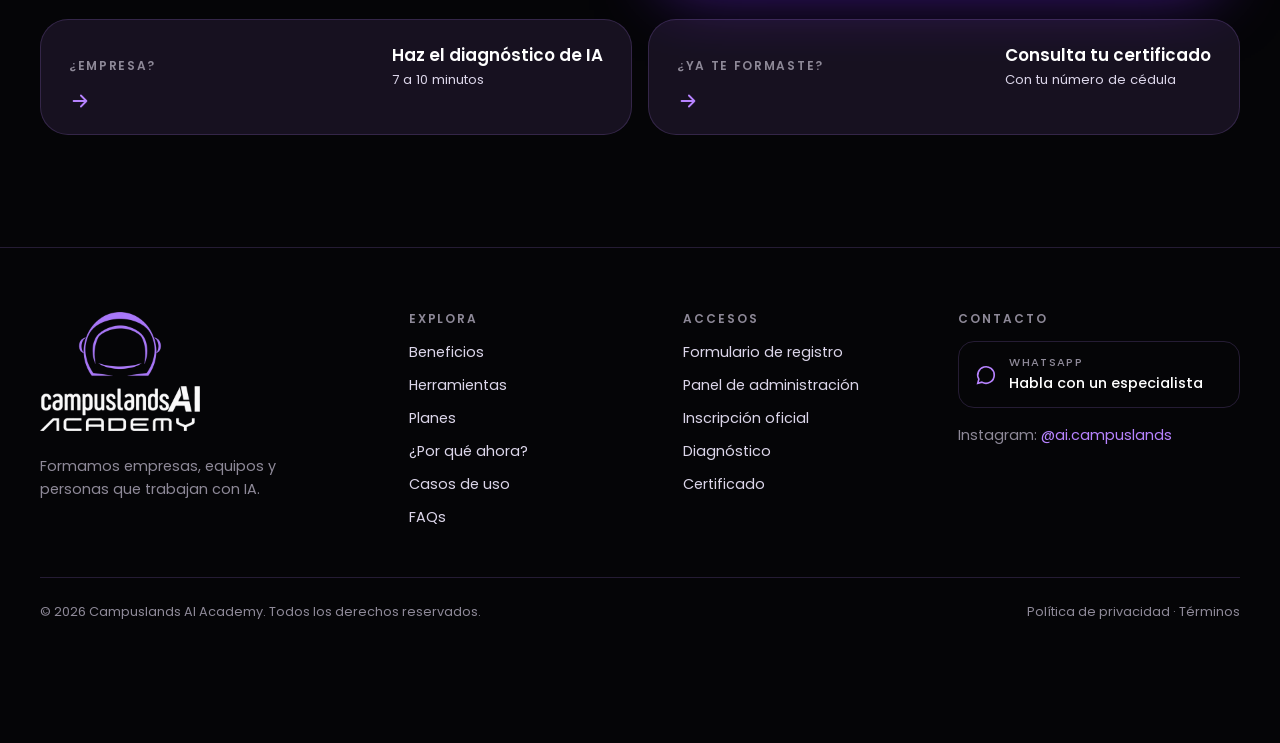
==== commit dc55d998: "Fix: changing files in the project" ====
--- a/index.html
+++ b/index.html
@@ -35,8 +35,9 @@
           <li><a href="#faqs">FAQs</a></li>
           <li><a href="https://campuslands.aiacademy.com.co/diagnostico">Diagnóstico</a></li>
           <li><a href="https://campuslands.aiacademy.com.co/certificado">Certificado</a></li>
+          <li><a href="admin.html" class="nav-admin-link">Panel Admin</a></li>
         </ul>
-        <a class="btn btn-primary btn-sm nav-cta" href="https://campuslands.aiacademy.com.co/inscripcion">Inscríbete</a>
+        <a class="btn btn-primary btn-sm nav-cta" href="#registro">Inscríbete</a>
       </nav>
       <button class="menu-toggle" type="button" aria-expanded="false" aria-controls="main-nav">
         <span class="sr-only">Abrir menú</span>
@@ -266,7 +267,7 @@
               <p class="rec-name"><span data-rec-name>Booster</span> <span class="rec-dur" data-rec-dur>8 horas</span></p>
               <p class="rec-why" data-rec-why></p>
               <div class="rec-actions">
-                <a class="btn btn-primary" data-rec-cta href="https://campuslands.aiacademy.com.co/inscripcion">Inscríbete en Booster</a>
+                <a class="btn btn-primary" data-rec-cta data-select-program="Booster (8 horas)" href="#registro">Inscríbete en Booster</a>
                 <button type="button" class="btn btn-ghost" data-rec-see>Ver qué incluye</button>
                 <button type="button" class="btn-link" data-rec-reset>Volver a calcular</button>
               </div>
@@ -292,7 +293,7 @@
               <li>Conoce las 10 herramientas de IA más relevantes</li>
               <li>Aprende a crear agentes básicos de IA en vivo</li>
             </ul>
-            <a class="btn btn-outline" href="https://campuslands.aiacademy.com.co/inscripcion">Inscríbete en Ignition</a>
+            <a class="btn btn-outline" href="#registro" data-select-program="Ignition (4 horas)">Inscríbete en Ignition</a>
           </article>
 
           <article class="mission reveal" id="mision-booster" data-plan="booster" style="--alt:50%">
@@ -308,7 +309,7 @@
               <li>Domina 2 herramientas de IA a tu elección</li>
               <li>Construye agentes personalizados para tu rol</li>
             </ul>
-            <a class="btn btn-outline" href="https://campuslands.aiacademy.com.co/inscripcion">Inscríbete en Booster</a>
+            <a class="btn btn-outline" href="#registro" data-select-program="Booster (8 horas)">Inscríbete en Booster</a>
           </article>
 
           <article class="mission reveal" id="mision-liftoff" data-plan="liftoff" style="--alt:75%">
@@ -324,7 +325,7 @@
               <li>Aprende a automatizar procesos reales con n8n</li>
               <li>Diseña flujos automáticos aplicados a tu negocio</li>
             </ul>
-            <a class="btn btn-outline" href="https://campuslands.aiacademy.com.co/inscripcion">Inscríbete en Liftoff</a>
+            <a class="btn btn-outline" href="#registro" data-select-program="Liftoff (12 horas)">Inscríbete en Liftoff</a>
           </article>
 
           <article class="mission reveal" id="mision-odyssey" data-plan="odyssey" style="--alt:100%">
@@ -340,7 +341,7 @@
               <li>Casos de uso reales según tu industria y roles</li>
               <li>Acompañamiento estratégico con sesiones tácticas</li>
             </ul>
-            <a class="btn btn-outline" href="https://campuslands.aiacademy.com.co/inscripcion">Inscríbete en Odyssey</a>
+            <a class="btn btn-outline" href="#registro" data-select-program="Odyssey (Personalizado)">Inscríbete en Odyssey</a>
           </article>
 
           <article class="mission mission-orbit reveal" id="mision-nebula" data-plan="nebula" style="--alt:100%">
@@ -356,7 +357,7 @@
               <li>Acceso flexible 24/7 a materiales, recursos y actualizaciones</li>
               <li>Comunidad activa de soporte y aprendizaje colaborativo</li>
             </ul>
-            <a class="btn btn-outline" href="https://campuslands.aiacademy.com.co/inscripcion">Accede a Nebula</a>
+            <a class="btn btn-outline" href="#registro" data-select-program="Nebula (Pregrabado)">Accede a Nebula</a>
           </article>
         </div>
         <p class="plans-note reveal">¿Dudas entre dos misiones? <a href="https://wa.me/573052105674?text=Hola%2C%20quiero%20ayuda%20para%20elegir%20mi%20misi%C3%B3n%20en%20Campuslands%20AI%20Academy" target="_blank" rel="noopener">Escríbenos por WhatsApp</a> y te ayudamos a elegir.</p>
@@ -554,21 +555,130 @@
       </div>
     </section>
 
-    <!-- ===================== CTA FINAL ===================== -->
+    <!-- ===================== REGISTRO + AUTOMATIZACIÓN (RETO 4) ===================== -->
     <section class="section section-launch" id="despegue" data-stage-name="08 · Despegue" aria-labelledby="despegue-title">
+      <div class="halo halo-tr" aria-hidden="true"></div>
       <div class="container">
-        <div class="launch-block reveal">
-          <div class="launch-copy">
-            <p class="launch-kicker">T-0 · Listo para despegar</p>
-            <h2 id="despegue-title">Tu primera misión con IA empieza con una inscripción.</h2>
-            <p>Elige tu fecha, tu modalidad y tu misión. Si prefieres conversar antes, un especialista te ayuda a elegir.</p>
-            <div class="launch-ctas">
-              <a class="btn btn-white btn-lg" href="https://campuslands.aiacademy.com.co/inscripcion">Inscríbete ahora</a>
-              <a class="btn btn-ghost-white btn-lg" href="https://wa.me/573052105674?text=Hola%2C%20quiero%20informaci%C3%B3n%20del%20curso%20de%20IA%20de%20Campuslands%20AI%20Academy" target="_blank" rel="noopener">Habla con un especialista</a>
-            </div>
-          </div>
-          <img class="launch-max" src="assets/img/max-cafe.webp" width="436" height="791" alt="" loading="lazy" />
-        </div>
+        <div class="lead-capture-grid" id="registro">
+          <div class="lead-capture-info reveal">
+            <p class="pill">T-0 · Inscripción y solicitud de información</p>
+            <h2 id="despegue-title">Reserva tu lugar o solicita información de tu <span class="hl">misión</span>.</h2>
+            <p class="lead">Déjanos tus datos. Guardamos tu solicitud con estado <strong>Nuevo</strong>, notificamos al instante a nuestro equipo por <strong>Telegram (vía n8n)</strong> y un especialista te acompaña en el proceso.</p>
+
+            <ul class="capture-perks">
+              <li>
+                <span class="step-num">1</span>
+                <div>
+                  <h3>Registro inmediato y validado</h3>
+                  <p>Tu solicitud queda registrada con fecha, hora y estado inicial <strong>Nuevo</strong>.</p>
+                </div>
+              </li>
+              <li>
+                <span class="step-num">2</span>
+                <div>
+                  <h3>Aviso automático por Telegram con n8n</h3>
+                  <p>El equipo recibe la alerta en tiempo real con tu nombre, correo, programa y teléfono.</p>
+                </div>
+              </li>
+              <li>
+                <span class="step-num">3</span>
+                <div>
+                  <h3>Seguimiento trazable en el Panel Admin</h3>
+                  <p>Cada cambio de estado (<em>Nuevo, Contactado, En seguimiento, Cerrado</em>) y nota queda auditado con autor y fecha.</p>
+                </div>
+              </li>
+            </ul>
+
+            <div class="capture-quick-links">
+              <a class="btn btn-ghost btn-sm" href="admin.html">Ir al Panel de Administración →</a>
+              <a class="btn btn-ghost btn-sm" href="https://campuslands.aiacademy.com.co/inscripcion" target="_blank" rel="noopener">Formulario oficial externo</a>
+            </div>
+          </div>
+
+          <div class="lead-form-card card reveal">
+            <form id="lead-form" class="lead-form" novalidate>
+              <div class="lead-form-head">
+                <img src="assets/img/visor-motivado.webp" width="240" height="201" alt="" loading="lazy" />
+                <div>
+                  <p class="rec-kicker">Coordenadas de contacto</p>
+                  <h3>Solicita información de tu programa</h3>
+                </div>
+              </div>
+
+              <div class="form-alert form-alert-error" id="lead-form-global-error" role="alert" hidden></div>
+
+              <div class="form-field">
+                <label for="lead-name">Nombre completo <span class="req" aria-label="obligatorio">*</span></label>
+                <input type="text" id="lead-name" name="name" placeholder="Ej. Valentina Gómez" autocomplete="name" required aria-describedby="err-lead-name" />
+                <p class="field-error" id="err-lead-name" role="alert" hidden></p>
+              </div>
+
+              <div class="form-field">
+                <label for="lead-email">Correo electrónico <span class="req" aria-label="obligatorio">*</span></label>
+                <input type="email" id="lead-email" name="email" placeholder="Ej. valentina@empresa.com.co" autocomplete="email" required aria-describedby="err-lead-email" />
+                <p class="field-error" id="err-lead-email" role="alert" hidden></p>
+              </div>
+
+              <div class="form-field">
+                <label for="lead-program">Programa de interés <span class="req" aria-label="obligatorio">*</span></label>
+                <select id="lead-program" name="program" required aria-describedby="err-lead-program">
+                  <option value="">Selecciona una misión...</option>
+                  <option value="Ignition (4 horas)">Ignition (4 horas)</option>
+                  <option value="Booster (8 horas)">Booster (8 horas)</option>
+                  <option value="Liftoff (12 horas)">Liftoff (12 horas)</option>
+                  <option value="Odyssey (Personalizado)">Odyssey (Personalizado)</option>
+                  <option value="Nebula (Pregrabado)">Nebula (Pregrabado)</option>
+                </select>
+                <p class="field-error" id="err-lead-program" role="alert" hidden></p>
+              </div>
+
+              <div class="form-field">
+                <label for="lead-phone">Teléfono / WhatsApp <span class="opt-tag">(Opcional)</span></label>
+                <input type="tel" id="lead-phone" name="phone" placeholder="Ej. 300 739 9108" autocomplete="tel" aria-describedby="err-lead-phone" />
+                <p class="field-error" id="err-lead-phone" role="alert" hidden></p>
+              </div>
+
+              <button type="submit" class="btn btn-primary btn-lg lead-submit-btn" id="lead-submit-btn">
+                <span>Enviar solicitud y notificar al equipo</span>
+                <svg viewBox="0 0 24 24" aria-hidden="true"><path d="M5 12h14M13 6l6 6-6 6"/></svg>
+              </button>
+
+              <p class="form-footnote">Los campos con <span class="req">*</span> son obligatorios. Si algún dato obligatorio es inválido, no se guardará el registro ni se enviará aviso a Telegram.</p>
+            </form>
+
+            <!-- Confirmación visible tras guardar el registro -->
+            <div id="lead-confirmation" class="lead-confirmation" hidden tabindex="-1" aria-live="polite">
+              <div class="conf-badge-row">
+                <span class="status-pill status-nuevo">Estado: Nuevo</span>
+                <span class="conf-folio" data-conf-id>AIA-0000</span>
+              </div>
+              <h3>¡Solicitud registrada con éxito!</h3>
+              <p class="conf-sub">Guardamos tus datos con fecha <strong data-conf-date></strong> y enviamos el aviso al equipo.</p>
+
+              <dl class="conf-summary">
+                <div><dt>Nombre</dt><dd data-conf-name></dd></div>
+                <div><dt>Correo</dt><dd data-conf-email></dd></div>
+                <div><dt>Programa</dt><dd data-conf-program></dd></div>
+                <div><dt>Teléfono</dt><dd data-conf-phone></dd></div>
+              </dl>
+
+              <div class="telegram-preview-box">
+                <div class="tg-head">
+                  <span class="tg-dot"></span>
+                  <strong>Aviso enviado a Telegram vía n8n</strong>
+                  <span class="tg-status" data-conf-n8n-mode>Notificado</span>
+                </div>
+                <pre class="tg-body" data-conf-tg-text></pre>
+              </div>
+
+              <div class="conf-actions">
+                <a class="btn btn-primary" href="admin.html" data-conf-admin-link>Ver este registro en el Panel Admin</a>
+                <button type="button" class="btn btn-ghost" id="lead-new-btn">Registrar otra persona</button>
+              </div>
+            </div>
+          </div>
+        </div>
+
         <div class="launch-links">
           <a class="card link-card reveal" href="https://campuslands.aiacademy.com.co/diagnostico">
             <span class="link-k">¿Empresa?</span>
@@ -606,7 +716,9 @@
       <nav aria-label="Accesos">
         <h3>Accesos</h3>
         <ul>
-          <li><a href="https://campuslands.aiacademy.com.co/inscripcion">Inscripción</a></li>
+          <li><a href="#registro">Formulario de registro</a></li>
+          <li><a href="admin.html">Panel de administración</a></li>
+          <li><a href="https://campuslands.aiacademy.com.co/inscripcion">Inscripción oficial</a></li>
           <li><a href="https://campuslands.aiacademy.com.co/diagnostico">Diagnóstico</a></li>
           <li><a href="https://campuslands.aiacademy.com.co/certificado">Certificado</a></li>
         </ul>
@@ -632,9 +744,10 @@
       <svg viewBox="0 0 24 24" aria-hidden="true"><path d="M21 12a9 9 0 0 1-13.5 7.8L3 21l1.2-4.5A9 9 0 1 1 21 12z"/><path d="M9 9.5c0 3 2.5 5.5 5.5 5.5l1-1.5-2-1-1 .8c-1-.4-1.9-1.3-2.3-2.3l.8-1-1-2z"/></svg>
       <span class="dock-wa-label">WhatsApp</span>
     </a>
-    <a class="btn btn-primary dock-cta" href="https://campuslands.aiacademy.com.co/inscripcion" data-dock-cta>Inscríbete</a>
+    <a class="btn btn-primary dock-cta" href="#registro" data-dock-cta>Inscríbete</a>
   </div>
 
+  <script src="js/leads-store.js" defer></script>
   <script src="js/main.js" defer></script>
 </body>
 </html>
--- a/css/styles.css
+++ b/css/styles.css
@@ -32,7 +32,7 @@
 }
 
 *, *::before, *::after { box-sizing: border-box; }
-html { scroll-behavior: smooth; scroll-padding-top: calc(var(--header-h) + 24px); -webkit-text-size-adjust: 100%; }
+html { scroll-behavior: smooth; scroll-padding-top: calc(var(--header-h) + 24px); -webkit-text-size-adjust: 100%; overflow-x: clip; }
 body {
   margin: 0;
   background: var(--black);
@@ -40,7 +40,7 @@
   font-family: var(--font);
   font-size: 1rem;
   line-height: 1.6;
-  overflow-x: hidden;
+  overflow-x: clip;
   -webkit-font-smoothing: antialiased;
 }
 img, svg { display: block; max-width: 100%; }
@@ -135,6 +135,7 @@
 .btn-link { background: none; border: 0; padding: 8px 4px; color: var(--soft); font-weight: 500; text-decoration: underline; text-underline-offset: 4px; }
 
 .chip {
+  flex: none;
   border: 1px solid var(--line);
   background: rgba(5, 5, 7, .5);
   color: var(--body);
@@ -564,15 +565,135 @@
 .faq[open] summary::after { transform: rotate(45deg); }
 .faq p { padding: 0 24px 22px; font-size: .95rem; }
 
-/* ---------- CTA final ---------- */
-.launch-block { position: relative; background: var(--evox); border-radius: var(--r-cta); padding: clamp(32px, 6vw, 72px); display: grid; grid-template-columns: 1fr auto; gap: 32px; align-items: center; overflow: hidden; }
-.launch-block::before { content: ""; position: absolute; right: -10%; top: -40%; width: 60%; aspect-ratio: 1; border-radius: 50%; background: radial-gradient(circle, rgba(150, 54, 255, .9), transparent 65%); pointer-events: none; }
-.launch-copy { position: relative; max-width: 640px; color: var(--white); }
-.launch-kicker { font-size: .75rem; letter-spacing: .16em; text-transform: uppercase; font-weight: 600; margin-bottom: 14px; color: var(--white); }
-.launch-block h2 { font-size: clamp(1.9rem, 4.4vw, 3.25rem); margin-bottom: 16px; }
-.launch-block p { color: var(--white); }
-.launch-ctas { display: flex; flex-wrap: wrap; gap: 12px; margin-top: 28px; }
-.launch-max { position: relative; width: clamp(140px, 18vw, 230px); transform: translateY(var(--lift, 0px)); transition: transform .2s linear; }
+/* ---------- CTA final + Formulario de Registro (Reto 4) ---------- */
+.nav-admin-link { color: var(--soft) !important; border: 1px solid var(--soft-30); }
+.lead-capture-grid {
+  display: grid;
+  grid-template-columns: 1fr 1.08fr;
+  gap: 44px;
+  align-items: start;
+  margin-bottom: 32px;
+}
+.lead-capture-info h2 { font-size: clamp(1.9rem, 4vw, 3rem); margin-bottom: 16px; }
+.lead-capture-info .lead { margin-bottom: 28px; }
+.capture-perks { display: flex; flex-direction: column; gap: 18px; margin-bottom: 28px; }
+.capture-perks li { display: flex; gap: 16px; align-items: flex-start; }
+.capture-perks h3 { font-size: 1.05rem; font-weight: 700; margin-bottom: 4px; }
+.capture-perks p { font-size: .92rem; color: var(--body); }
+.capture-quick-links { display: flex; flex-wrap: wrap; gap: 10px; }
+
+.lead-form-card {
+  padding: clamp(22px, 4vw, 36px);
+  background: rgba(183, 131, 255, .08);
+  border: 1.5px solid var(--soft-30);
+  box-shadow: 0 28px 65px -28px rgba(112, 38, 232, .65);
+}
+.lead-form { display: flex; flex-direction: column; gap: 16px; }
+.lead-form-head { display: flex; align-items: center; gap: 14px; margin-bottom: 4px; }
+.lead-form-head img { width: 64px; height: auto; flex: none; }
+.lead-form-head h3 { font-size: 1.3rem; }
+
+.form-field { display: flex; flex-direction: column; gap: 6px; }
+.form-field label { font-size: .88rem; font-weight: 600; color: var(--white); display: flex; align-items: center; gap: 6px; }
+.req { color: var(--soft); font-weight: 700; }
+.opt-tag { font-size: .76rem; font-weight: 400; color: var(--muted); }
+.form-field input, .form-field select, .form-field textarea {
+  width: 100%; min-height: 48px;
+  padding: 11px 16px;
+  border-radius: 14px;
+  border: 1.5px solid var(--line);
+  background: rgba(5, 5, 7, .82);
+  color: var(--white);
+  font: inherit; font-size: .95rem;
+  transition: border-color .2s, box-shadow .2s;
+}
+.form-field select option { background: var(--black); color: var(--white); }
+.form-field input::placeholder, .form-field textarea::placeholder { color: var(--muted); }
+.form-field input:focus, .form-field select:focus, .form-field textarea:focus {
+  outline: none; border-color: var(--soft);
+  box-shadow: 0 0 0 3px rgba(183, 131, 255, .22);
+}
+.form-field input[aria-invalid="true"], .form-field select[aria-invalid="true"] {
+  border-color: #ff6b8b;
+  box-shadow: 0 0 0 3px rgba(255, 107, 139, .2);
+}
+.field-error {
+  font-size: .8rem; font-weight: 500; color: #ff8fa6;
+  margin-top: 2px;
+}
+.form-alert {
+  padding: 12px 16px; border-radius: 14px; font-size: .85rem; font-weight: 500;
+}
+.form-alert-error {
+  background: rgba(255, 82, 119, .14);
+  border: 1px solid rgba(255, 107, 139, .45);
+  color: #ffb3c3;
+}
+.lead-submit-btn { width: 100%; margin-top: 4px; }
+.form-footnote { font-size: .76rem; color: var(--muted); text-align: center; }
+
+/* Confirmación de registro y vista previa de Telegram */
+.lead-confirmation { display: flex; flex-direction: column; gap: 16px; animation: fadeUp .4s var(--ease); }
+.lead-confirmation:focus { outline: none; }
+.conf-badge-row { display: flex; align-items: center; justify-content: space-between; flex-wrap: wrap; gap: 8px; }
+.conf-folio {
+  font-size: .78rem; font-weight: 700; letter-spacing: .1em;
+  padding: 4px 12px; border-radius: 999px;
+  background: rgba(5, 5, 7, .7); border: 1px solid var(--line); color: var(--soft);
+}
+.lead-confirmation h3 { font-size: 1.45rem; }
+.conf-sub { font-size: .9rem; color: var(--body); }
+.conf-summary {
+  margin: 0; padding: 14px 16px; border-radius: 16px;
+  background: rgba(5, 5, 7, .65); border: 1px solid var(--line);
+  display: grid; grid-template-columns: repeat(2, 1fr); gap: 10px 16px;
+}
+.conf-summary dt { font-size: .72rem; text-transform: uppercase; letter-spacing: .1em; color: var(--muted); font-weight: 600; }
+.conf-summary dd { margin: 2px 0 0; font-size: .9rem; color: var(--white); font-weight: 600; word-break: break-word; }
+
+.telegram-preview-box {
+  border-radius: 16px;
+  background: #08090e;
+  border: 1px solid var(--soft-30);
+  overflow: hidden;
+}
+.tg-head {
+  display: flex; align-items: center; gap: 8px; flex-wrap: wrap;
+  padding: 10px 14px;
+  background: rgba(112, 38, 232, .22);
+  border-bottom: 1px solid var(--line);
+  font-size: .8rem; color: var(--white);
+}
+.tg-dot { width: 9px; height: 9px; border-radius: 50%; background: #38ef7d; box-shadow: 0 0 8px #38ef7d; }
+.tg-status {
+  margin-left: auto; font-size: .7rem; font-weight: 700;
+  padding: 2px 9px; border-radius: 999px;
+  background: var(--soft); color: var(--black);
+}
+.tg-body {
+  margin: 0; padding: 14px;
+  font-family: inherit; font-size: .82rem; line-height: 1.5;
+  color: var(--body); white-space: pre-wrap;
+  overflow-wrap: anywhere; word-break: break-word;
+}
+.tg-body strong {
+  color: var(--white);
+  font-weight: 700;
+}
+.conf-actions { display: flex; flex-wrap: wrap; gap: 10px; }
+.conf-actions .btn { flex: 1 1 200px; }
+
+/* Etiquetas de estado compartidas (Nuevo, Contactado, En seguimiento, Cerrado) */
+.status-pill {
+  display: inline-flex; align-items: center; justify-content: center; gap: 6px;
+  font-size: .74rem; font-weight: 700; letter-spacing: .06em; text-transform: uppercase;
+  padding: 5px 12px; border-radius: 999px; white-space: nowrap;
+}
+.status-nuevo { background: var(--soft); color: var(--black); }
+.status-contactado { background: var(--evox); color: var(--white); }
+.status-seguimiento { background: rgba(150, 54, 255, .24); color: var(--soft); border: 1px solid var(--soft); }
+.status-cerrado { background: rgba(142, 137, 152, .22); color: var(--body); border: 1px solid rgba(142, 137, 152, .45); }
+
 .launch-links { display: grid; grid-template-columns: 1fr 1fr; gap: 16px; margin-top: 16px; }
 .link-card { display: grid; grid-template-columns: 1fr auto; align-items: center; padding: 22px 28px; text-decoration: none; transition: border-color .3s, background-color .3s; }
 .link-card:hover { border-color: var(--soft); background: var(--soft-16); }
@@ -610,7 +731,7 @@
 .dock-cta { min-height: 52px; padding-inline: 26px; }
 
 /* =========================================================
-   Responsive (Desktop Wide · Laptop · Tablet · Mobile 375px)
+   Responsive (Desktop Wide · Laptop · Tablet · Mobile 375px · 320px)
    ========================================================= */
 
 /* Monitores amplios: mostrar riel de misión sin pisar contenido */
@@ -618,19 +739,19 @@
   .mission-rail { display: block; }
 }
 
-/* Portátiles medianos (1060px–1260px): compactar grilla de 5 misiones y navegación */
-@media (max-width: 1260px) {
-  .main-nav a:not(.btn) { padding: 8px 8px; font-size: .81rem; }
-  .brand img { width: 156px; }
+/* Portátiles medianos (1060px–1300px): compactar grilla de 5 misiones y navegación */
+@media (max-width: 1300px) {
+  .main-nav a:not(.btn) { padding: 7px 8px; font-size: .79rem; }
+  .brand img { width: 150px; }
   .missions { grid-template-columns: repeat(3, 1fr); }
   .reviews { grid-template-columns: repeat(2, 1fr); }
   .constellation-wrap { grid-template-columns: 1fr 310px; }
 }
 
-/* Tablets horizontales y pantallas <= 1140px: menú desplegable y layouts de 1–2 columnas */
-@media (max-width: 1140px) {
+/* Tablets horizontales y pantallas <= 1180px: menú desplegable y layouts de 1–2 columnas */
+@media (max-width: 1180px) {
   :root { --header-h: 64px; }
-  .menu-toggle { display: block; }
+  .menu-toggle { display: block; flex: none; }
   .main-nav {
     position: fixed; inset: calc(var(--header-h) + 26px) 0 auto 0;
     flex-direction: column; align-items: stretch; gap: 10px;
@@ -670,7 +791,7 @@
 
   .benefits { grid-template-columns: repeat(2, 1fr); }
   .missions { grid-template-columns: repeat(2, 1fr); }
-  .now-grid, .faq-grid { grid-template-columns: 1fr; gap: 36px; }
+  .now-grid, .faq-grid, .lead-capture-grid { grid-template-columns: 1fr; gap: 36px; }
   .faq-side { position: static; align-items: flex-start; }
   .footer-grid { grid-template-columns: repeat(2, 1fr); gap: 32px; }
 }
@@ -705,16 +826,21 @@
   .star.is-dim { display: none; }
   .tool-panel { min-height: 0; padding: 24px; }
 
+  .proof-strip { grid-template-columns: 1fr; margin-top: 36px; }
+  .proof-strip li { padding: 18px 12px; }
+  .proof-strip li + li { border-left: 0; border-top: 1px solid var(--line); }
+
   /* Comparador Antes / Después en tablet y móvil:
      Tarjeta interactiva con botón de transformación instantánea + opción de comparar ambas */
   .compare-controls {
-    display: grid; grid-template-columns: 1fr 1fr 1fr;
+    display: grid; grid-template-columns: repeat(3, 1fr);
     background: rgba(5, 5, 7, .85); border: 1px solid var(--line);
     padding: 5px; border-radius: 999px; gap: 4px;
   }
   .compare-QuickBtn {
-    border: 0; background: transparent; padding: 10px 8px;
-    font-size: .78rem; text-align: center; border-radius: 999px;
+    border: 0; background: transparent; padding: 10px 6px;
+    font-size: .76rem; text-align: center; border-radius: 999px;
+    line-height: 1.2;
   }
   .compare-QuickBtn.is-active {
     background: var(--evox); color: var(--white);
@@ -733,6 +859,8 @@
   .compare-stage[data-mode="before"] .compare-bridge { display: none; }
   .compare-stage[data-mode="after"] .compare-panel-before,
   .compare-stage[data-mode="after"] .compare-bridge { display: none; }
+
+  .launch-links { grid-template-columns: 1fr; }
 }
 @keyframes mobileCardPop {
   from { opacity: 0; transform: translateY(10px) scale(.97); }
@@ -741,17 +869,23 @@
 
 /* Móviles (<= 680px, incluido 375px) */
 @media (max-width: 680px) {
-  .container { width: min(100% - 32px, var(--container)); }
-  .section { padding: 68px 0; }
+  :root {
+    --r-card: 22px;
+    --r-cta: 24px;
+  }
+  .container { width: min(100% - 28px, var(--container)); }
+  .header-inner { width: min(100% - 24px, 1320px); gap: 10px; }
+  .section { padding: 64px 0; }
   .section-head { margin-bottom: 32px; }
-  .section-head h2 { font-size: clamp(1.7rem, 7vw, 2.25rem); }
-
-  .hero { padding-top: calc(var(--header-h) + 38px); padding-bottom: 56px; }
-  .display { font-size: clamp(2rem, 8.8vw, 2.75rem); margin-bottom: 16px; }
-  .max-float { width: 148px; }
-  .orbit-1 { width: 190px; height: 190px; }
-  .orbit-2 { width: 240px; height: 240px; }
-  .hud { flex: 1 1 calc(50% - 8px); min-width: 135px; }
+  .section-head h2 { font-size: clamp(1.65rem, 6.8vw, 2.25rem); }
+  .pill { font-size: .7rem; letter-spacing: .12em; padding: 5px 12px; margin-bottom: 14px; }
+
+  .hero { padding-top: calc(var(--header-h) + 38px); padding-bottom: 52px; }
+  .display { font-size: clamp(1.9rem, 8.5vw, 2.75rem); margin-bottom: 16px; }
+  .max-float { width: 144px; }
+  .orbit-1 { width: 185px; height: 185px; }
+  .orbit-2 { width: 232px; height: 232px; }
+  .hud { flex: 1 1 calc(50% - 8px); min-width: 130px; }
   .hud-v { font-size: .84rem; }
 
   .persona-options { display: grid; grid-template-columns: 1fr; gap: 8px; }
@@ -769,53 +903,73 @@
   .benefit h3 { margin: 0 0 6px; align-self: center; }
   .benefit p { grid-column: 1 / -1; margin-top: 8px; }
 
-  .proof-strip { grid-template-columns: 1fr; margin-top: 32px; }
-  .proof-strip li { padding: 18px 8px; }
-  .proof-strip li + li { border-left: 0; border-top: 1px solid var(--line); }
-
   .tool-filters, .case-tabs {
     flex-wrap: nowrap; overflow-x: auto; justify-content: flex-start;
-    padding-bottom: 8px; margin-inline: -16px; padding-inline: 16px;
+    padding-bottom: 8px; margin-inline: -14px; padding-inline: 14px;
     scrollbar-width: none; -webkit-overflow-scrolling: touch;
   }
   .tool-filters::-webkit-scrollbar, .case-tabs::-webkit-scrollbar { display: none; }
   .constellation { grid-template-columns: repeat(2, 1fr); padding: 12px; gap: 8px; }
-
-  .recommender, .calc { padding: 20px; }
+  .tool-panel { padding: 18px; }
+  .tool-detail h3 { font-size: 1.18rem; }
+
+  .recommender, .calc { padding: 20px 18px; }
   .rec-top { flex-wrap: wrap; gap: 10px; }
   .rec-options { grid-template-columns: 1fr; }
-  .opt span { min-height: 54px; padding: 12px 16px; font-size: .92rem; }
+  .opt span { min-height: 52px; padding: 12px 16px; font-size: .92rem; }
   .rec-result { grid-template-columns: 1fr; gap: 14px; text-align: left; }
   .rec-max { width: 88px; }
   .rec-actions { flex-direction: column; align-items: stretch; }
   .rec-actions .btn { width: 100%; }
 
-  /* Misiones: en móvil en columna vertical clara o carrusel sin cortes */
+  /* Misiones: en móvil en columna vertical clara sin cortes */
   .missions { grid-template-columns: 1fr; gap: 18px; }
-  .mission { padding: 22px; }
-
-  /* Comparador Antes / Después en 375px */
-  .compare-stage { padding: 16px; gap: 14px; }
-  .compare-meter { padding: 10px 14px; flex-direction: column; align-items: stretch; gap: 8px; }
+  .mission { padding: 22px 20px; }
+  .mission.is-recommended::before { left: 18px; font-size: .64rem; }
+
+  .now-list li { gap: 14px; }
+  .calc-field label { align-items: flex-start; font-size: .86rem; }
+  .calc-result { padding: 18px 16px; }
+  .calc .btn { width: 100%; padding-inline: 16px; font-size: .9rem; }
+
+  /* Comparador Antes / Después en móvil */
+  .compare-stage { padding: 16px 14px; gap: 14px; }
+  .compare-meter { padding: 10px 12px; flex-direction: column; align-items: stretch; gap: 8px; }
   .compare-slider-wrap { max-width: none; flex: 1 1 auto; }
-  .compare-panel { padding: 20px 18px; gap: 14px; }
+  .compare-panel { padding: 18px 16px; gap: 14px; border-radius: 18px; }
   .compare-panel-head { gap: 12px; }
-  .compare-panel-head img { width: 58px; }
-  .compare-role { font-size: 1.02rem; }
-  .compare-text { font-size: .96rem; line-height: 1.5; }
+  .compare-panel-head img { width: 54px; }
+  .compare-role { font-size: 1rem; }
+  .compare-text { font-size: .94rem; line-height: 1.5; }
+  .mobile-flip-cta { padding: 12px 14px; font-size: .83rem; }
 
   .reviews { grid-template-columns: 1fr; gap: 14px; }
-  .review { padding: 22px; }
-
-  .faq summary { padding: 18px 52px 18px 18px; font-size: .95rem; }
-  .faq p { padding: 0 18px 18px; font-size: .9rem; }
-
-  .launch-block { grid-template-columns: 1fr; padding: 28px 22px; text-align: left; }
-  .launch-max { display: none; }
-  .launch-ctas { flex-direction: column; }
-  .launch-ctas .btn { width: 100%; }
-  .launch-links { grid-template-columns: 1fr; }
-  .link-card { padding: 18px 20px; }
+  .review { padding: 20px 18px; }
+
+  .faq-side .btn { width: 100%; }
+  .faq summary { padding: 16px 48px 16px 16px; font-size: .93rem; }
+  .faq summary::after { right: 14px; width: 24px; height: 24px; margin-top: -12px; }
+  .faq p { padding: 0 16px 16px; font-size: .88rem; }
+
+  /* Formulario de registro y confirmación en móvil */
+  .lead-capture-info h2 { font-size: clamp(1.65rem, 6.8vw, 2.2rem); }
+  .capture-perks li { gap: 12px; }
+  .capture-quick-links { flex-direction: column; }
+  .capture-quick-links .btn { width: 100%; }
+  .lead-form-card { padding: 20px 16px; }
+  .lead-form-head { gap: 12px; }
+  .lead-form-head img { width: 52px; }
+  .lead-form-head h3 { font-size: 1.12rem; }
+  .lead-submit-btn { padding: 12px 16px; font-size: .92rem; }
+  .conf-summary { grid-template-columns: 1fr; padding: 12px 14px; }
+  .tg-head { padding: 10px 12px; font-size: .76rem; }
+  .tg-status { margin-left: 0; }
+  .tg-body { padding: 12px; font-size: .78rem; }
+  .conf-actions { flex-direction: column; }
+  .conf-actions .btn { width: 100%; flex: none; }
+
+  .link-card { padding: 18px 18px; gap: 10px; }
+  .link-t { font-size: .98rem; }
 
   .footer-grid { grid-template-columns: 1fr; gap: 28px; }
   .site-footer { padding: 48px 0 116px; }
@@ -833,13 +987,23 @@
   .dock-cta { flex: 1; min-height: 46px; padding-inline: 18px; }
 }
 
-/* Móviles compactos (<= 380px) */
-@media (max-width: 380px) {
-  .brand img { width: 144px; }
-  .constellation { grid-template-columns: 1fr 1fr; }
-  .star { padding: 8px 10px; gap: 8px; }
-  .star-label { font-size: .76rem; }
+/* Móviles compactos (<= 420px y 320px) */
+@media (max-width: 420px) {
+  .brand img { width: 138px; }
+  .compare-controls { border-radius: 16px; }
+  .compare-QuickBtn { font-size: .72rem; padding: 8px 4px; }
+  .constellation { grid-template-columns: repeat(2, 1fr); padding: 10px; gap: 6px; }
+  .star { padding: 8px 9px; gap: 7px; min-height: 48px; }
+  .star-icon { width: 28px; height: 28px; }
+  .star img { width: 18px; height: 18px; }
+  .star-label { font-size: .75rem; }
   .dock-wa-label { display: none; }
+}
+
+@media (max-width: 345px) {
+  .constellation { grid-template-columns: 1fr; }
+  .hud { flex: 1 1 100%; }
+  .compare-controls { grid-template-columns: 1fr; }
 }
 
 /* =========================================================
